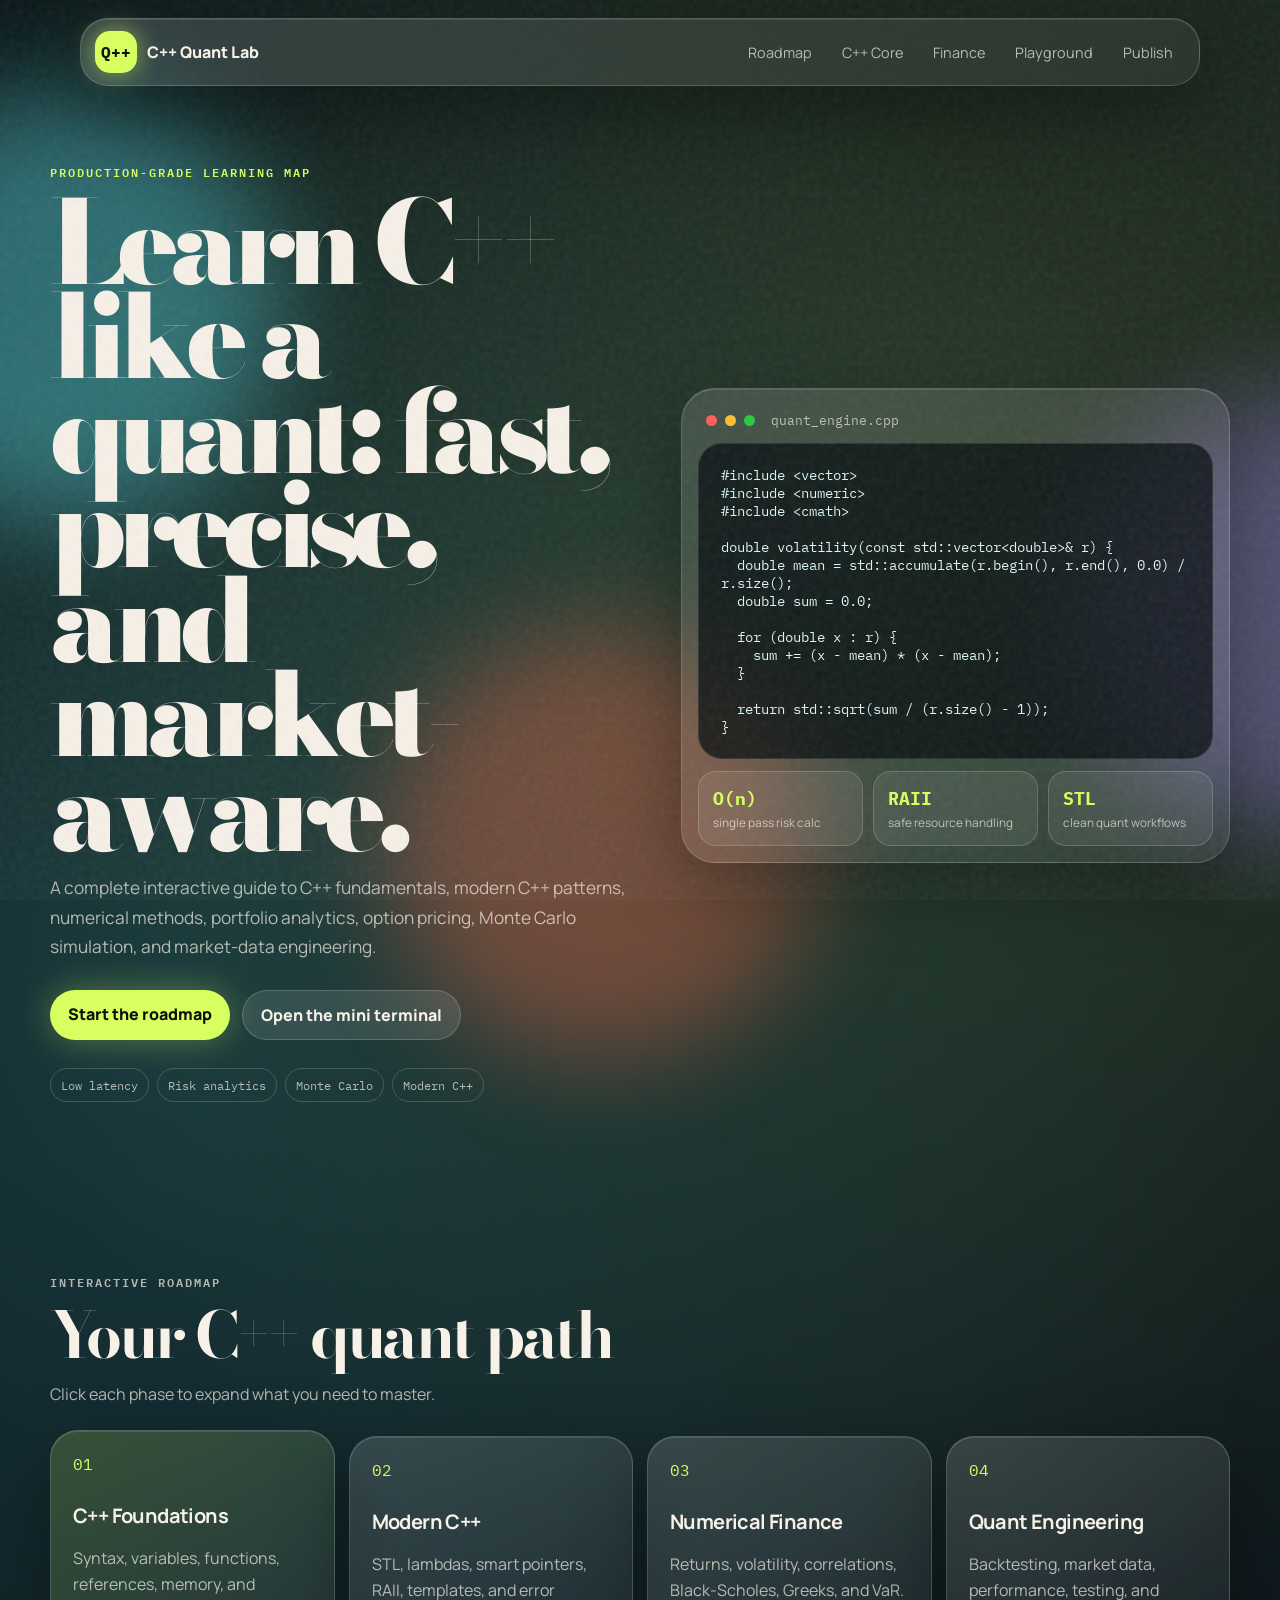
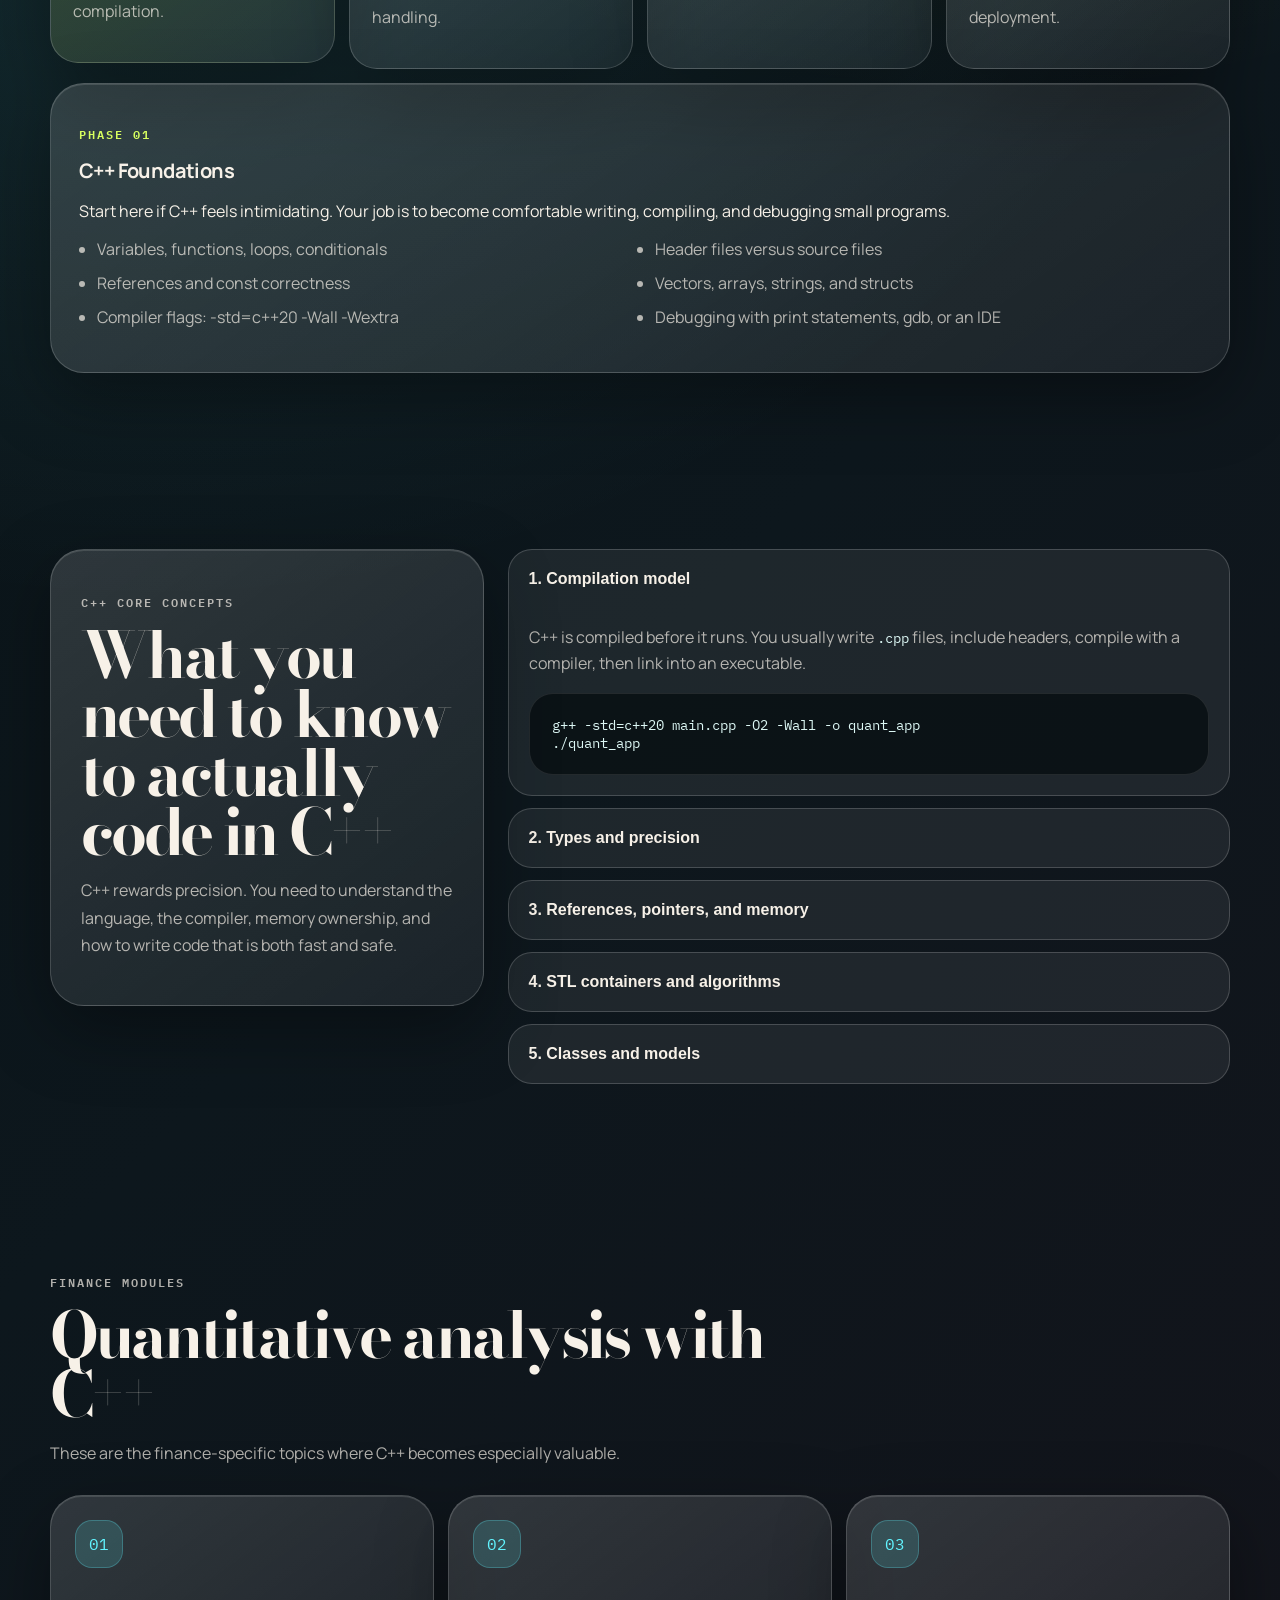
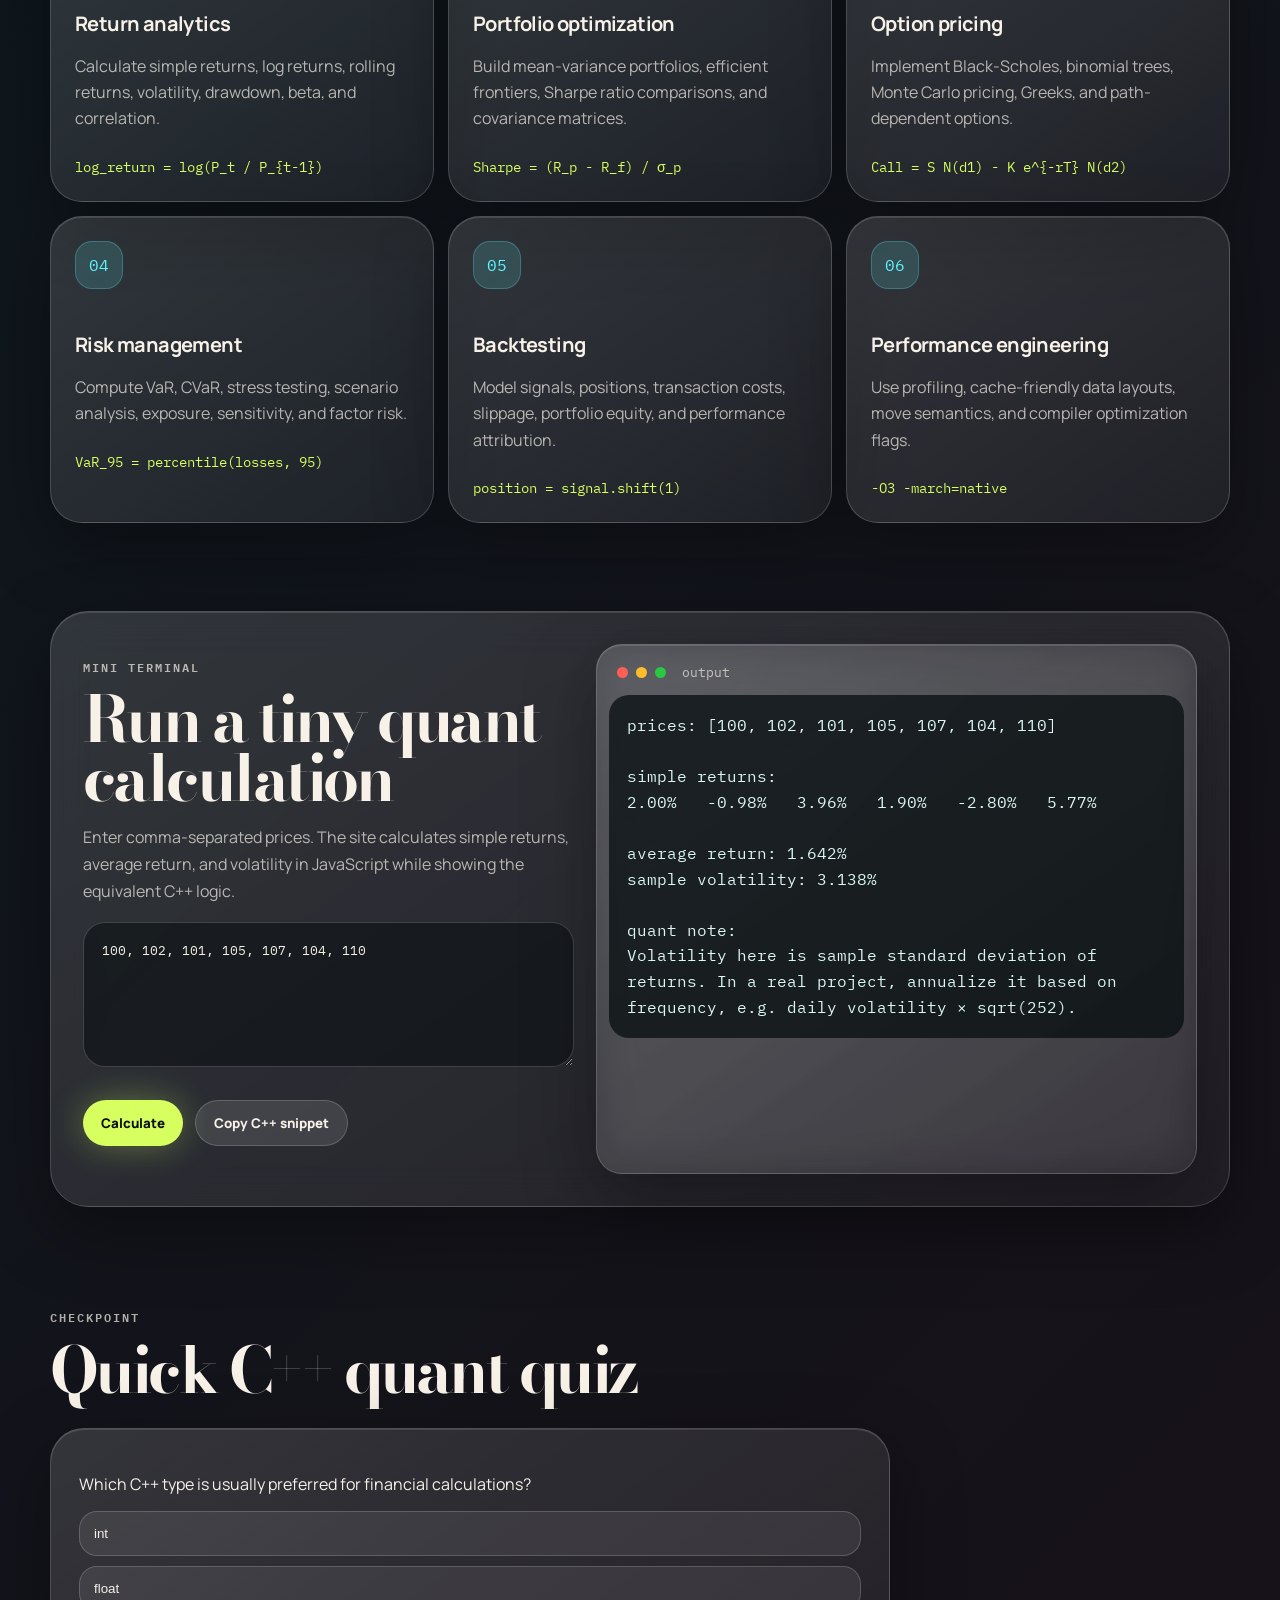
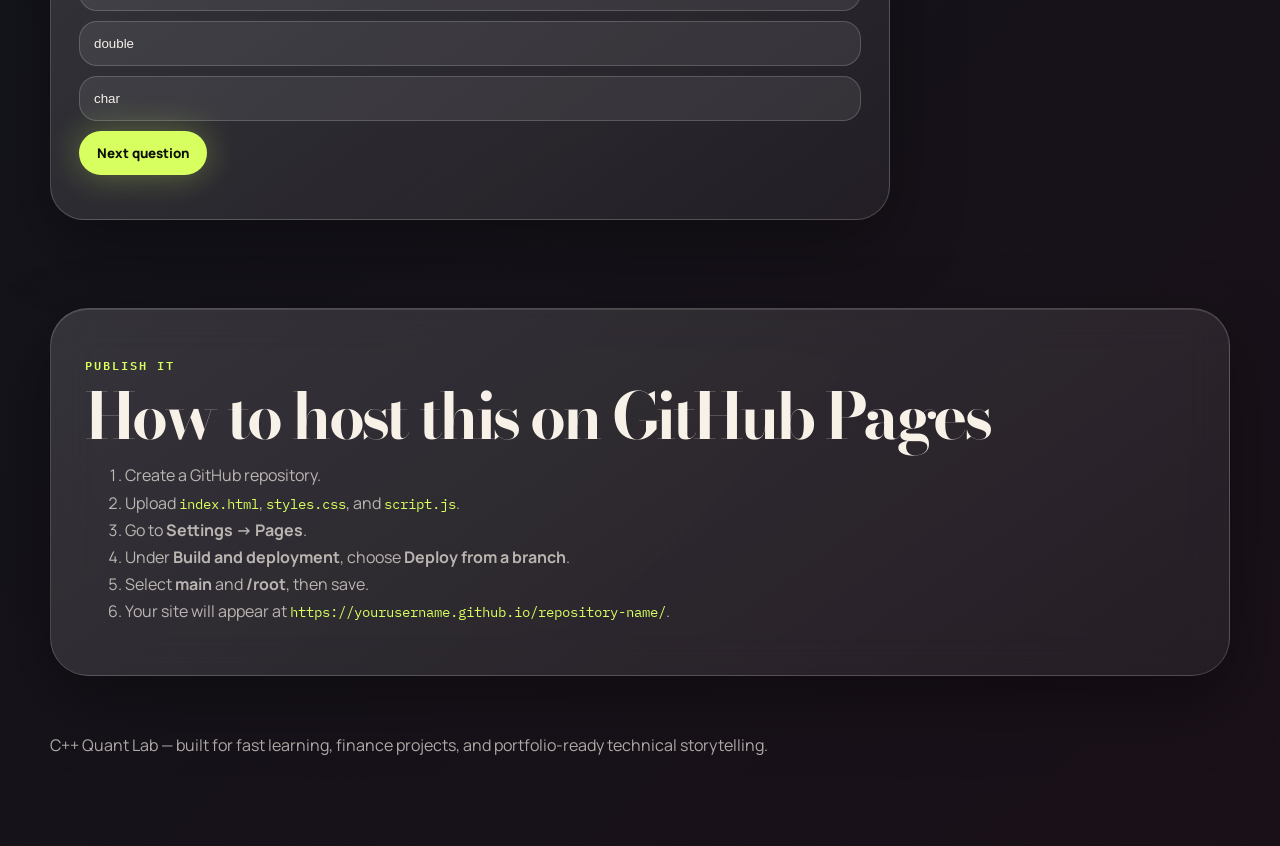
==== index.html @ e2f6fe82 "Add files via upload" ====
<!DOCTYPE html>
<html lang="en">
<head>
  <meta charset="UTF-8" />
  <meta name="viewport" content="width=device-width, initial-scale=1.0" />
  <title>C++ Quant Lab | Interactive Quantitative Finance Guide</title>
  <meta name="description" content="An interactive C++ for quantitative analysis learning site with finance-focused modules, quizzes, simulations, and code patterns." />
  <link rel="preconnect" href="https://fonts.googleapis.com">
  <link rel="preconnect" href="https://fonts.gstatic.com" crossorigin>
  <link href="https://fonts.googleapis.com/css2?family=Bodoni+Moda:wght@500;700;900&family=IBM+Plex+Mono:wght@400;500;600&family=Manrope:wght@400;500;700;800&display=swap" rel="stylesheet">
  <link rel="stylesheet" href="styles.css" />
</head>
<body>
  <div class="noise"></div>
  <div class="orb orb-one"></div>
  <div class="orb orb-two"></div>
  <div class="orb orb-three"></div>

  <nav class="nav glass">
    <a class="brand" href="#top">
      <span class="brand-mark">Q++</span>
      <span>C++ Quant Lab</span>
    </a>
    <div class="nav-links">
      <a href="#roadmap">Roadmap</a>
      <a href="#cpp-core">C++ Core</a>
      <a href="#finance">Finance</a>
      <a href="#playground">Playground</a>
      <a href="#publish">Publish</a>
    </div>
  </nav>

  <header id="top" class="hero">
    <section class="hero-copy">
      <p class="eyebrow">Production-grade learning map</p>
      <h1>Learn C++ like a quant: fast, precise, and market-aware.</h1>
      <p class="hero-text">
        A complete interactive guide to C++ fundamentals, modern C++ patterns, numerical methods,
        portfolio analytics, option pricing, Monte Carlo simulation, and market-data engineering.
      </p>
      <div class="hero-actions">
        <a class="btn primary" href="#roadmap">Start the roadmap</a>
        <a class="btn secondary" href="#playground">Open the mini terminal</a>
      </div>
      <div class="signal-row">
        <span>Low latency</span>
        <span>Risk analytics</span>
        <span>Monte Carlo</span>
        <span>Modern C++</span>
      </div>
    </section>

    <section class="hero-panel glass">
      <div class="panel-top">
        <span class="dot red"></span><span class="dot amber"></span><span class="dot green"></span>
        <span class="terminal-title">quant_engine.cpp</span>
      </div>
      <pre><code>#include &lt;vector&gt;
#include &lt;numeric&gt;
#include &lt;cmath&gt;

double volatility(const std::vector&lt;double&gt;& r) {
  double mean = std::accumulate(r.begin(), r.end(), 0.0) / r.size();
  double sum = 0.0;

  for (double x : r) {
    sum += (x - mean) * (x - mean);
  }

  return std::sqrt(sum / (r.size() - 1));
}</code></pre>
      <div class="metric-strip">
        <div><strong>O(n)</strong><span>single pass risk calc</span></div>
        <div><strong>RAII</strong><span>safe resource handling</span></div>
        <div><strong>STL</strong><span>clean quant workflows</span></div>
      </div>
    </section>
  </header>

  <main>
    <section id="roadmap" class="section">
      <div class="section-heading">
        <p class="eyebrow">Interactive roadmap</p>
        <h2>Your C++ quant path</h2>
        <p>Click each phase to expand what you need to master.</p>
      </div>

      <div class="timeline">
        <article class="phase glass active" data-phase="0">
          <span class="phase-num">01</span>
          <h3>C++ Foundations</h3>
          <p>Syntax, variables, functions, references, memory, and compilation.</p>
        </article>
        <article class="phase glass" data-phase="1">
          <span class="phase-num">02</span>
          <h3>Modern C++</h3>
          <p>STL, lambdas, smart pointers, RAII, templates, and error handling.</p>
        </article>
        <article class="phase glass" data-phase="2">
          <span class="phase-num">03</span>
          <h3>Numerical Finance</h3>
          <p>Returns, volatility, correlations, Black-Scholes, Greeks, and VaR.</p>
        </article>
        <article class="phase glass" data-phase="3">
          <span class="phase-num">04</span>
          <h3>Quant Engineering</h3>
          <p>Backtesting, market data, performance, testing, and deployment.</p>
        </article>
      </div>

      <div class="phase-detail glass" id="phase-detail"></div>
    </section>

    <section id="cpp-core" class="section split">
      <div class="sticky-card glass">
        <p class="eyebrow">C++ core concepts</p>
        <h2>What you need to know to actually code in C++</h2>
        <p>
          C++ rewards precision. You need to understand the language, the compiler,
          memory ownership, and how to write code that is both fast and safe.
        </p>
      </div>

      <div class="accordion" id="accordion">
        <div class="acc-item open">
          <button>1. Compilation model</button>
          <div class="acc-content">
            <p>C++ is compiled before it runs. You usually write <code>.cpp</code> files, include headers, compile with a compiler, then link into an executable.</p>
            <pre><code>g++ -std=c++20 main.cpp -O2 -Wall -o quant_app
./quant_app</code></pre>
          </div>
        </div>
        <div class="acc-item">
          <button>2. Types and precision</button>
          <div class="acc-content">
            <p>Finance calculations usually use <code>double</code>, not <code>float</code>. Avoid integer division mistakes.</p>
            <pre><code>double price = 101.25;
double return_ = (105.00 - price) / price;</code></pre>
          </div>
        </div>
        <div class="acc-item">
          <button>3. References, pointers, and memory</button>
          <div class="acc-content">
            <p>Use references for clean parameter passing, smart pointers for ownership, and avoid manual <code>new</code>/<code>delete</code> unless you truly need them.</p>
            <pre><code>double mean(const std::vector&lt;double&gt;& values);</code></pre>
          </div>
        </div>
        <div class="acc-item">
          <button>4. STL containers and algorithms</button>
          <div class="acc-content">
            <p>Use <code>std::vector</code>, <code>std::array</code>, <code>std::map</code>, <code>std::unordered_map</code>, and algorithms like <code>accumulate</code>, <code>sort</code>, and <code>transform</code>.</p>
            <pre><code>std::sort(returns.begin(), returns.end());</code></pre>
          </div>
        </div>
        <div class="acc-item">
          <button>5. Classes and models</button>
          <div class="acc-content">
            <p>Use classes to represent instruments, portfolios, pricing models, simulations, and data feeds.</p>
            <pre><code>class Option {
public:
  double spot, strike, rate, vol, maturity;
};</code></pre>
          </div>
        </div>
      </div>
    </section>

    <section id="finance" class="section">
      <div class="section-heading">
        <p class="eyebrow">Finance modules</p>
        <h2>Quantitative analysis with C++</h2>
        <p>These are the finance-specific topics where C++ becomes especially valuable.</p>
      </div>

      <div class="cards">
        <article class="module-card glass">
          <span>01</span>
          <h3>Return analytics</h3>
          <p>Calculate simple returns, log returns, rolling returns, volatility, drawdown, beta, and correlation.</p>
          <code>log_return = log(P_t / P_{t-1})</code>
        </article>
        <article class="module-card glass">
          <span>02</span>
          <h3>Portfolio optimization</h3>
          <p>Build mean-variance portfolios, efficient frontiers, Sharpe ratio comparisons, and covariance matrices.</p>
          <code>Sharpe = (R_p - R_f) / σ_p</code>
        </article>
        <article class="module-card glass">
          <span>03</span>
          <h3>Option pricing</h3>
          <p>Implement Black-Scholes, binomial trees, Monte Carlo pricing, Greeks, and path-dependent options.</p>
          <code>Call = S N(d1) - K e^{-rT} N(d2)</code>
        </article>
        <article class="module-card glass">
          <span>04</span>
          <h3>Risk management</h3>
          <p>Compute VaR, CVaR, stress testing, scenario analysis, exposure, sensitivity, and factor risk.</p>
          <code>VaR_95 = percentile(losses, 95)</code>
        </article>
        <article class="module-card glass">
          <span>05</span>
          <h3>Backtesting</h3>
          <p>Model signals, positions, transaction costs, slippage, portfolio equity, and performance attribution.</p>
          <code>position = signal.shift(1)</code>
        </article>
        <article class="module-card glass">
          <span>06</span>
          <h3>Performance engineering</h3>
          <p>Use profiling, cache-friendly data layouts, move semantics, and compiler optimization flags.</p>
          <code>-O3 -march=native</code>
        </article>
      </div>
    </section>

    <section id="playground" class="section playground glass">
      <div>
        <p class="eyebrow">Mini terminal</p>
        <h2>Run a tiny quant calculation</h2>
        <p>Enter comma-separated prices. The site calculates simple returns, average return, and volatility in JavaScript while showing the equivalent C++ logic.</p>
        <textarea id="prices">100, 102, 101, 105, 107, 104, 110</textarea>
        <div class="hero-actions">
          <button class="btn primary" id="runCalc">Calculate</button>
          <button class="btn secondary" id="copyCpp">Copy C++ snippet</button>
        </div>
      </div>
      <div class="terminal glass">
        <div class="panel-top">
          <span class="dot red"></span><span class="dot amber"></span><span class="dot green"></span>
          <span class="terminal-title">output</span>
        </div>
        <div id="calcOutput" class="output"></div>
      </div>
    </section>

    <section class="section quiz-section">
      <div class="section-heading">
        <p class="eyebrow">Checkpoint</p>
        <h2>Quick C++ quant quiz</h2>
      </div>
      <div class="quiz glass">
        <p id="question"></p>
        <div id="answers"></div>
        <button class="btn primary" id="nextQuestion">Next question</button>
        <p id="quizFeedback"></p>
      </div>
    </section>

    <section id="publish" class="section publish glass">
      <p class="eyebrow">Publish it</p>
      <h2>How to host this on GitHub Pages</h2>
      <ol>
        <li>Create a GitHub repository.</li>
        <li>Upload <code>index.html</code>, <code>styles.css</code>, and <code>script.js</code>.</li>
        <li>Go to <strong>Settings → Pages</strong>.</li>
        <li>Under <strong>Build and deployment</strong>, choose <strong>Deploy from a branch</strong>.</li>
        <li>Select <strong>main</strong> and <strong>/root</strong>, then save.</li>
        <li>Your site will appear at <code>https://yourusername.github.io/repository-name/</code>.</li>
      </ol>
    </section>
  </main>

  <footer>
    <p>C++ Quant Lab — built for fast learning, finance projects, and portfolio-ready technical storytelling.</p>
  </footer>

  <script src="script.js"></script>
</body>
</html>
---- styles.css ----
@keyframes float {
  0%, 100% { transform: translate3d(0, 0, 0) scale(1); }
  50% { transform: translate3d(18px, -24px, 0) scale(1.06); }
}

@keyframes reveal {
  from { opacity: 0; transform: translateY(18px); }
  to { opacity: 1; transform: translateY(0); }
}

:root {
  --ink: #f7f1e8;
  --muted: rgba(247, 241, 232, 0.7);
  --night: #071113;
  --panel: rgba(255, 255, 255, 0.095);
  --panel-strong: rgba(255, 255, 255, 0.16);
  --line: rgba(255, 255, 255, 0.18);
  --acid: #d7ff5f;
  --aqua: #62f4ff;
  --coral: #ff6b4a;
  --violet: #a98cff;
  --shadow: rgba(0, 0, 0, 0.34);
}

* { box-sizing: border-box; }

html {
  scroll-behavior: smooth;
}

body {
  margin: 0;
  background:
    radial-gradient(circle at 12% 18%, rgba(98, 244, 255, 0.16), transparent 25%),
    radial-gradient(circle at 78% 10%, rgba(215, 255, 95, 0.15), transparent 22%),
    linear-gradient(135deg, #071113 0%, #0d171d 42%, #1a1018 100%);
  color: var(--ink);
  font-family: "Manrope", sans-serif;
  overflow-x: hidden;
}

.noise {
  pointer-events: none;
  position: fixed;
  inset: 0;
  opacity: 0.08;
  z-index: 5;
  background-image: url("data:image/svg+xml,%3Csvg viewBox='0 0 160 160' xmlns='http://www.w3.org/2000/svg'%3E%3Cfilter id='n'%3E%3CfeTurbulence type='fractalNoise' baseFrequency='0.9' numOctaves='4' stitchTiles='stitch'/%3E%3C/filter%3E%3Crect width='100%25' height='100%25' filter='url(%23n)'/%3E%3C/svg%3E");
}

.orb {
  position: fixed;
  width: 34vw;
  height: 34vw;
  border-radius: 999px;
  filter: blur(52px);
  opacity: 0.35;
  animation: float 12s ease-in-out infinite;
  z-index: -1;
}

.orb-one { background: var(--aqua); top: 10%; left: -12%; }
.orb-two { background: var(--violet); top: 44%; right: -18%; animation-delay: -4s; }
.orb-three { background: var(--coral); bottom: -18%; left: 30%; animation-delay: -8s; }

.glass {
  background: linear-gradient(145deg, rgba(255,255,255,0.14), rgba(255,255,255,0.055));
  border: 1px solid var(--line);
  box-shadow: 0 24px 70px var(--shadow), inset 0 1px 0 rgba(255,255,255,0.12);
  backdrop-filter: blur(22px);
  -webkit-backdrop-filter: blur(22px);
}

.nav {
  position: fixed;
  z-index: 20;
  top: 18px;
  left: 50%;
  transform: translateX(-50%);
  width: min(1120px, calc(100% - 28px));
  display: flex;
  justify-content: space-between;
  align-items: center;
  padding: 12px 14px;
  border-radius: 28px;
}

.brand {
  display: inline-flex;
  align-items: center;
  gap: 10px;
  color: var(--ink);
  text-decoration: none;
  font-weight: 800;
}

.brand-mark {
  display: grid;
  place-items: center;
  width: 42px;
  height: 42px;
  border-radius: 15px;
  background: var(--acid);
  color: #10130b;
  font-family: "IBM Plex Mono", monospace;
  box-shadow: 0 0 24px rgba(215, 255, 95, 0.55);
}

.nav-links {
  display: flex;
  gap: 6px;
}

.nav-links a {
  color: var(--muted);
  text-decoration: none;
  padding: 10px 12px;
  border-radius: 999px;
  font-size: 0.9rem;
}

.nav-links a:hover {
  color: var(--ink);
  background: rgba(255,255,255,0.1);
}

.hero {
  min-height: 100vh;
  width: min(1180px, calc(100% - 32px));
  margin: 0 auto;
  padding: 150px 0 70px;
  display: grid;
  grid-template-columns: 1fr 0.92fr;
  gap: 34px;
  align-items: center;
}

.hero-copy, .hero-panel, .section {
  animation: reveal 0.8s ease both;
}

.eyebrow {
  color: var(--acid);
  font-family: "IBM Plex Mono", monospace;
  text-transform: uppercase;
  letter-spacing: 0.16em;
  font-size: 0.78rem;
  font-weight: 600;
}

h1, h2, h3 {
  margin: 0;
}

h1 {
  font-family: "Bodoni Moda", serif;
  font-weight: 900;
  font-size: clamp(3.8rem, 9vw, 8.6rem);
  line-height: 0.82;
  letter-spacing: -0.08em;
  max-width: 780px;
}

h2 {
  font-family: "Bodoni Moda", serif;
  font-size: clamp(2.3rem, 5vw, 5.2rem);
  line-height: 0.92;
  letter-spacing: -0.055em;
}

h3 {
  font-size: 1.25rem;
  letter-spacing: -0.03em;
}

.hero-text, .section-heading p, .sticky-card p, .playground p, .publish li, footer p {
  color: var(--muted);
  line-height: 1.7;
}

.hero-text {
  max-width: 660px;
  font-size: 1.08rem;
}

.hero-actions {
  display: flex;
  gap: 12px;
  flex-wrap: wrap;
  margin: 28px 0;
}

.btn {
  border: 0;
  text-decoration: none;
  cursor: pointer;
  font-weight: 800;
  border-radius: 999px;
  padding: 13px 18px;
  font-family: "Manrope", sans-serif;
}

.btn.primary {
  color: #0c1009;
  background: var(--acid);
  box-shadow: 0 0 34px rgba(215, 255, 95, 0.32);
}

.btn.secondary {
  color: var(--ink);
  background: rgba(255,255,255,0.11);
  border: 1px solid var(--line);
}

.signal-row {
  display: flex;
  gap: 8px;
  flex-wrap: wrap;
  margin-top: 28px;
}

.signal-row span {
  font-family: "IBM Plex Mono", monospace;
  font-size: 0.78rem;
  color: var(--muted);
  border: 1px solid var(--line);
  border-radius: 999px;
  padding: 8px 10px;
}

.hero-panel {
  border-radius: 34px;
  padding: 16px;
  transform: rotate(1deg);
}

.panel-top {
  display: flex;
  align-items: center;
  gap: 8px;
  padding: 7px 8px 14px;
}

.dot {
  width: 11px;
  height: 11px;
  border-radius: 999px;
}

.red { background: #ff5f57; }
.amber { background: #ffbd2e; }
.green { background: #28c840; }

.terminal-title {
  margin-left: 8px;
  color: var(--muted);
  font-family: "IBM Plex Mono", monospace;
  font-size: 0.8rem;
}

pre {
  margin: 0;
  white-space: pre-wrap;
  background: rgba(5, 12, 14, 0.72);
  border: 1px solid rgba(255,255,255,0.1);
  border-radius: 24px;
  padding: 22px;
  overflow: auto;
}

code {
  color: #dcf7f4;
  font-family: "IBM Plex Mono", monospace;
  font-size: 0.88rem;
}

.metric-strip {
  display: grid;
  grid-template-columns: repeat(3, 1fr);
  gap: 10px;
  margin-top: 12px;
}

.metric-strip div {
  padding: 14px;
  background: rgba(255,255,255,0.08);
  border: 1px solid var(--line);
  border-radius: 18px;
}

.metric-strip strong {
  display: block;
  color: var(--acid);
  font-family: "IBM Plex Mono", monospace;
  font-size: 1.15rem;
}

.metric-strip span {
  display: block;
  color: var(--muted);
  font-size: 0.74rem;
  margin-top: 4px;
}

.section {
  width: min(1180px, calc(100% - 32px));
  margin: 0 auto;
  padding: 88px 0;
}

.section-heading {
  max-width: 760px;
  margin-bottom: 28px;
}

.timeline {
  display: grid;
  grid-template-columns: repeat(4, 1fr);
  gap: 14px;
}

.phase {
  padding: 22px;
  border-radius: 28px;
  cursor: pointer;
  transition: transform 0.25s ease, background 0.25s ease;
}

.phase:hover, .phase.active {
  transform: translateY(-6px);
  background: linear-gradient(145deg, rgba(215,255,95,0.18), rgba(255,255,255,0.075));
}

.phase-num {
  display: inline-block;
  margin-bottom: 28px;
  font-family: "IBM Plex Mono", monospace;
  color: var(--acid);
}

.phase p, .module-card p, .acc-content p {
  color: var(--muted);
  line-height: 1.65;
}

.phase-detail {
  border-radius: 34px;
  padding: 28px;
  margin-top: 14px;
  min-height: 190px;
}

.phase-detail ul {
  display: grid;
  grid-template-columns: repeat(2, 1fr);
  gap: 12px;
  padding-left: 18px;
  color: var(--muted);
}

.split {
  display: grid;
  grid-template-columns: 0.75fr 1.25fr;
  gap: 24px;
  align-items: start;
}

.sticky-card {
  position: sticky;
  top: 110px;
  border-radius: 34px;
  padding: 30px;
}

.accordion {
  display: grid;
  gap: 12px;
}

.acc-item {
  border-radius: 24px;
  border: 1px solid var(--line);
  overflow: hidden;
  background: rgba(255,255,255,0.07);
}

.acc-item button {
  width: 100%;
  border: 0;
  padding: 20px;
  text-align: left;
  color: var(--ink);
  background: transparent;
  font-size: 1rem;
  font-weight: 800;
  cursor: pointer;
}

.acc-content {
  display: none;
  padding: 0 20px 20px;
}

.acc-item.open .acc-content {
  display: block;
}

.cards {
  display: grid;
  grid-template-columns: repeat(3, 1fr);
  gap: 14px;
}

.module-card {
  min-height: 265px;
  border-radius: 32px;
  padding: 24px;
  transition: transform 0.25s ease;
}

.module-card:hover {
  transform: translateY(-8px) rotate(-0.6deg);
}

.module-card span {
  display: inline-grid;
  place-items: center;
  width: 48px;
  height: 48px;
  border-radius: 17px;
  background: rgba(98,244,255,0.15);
  border: 1px solid rgba(98,244,255,0.25);
  color: var(--aqua);
  font-family: "IBM Plex Mono", monospace;
  margin-bottom: 42px;
}

.module-card code {
  display: inline-block;
  margin-top: 10px;
  color: var(--acid);
}

.playground {
  border-radius: 38px;
  padding: 32px;
  display: grid;
  grid-template-columns: 0.9fr 1.1fr;
  gap: 22px;
}

textarea {
  width: 100%;
  min-height: 145px;
  resize: vertical;
  border: 1px solid var(--line);
  border-radius: 22px;
  background: rgba(4, 10, 12, 0.5);
  color: var(--ink);
  padding: 18px;
  font-family: "IBM Plex Mono", monospace;
  outline: none;
}

.terminal {
  border-radius: 26px;
  padding: 12px;
  min-height: 280px;
}

.output {
  font-family: "IBM Plex Mono", monospace;
  color: #dcf7f4;
  background: rgba(5, 12, 14, 0.72);
  border-radius: 20px;
  min-height: 210px;
  padding: 18px;
  line-height: 1.6;
  white-space: pre-wrap;
}

.quiz {
  max-width: 840px;
  border-radius: 34px;
  padding: 28px;
}

.answer {
  display: block;
  width: 100%;
  margin: 10px 0;
  padding: 14px;
  border-radius: 18px;
  border: 1px solid var(--line);
  background: rgba(255,255,255,0.08);
  color: var(--ink);
  text-align: left;
  cursor: pointer;
}

.answer.correct { outline: 2px solid var(--acid); }
.answer.wrong { outline: 2px solid var(--coral); }

.publish {
  border-radius: 38px;
  padding: 34px;
}

.publish code {
  color: var(--acid);
}

footer {
  width: min(1180px, calc(100% - 32px));
  margin: 0 auto;
  padding: 40px 0 70px;
}

@media (max-width: 900px) {
  .nav {
    align-items: flex-start;
  }

  .nav-links {
    display: none;
  }

  .hero, .split, .playground {
    grid-template-columns: 1fr;
  }

  .timeline, .cards {
    grid-template-columns: 1fr;
  }

  .phase-detail ul, .metric-strip {
    grid-template-columns: 1fr;
  }

  h1 {
    font-size: clamp(3.5rem, 18vw, 6rem);
  }
}
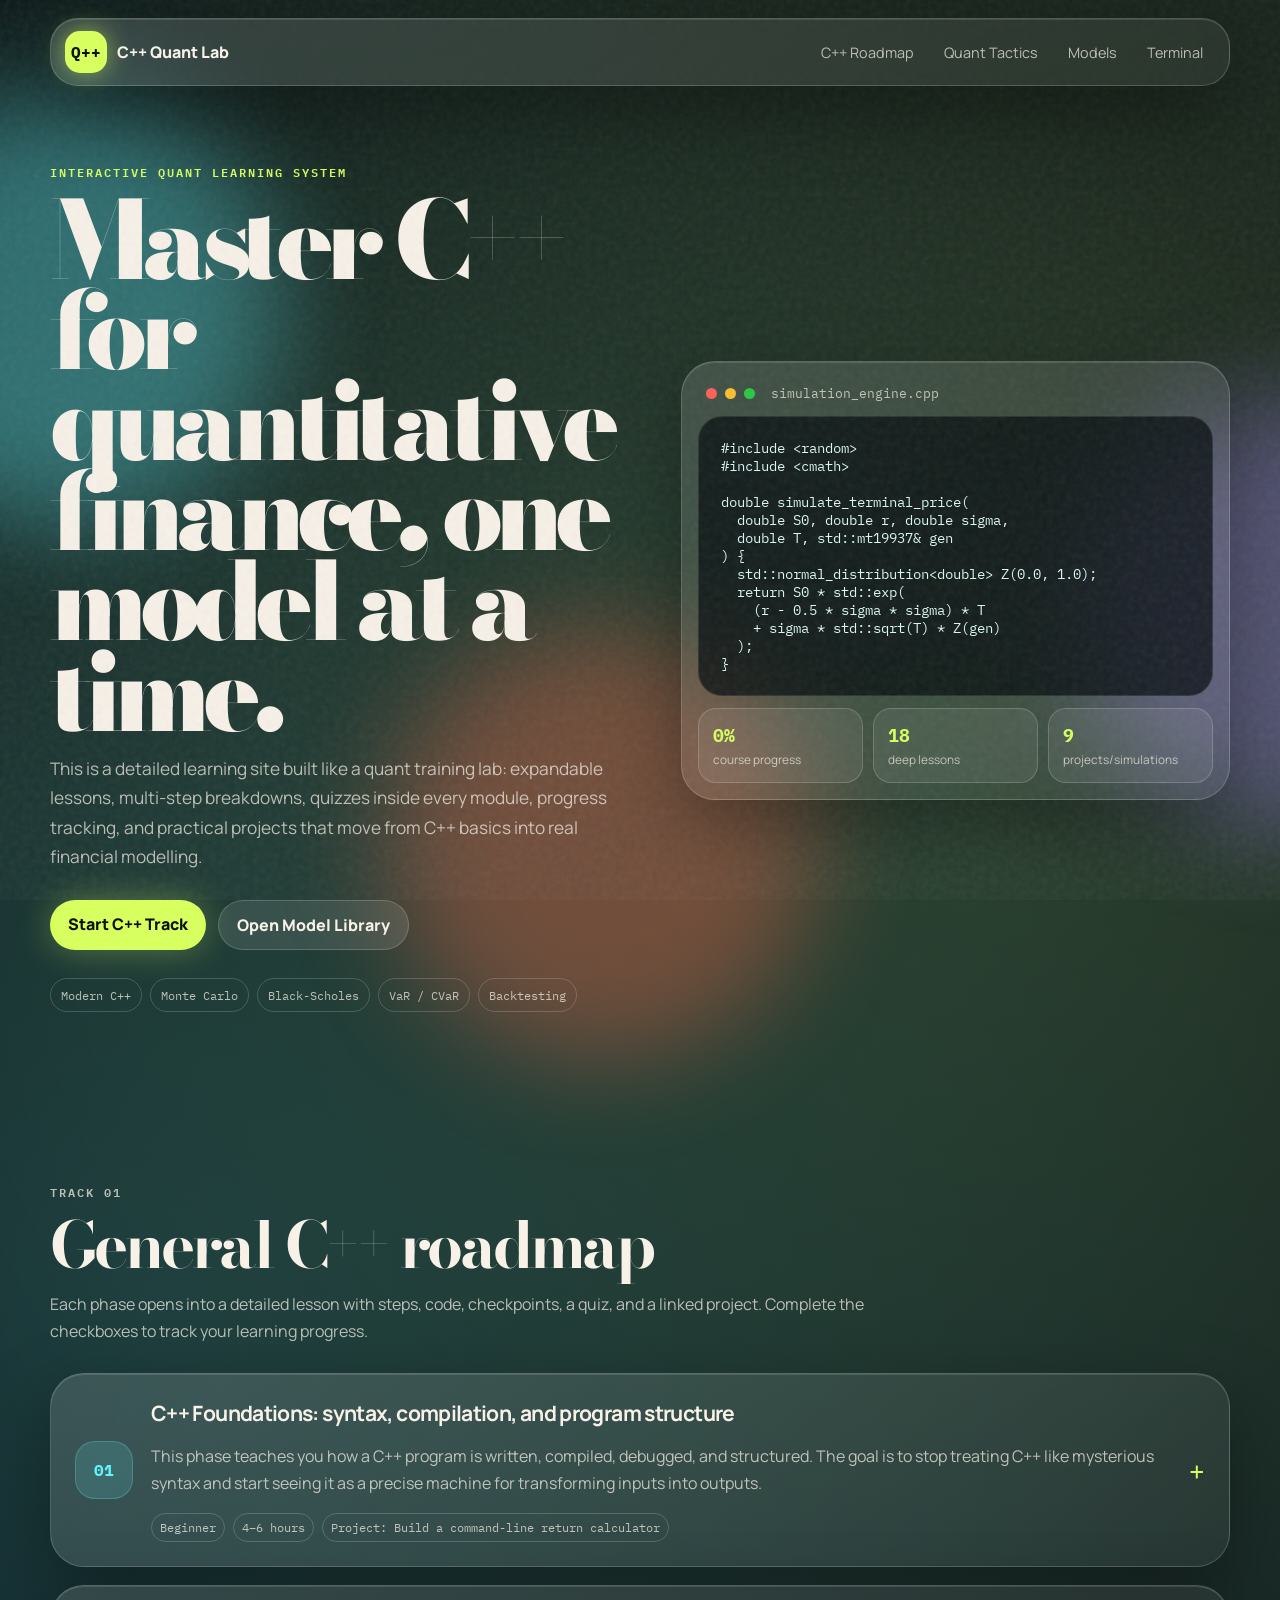
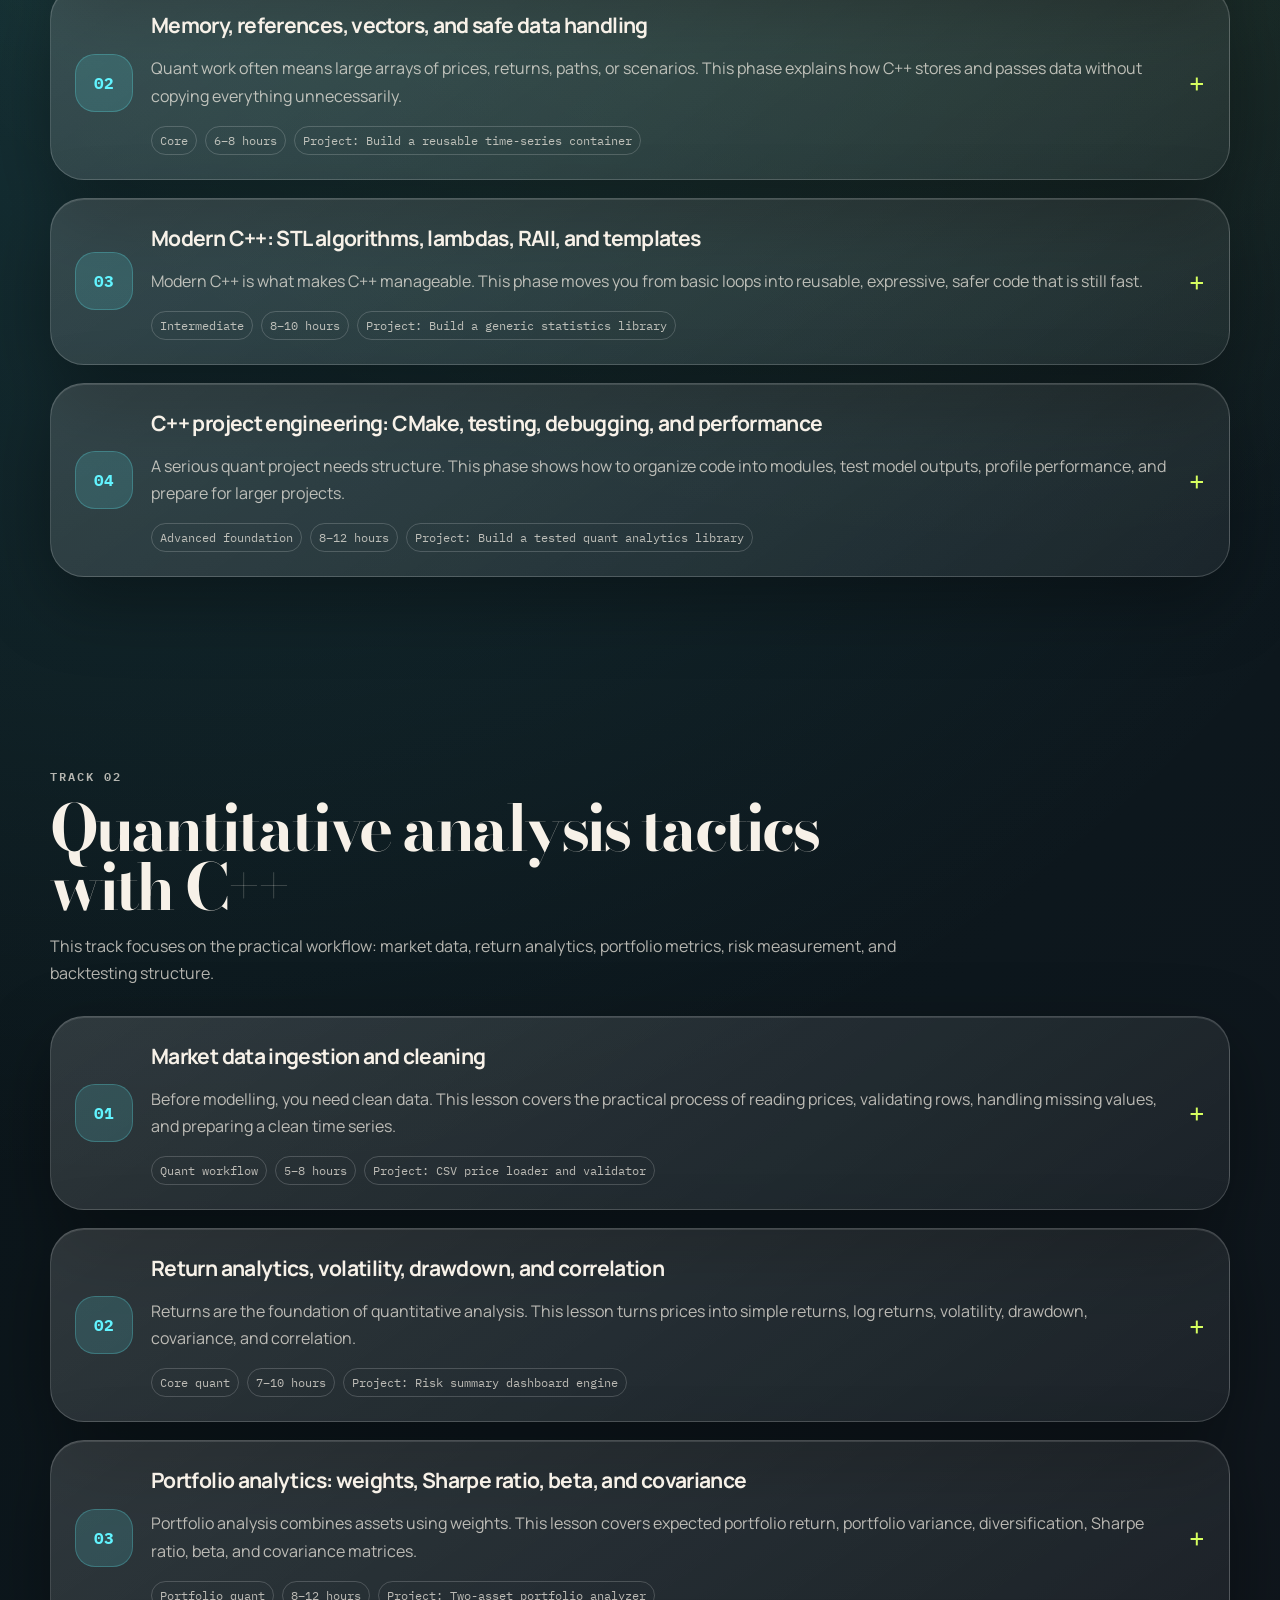
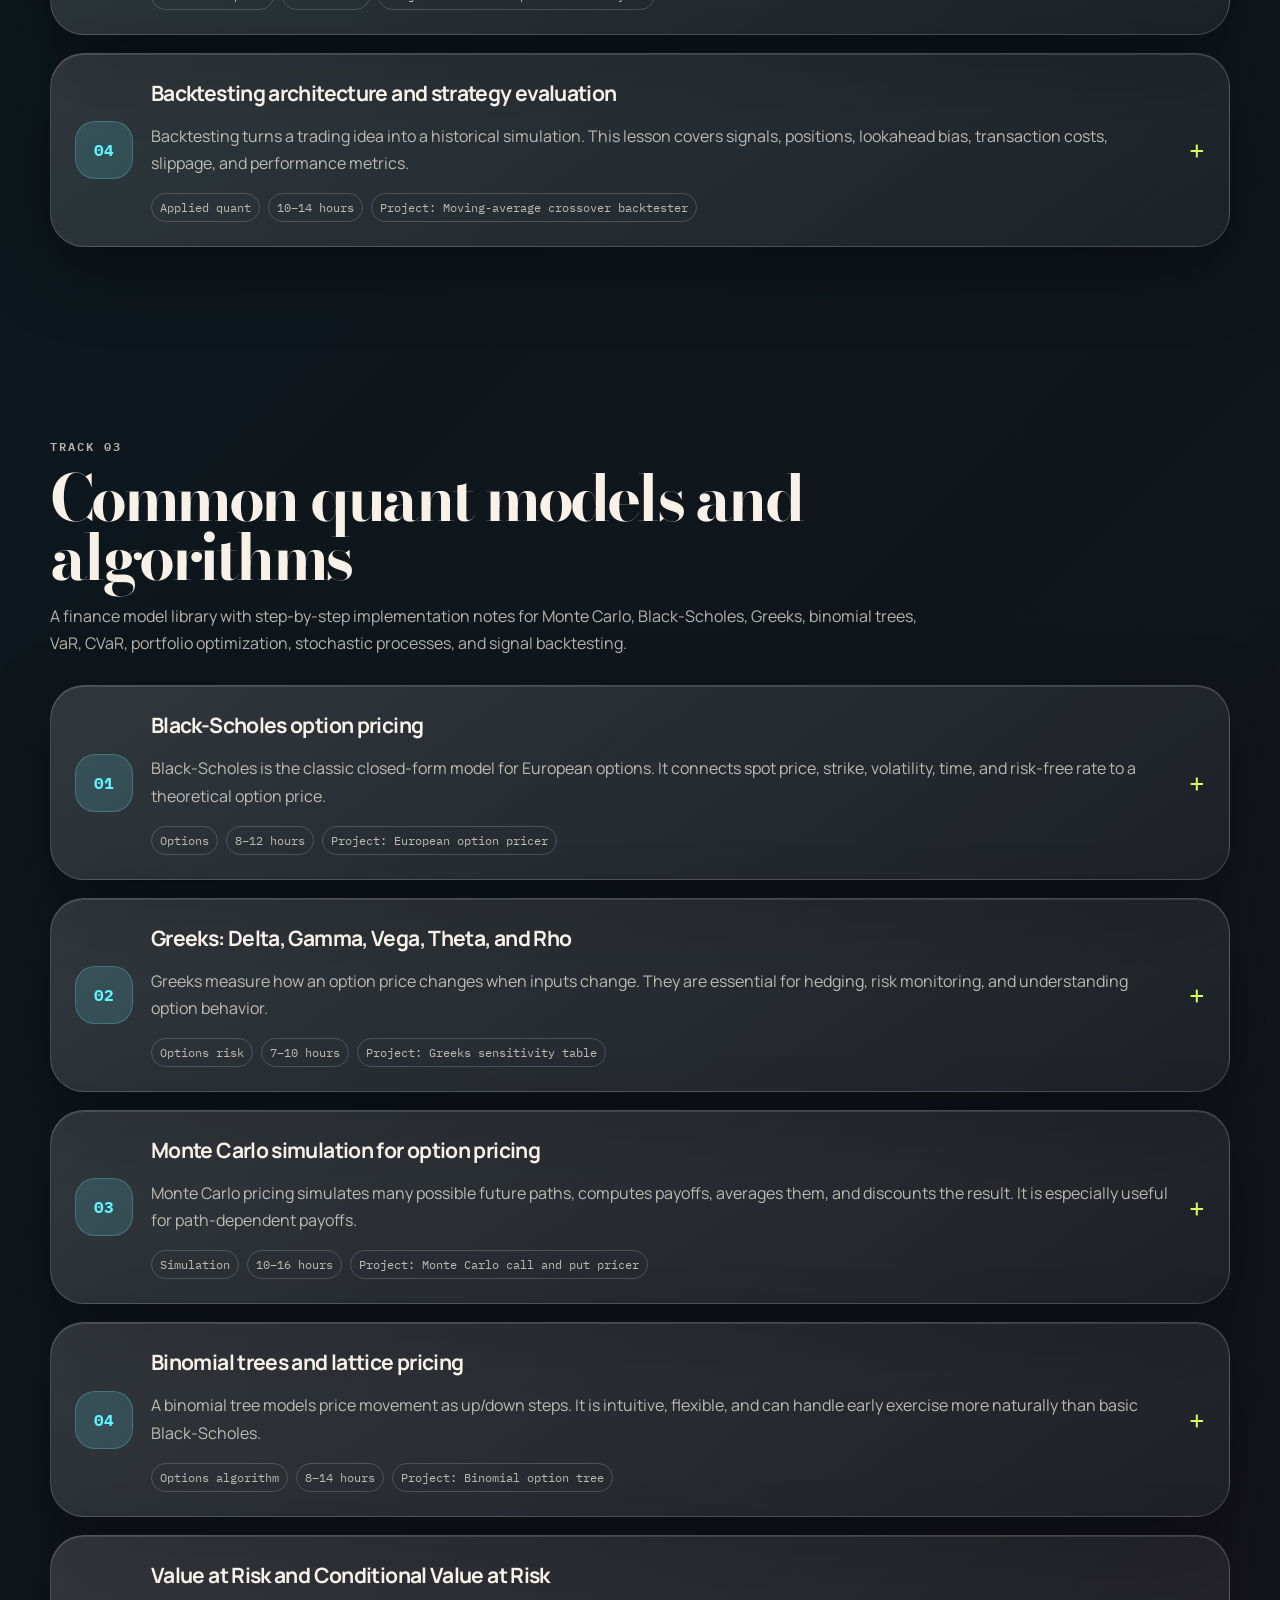
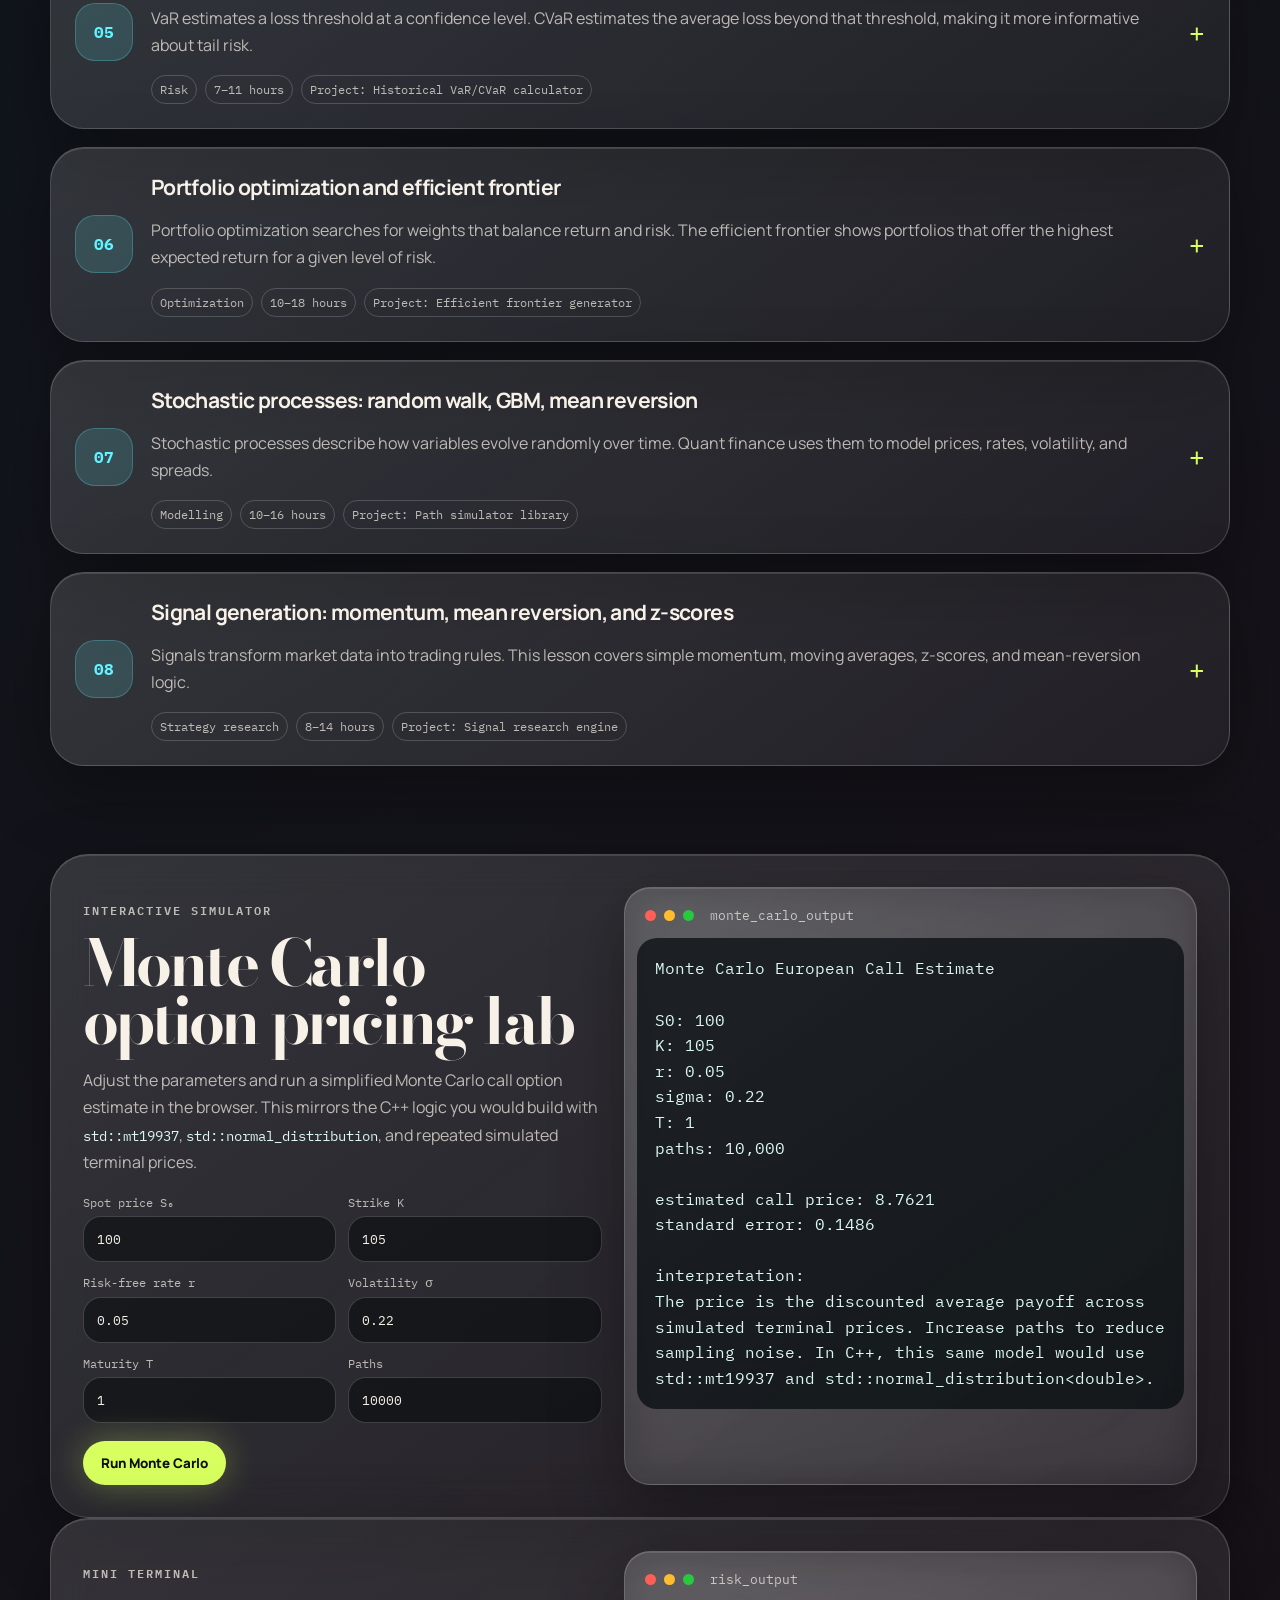
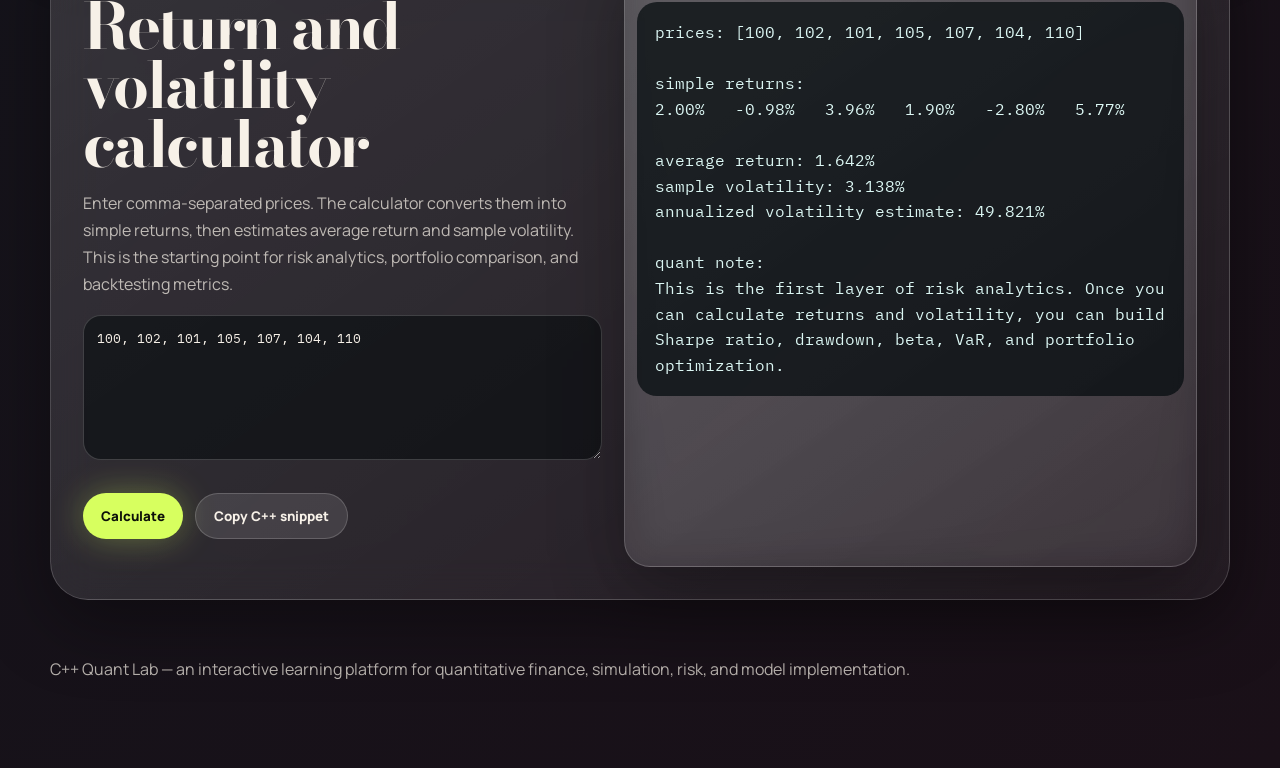
==== commit 41261b09: "Add files via upload" ====
--- a/index.html
+++ b/index.html
@@ -3,13 +3,14 @@
 <head>
   <meta charset="UTF-8" />
   <meta name="viewport" content="width=device-width, initial-scale=1.0" />
-  <title>C++ Quant Lab | Interactive Quantitative Finance Guide</title>
-  <meta name="description" content="An interactive C++ for quantitative analysis learning site with finance-focused modules, quizzes, simulations, and code patterns." />
+  <title>C++ Quant Lab | Interactive Learning Platform</title>
+  <meta name="description" content="A detailed interactive learning platform for C++ quantitative finance, with lessons, progress tracking, quizzes, and simulation projects." />
   <link rel="preconnect" href="https://fonts.googleapis.com">
   <link rel="preconnect" href="https://fonts.gstatic.com" crossorigin>
   <link href="https://fonts.googleapis.com/css2?family=Bodoni+Moda:wght@500;700;900&family=IBM+Plex+Mono:wght@400;500;600&family=Manrope:wght@400;500;700;800&display=swap" rel="stylesheet">
   <link rel="stylesheet" href="styles.css" />
 </head>
+
 <body>
   <div class="noise"></div>
   <div class="orb orb-one"></div>
@@ -22,57 +23,58 @@
       <span>C++ Quant Lab</span>
     </a>
     <div class="nav-links">
-      <a href="#roadmap">Roadmap</a>
-      <a href="#cpp-core">C++ Core</a>
-      <a href="#finance">Finance</a>
-      <a href="#playground">Playground</a>
-      <a href="#publish">Publish</a>
+      <a href="#roadmap">C++ Roadmap</a>
+      <a href="#tactics">Quant Tactics</a>
+      <a href="#algorithms">Models</a>
+      <a href="#terminal">Terminal</a>
     </div>
   </nav>
 
   <header id="top" class="hero">
     <section class="hero-copy">
-      <p class="eyebrow">Production-grade learning map</p>
-      <h1>Learn C++ like a quant: fast, precise, and market-aware.</h1>
+      <p class="eyebrow">Interactive quant learning system</p>
+      <h1>Master C++ for quantitative finance, one model at a time.</h1>
       <p class="hero-text">
-        A complete interactive guide to C++ fundamentals, modern C++ patterns, numerical methods,
-        portfolio analytics, option pricing, Monte Carlo simulation, and market-data engineering.
+        This is a detailed learning site built like a quant training lab: expandable lessons,
+        multi-step breakdowns, quizzes inside every module, progress tracking, and practical projects
+        that move from C++ basics into real financial modelling.
       </p>
       <div class="hero-actions">
-        <a class="btn primary" href="#roadmap">Start the roadmap</a>
-        <a class="btn secondary" href="#playground">Open the mini terminal</a>
+        <a class="btn primary" href="#roadmap">Start C++ Track</a>
+        <a class="btn secondary" href="#algorithms">Open Model Library</a>
       </div>
       <div class="signal-row">
-        <span>Low latency</span>
-        <span>Risk analytics</span>
+        <span>Modern C++</span>
         <span>Monte Carlo</span>
-        <span>Modern C++</span>
+        <span>Black-Scholes</span>
+        <span>VaR / CVaR</span>
+        <span>Backtesting</span>
       </div>
     </section>
 
     <section class="hero-panel glass">
       <div class="panel-top">
         <span class="dot red"></span><span class="dot amber"></span><span class="dot green"></span>
-        <span class="terminal-title">quant_engine.cpp</span>
+        <span class="terminal-title">simulation_engine.cpp</span>
       </div>
-      <pre><code>#include &lt;vector&gt;
-#include &lt;numeric&gt;
+      <pre><code>#include &lt;random&gt;
 #include &lt;cmath&gt;
 
-double volatility(const std::vector&lt;double&gt;& r) {
-  double mean = std::accumulate(r.begin(), r.end(), 0.0) / r.size();
-  double sum = 0.0;
+double simulate_terminal_price(
+  double S0, double r, double sigma,
+  double T, std::mt19937& gen
+) {
+  std::normal_distribution&lt;double&gt; Z(0.0, 1.0);
+  return S0 * std::exp(
+    (r - 0.5 * sigma * sigma) * T
+    + sigma * std::sqrt(T) * Z(gen)
+  );
+}</code></pre>
 
-  for (double x : r) {
-    sum += (x - mean) * (x - mean);
-  }
-
-  return std::sqrt(sum / (r.size() - 1));
-}</code></pre>
       <div class="metric-strip">
-        <div><strong>O(n)</strong><span>single pass risk calc</span></div>
-        <div><strong>RAII</strong><span>safe resource handling</span></div>
-        <div><strong>STL</strong><span>clean quant workflows</span></div>
+        <div><strong id="overallProgress">0%</strong><span>course progress</span></div>
+        <div><strong>18</strong><span>deep lessons</span></div>
+        <div><strong>9</strong><span>projects/simulations</span></div>
       </div>
     </section>
   </header>
@@ -80,187 +82,99 @@
   <main>
     <section id="roadmap" class="section">
       <div class="section-heading">
-        <p class="eyebrow">Interactive roadmap</p>
-        <h2>Your C++ quant path</h2>
-        <p>Click each phase to expand what you need to master.</p>
+        <p class="eyebrow">Track 01</p>
+        <h2>General C++ roadmap</h2>
+        <p>
+          Each phase opens into a detailed lesson with steps, code, checkpoints, a quiz, and a linked project.
+          Complete the checkboxes to track your learning progress.
+        </p>
+      </div>
+      <div class="track-grid" id="cppTrack"></div>
+    </section>
+
+    <section id="tactics" class="section">
+      <div class="section-heading">
+        <p class="eyebrow">Track 02</p>
+        <h2>Quantitative analysis tactics with C++</h2>
+        <p>
+          This track focuses on the practical workflow: market data, return analytics, portfolio metrics,
+          risk measurement, and backtesting structure.
+        </p>
+      </div>
+      <div class="track-grid" id="tacticsTrack"></div>
+    </section>
+
+    <section id="algorithms" class="section">
+      <div class="section-heading">
+        <p class="eyebrow">Track 03</p>
+        <h2>Common quant models and algorithms</h2>
+        <p>
+          A finance model library with step-by-step implementation notes for Monte Carlo, Black-Scholes,
+          Greeks, binomial trees, VaR, CVaR, portfolio optimization, stochastic processes, and signal backtesting.
+        </p>
+      </div>
+      <div class="track-grid" id="algorithmTrack"></div>
+    </section>
+
+    <section id="simulations" class="section lab-section glass">
+      <div class="lab-copy">
+        <p class="eyebrow">Interactive simulator</p>
+        <h2>Monte Carlo option pricing lab</h2>
+        <p>
+          Adjust the parameters and run a simplified Monte Carlo call option estimate in the browser.
+          This mirrors the C++ logic you would build with <code>std::mt19937</code>, <code>std::normal_distribution</code>,
+          and repeated simulated terminal prices.
+        </p>
+
+        <div class="controls">
+          <label>Spot price S₀ <input id="mcSpot" type="number" value="100"></label>
+          <label>Strike K <input id="mcStrike" type="number" value="105"></label>
+          <label>Risk-free rate r <input id="mcRate" type="number" value="0.05" step="0.01"></label>
+          <label>Volatility σ <input id="mcVol" type="number" value="0.22" step="0.01"></label>
+          <label>Maturity T <input id="mcTime" type="number" value="1" step="0.25"></label>
+          <label>Paths <input id="mcPaths" type="number" value="10000" step="1000"></label>
+        </div>
+
+        <button class="btn primary" id="runMonteCarlo">Run Monte Carlo</button>
       </div>
 
-      <div class="timeline">
-        <article class="phase glass active" data-phase="0">
-          <span class="phase-num">01</span>
-          <h3>C++ Foundations</h3>
-          <p>Syntax, variables, functions, references, memory, and compilation.</p>
-        </article>
-        <article class="phase glass" data-phase="1">
-          <span class="phase-num">02</span>
-          <h3>Modern C++</h3>
-          <p>STL, lambdas, smart pointers, RAII, templates, and error handling.</p>
-        </article>
-        <article class="phase glass" data-phase="2">
-          <span class="phase-num">03</span>
-          <h3>Numerical Finance</h3>
-          <p>Returns, volatility, correlations, Black-Scholes, Greeks, and VaR.</p>
-        </article>
-        <article class="phase glass" data-phase="3">
-          <span class="phase-num">04</span>
-          <h3>Quant Engineering</h3>
-          <p>Backtesting, market data, performance, testing, and deployment.</p>
-        </article>
-      </div>
-
-      <div class="phase-detail glass" id="phase-detail"></div>
-    </section>
-
-    <section id="cpp-core" class="section split">
-      <div class="sticky-card glass">
-        <p class="eyebrow">C++ core concepts</p>
-        <h2>What you need to know to actually code in C++</h2>
-        <p>
-          C++ rewards precision. You need to understand the language, the compiler,
-          memory ownership, and how to write code that is both fast and safe.
-        </p>
-      </div>
-
-      <div class="accordion" id="accordion">
-        <div class="acc-item open">
-          <button>1. Compilation model</button>
-          <div class="acc-content">
-            <p>C++ is compiled before it runs. You usually write <code>.cpp</code> files, include headers, compile with a compiler, then link into an executable.</p>
-            <pre><code>g++ -std=c++20 main.cpp -O2 -Wall -o quant_app
-./quant_app</code></pre>
-          </div>
+      <div class="terminal glass">
+        <div class="panel-top">
+          <span class="dot red"></span><span class="dot amber"></span><span class="dot green"></span>
+          <span class="terminal-title">monte_carlo_output</span>
         </div>
-        <div class="acc-item">
-          <button>2. Types and precision</button>
-          <div class="acc-content">
-            <p>Finance calculations usually use <code>double</code>, not <code>float</code>. Avoid integer division mistakes.</p>
-            <pre><code>double price = 101.25;
-double return_ = (105.00 - price) / price;</code></pre>
-          </div>
-        </div>
-        <div class="acc-item">
-          <button>3. References, pointers, and memory</button>
-          <div class="acc-content">
-            <p>Use references for clean parameter passing, smart pointers for ownership, and avoid manual <code>new</code>/<code>delete</code> unless you truly need them.</p>
-            <pre><code>double mean(const std::vector&lt;double&gt;& values);</code></pre>
-          </div>
-        </div>
-        <div class="acc-item">
-          <button>4. STL containers and algorithms</button>
-          <div class="acc-content">
-            <p>Use <code>std::vector</code>, <code>std::array</code>, <code>std::map</code>, <code>std::unordered_map</code>, and algorithms like <code>accumulate</code>, <code>sort</code>, and <code>transform</code>.</p>
-            <pre><code>std::sort(returns.begin(), returns.end());</code></pre>
-          </div>
-        </div>
-        <div class="acc-item">
-          <button>5. Classes and models</button>
-          <div class="acc-content">
-            <p>Use classes to represent instruments, portfolios, pricing models, simulations, and data feeds.</p>
-            <pre><code>class Option {
-public:
-  double spot, strike, rate, vol, maturity;
-};</code></pre>
-          </div>
-        </div>
+        <div id="mcOutput" class="output"></div>
       </div>
     </section>
 
-    <section id="finance" class="section">
-      <div class="section-heading">
-        <p class="eyebrow">Finance modules</p>
-        <h2>Quantitative analysis with C++</h2>
-        <p>These are the finance-specific topics where C++ becomes especially valuable.</p>
-      </div>
-
-      <div class="cards">
-        <article class="module-card glass">
-          <span>01</span>
-          <h3>Return analytics</h3>
-          <p>Calculate simple returns, log returns, rolling returns, volatility, drawdown, beta, and correlation.</p>
-          <code>log_return = log(P_t / P_{t-1})</code>
-        </article>
-        <article class="module-card glass">
-          <span>02</span>
-          <h3>Portfolio optimization</h3>
-          <p>Build mean-variance portfolios, efficient frontiers, Sharpe ratio comparisons, and covariance matrices.</p>
-          <code>Sharpe = (R_p - R_f) / σ_p</code>
-        </article>
-        <article class="module-card glass">
-          <span>03</span>
-          <h3>Option pricing</h3>
-          <p>Implement Black-Scholes, binomial trees, Monte Carlo pricing, Greeks, and path-dependent options.</p>
-          <code>Call = S N(d1) - K e^{-rT} N(d2)</code>
-        </article>
-        <article class="module-card glass">
-          <span>04</span>
-          <h3>Risk management</h3>
-          <p>Compute VaR, CVaR, stress testing, scenario analysis, exposure, sensitivity, and factor risk.</p>
-          <code>VaR_95 = percentile(losses, 95)</code>
-        </article>
-        <article class="module-card glass">
-          <span>05</span>
-          <h3>Backtesting</h3>
-          <p>Model signals, positions, transaction costs, slippage, portfolio equity, and performance attribution.</p>
-          <code>position = signal.shift(1)</code>
-        </article>
-        <article class="module-card glass">
-          <span>06</span>
-          <h3>Performance engineering</h3>
-          <p>Use profiling, cache-friendly data layouts, move semantics, and compiler optimization flags.</p>
-          <code>-O3 -march=native</code>
-        </article>
-      </div>
-    </section>
-
-    <section id="playground" class="section playground glass">
-      <div>
+    <section id="terminal" class="section lab-section glass">
+      <div class="lab-copy">
         <p class="eyebrow">Mini terminal</p>
-        <h2>Run a tiny quant calculation</h2>
-        <p>Enter comma-separated prices. The site calculates simple returns, average return, and volatility in JavaScript while showing the equivalent C++ logic.</p>
+        <h2>Return and volatility calculator</h2>
+        <p>
+          Enter comma-separated prices. The calculator converts them into simple returns,
+          then estimates average return and sample volatility. This is the starting point for
+          risk analytics, portfolio comparison, and backtesting metrics.
+        </p>
         <textarea id="prices">100, 102, 101, 105, 107, 104, 110</textarea>
         <div class="hero-actions">
           <button class="btn primary" id="runCalc">Calculate</button>
           <button class="btn secondary" id="copyCpp">Copy C++ snippet</button>
         </div>
       </div>
+
       <div class="terminal glass">
         <div class="panel-top">
           <span class="dot red"></span><span class="dot amber"></span><span class="dot green"></span>
-          <span class="terminal-title">output</span>
+          <span class="terminal-title">risk_output</span>
         </div>
         <div id="calcOutput" class="output"></div>
       </div>
     </section>
-
-    <section class="section quiz-section">
-      <div class="section-heading">
-        <p class="eyebrow">Checkpoint</p>
-        <h2>Quick C++ quant quiz</h2>
-      </div>
-      <div class="quiz glass">
-        <p id="question"></p>
-        <div id="answers"></div>
-        <button class="btn primary" id="nextQuestion">Next question</button>
-        <p id="quizFeedback"></p>
-      </div>
-    </section>
-
-    <section id="publish" class="section publish glass">
-      <p class="eyebrow">Publish it</p>
-      <h2>How to host this on GitHub Pages</h2>
-      <ol>
-        <li>Create a GitHub repository.</li>
-        <li>Upload <code>index.html</code>, <code>styles.css</code>, and <code>script.js</code>.</li>
-        <li>Go to <strong>Settings → Pages</strong>.</li>
-        <li>Under <strong>Build and deployment</strong>, choose <strong>Deploy from a branch</strong>.</li>
-        <li>Select <strong>main</strong> and <strong>/root</strong>, then save.</li>
-        <li>Your site will appear at <code>https://yourusername.github.io/repository-name/</code>.</li>
-      </ol>
-    </section>
   </main>
 
   <footer>
-    <p>C++ Quant Lab — built for fast learning, finance projects, and portfolio-ready technical storytelling.</p>
+    <p>C++ Quant Lab — an interactive learning platform for quantitative finance, simulation, risk, and model implementation.</p>
   </footer>
 
   <script src="script.js"></script>
--- a/styles.css
+++ b/styles.css
@@ -10,7 +10,7 @@
 
 :root {
   --ink: #f7f1e8;
-  --muted: rgba(247, 241, 232, 0.7);
+  --muted: rgba(247, 241, 232, 0.72);
   --night: #071113;
   --panel: rgba(255, 255, 255, 0.095);
   --panel-strong: rgba(255, 255, 255, 0.16);
@@ -19,14 +19,13 @@
   --aqua: #62f4ff;
   --coral: #ff6b4a;
   --violet: #a98cff;
+  --gold: #ffd166;
   --shadow: rgba(0, 0, 0, 0.34);
 }
 
 * { box-sizing: border-box; }
 
-html {
-  scroll-behavior: smooth;
-}
+html { scroll-behavior: smooth; }
 
 body {
   margin: 0;
@@ -77,7 +76,7 @@
   top: 18px;
   left: 50%;
   transform: translateX(-50%);
-  width: min(1120px, calc(100% - 28px));
+  width: min(1180px, calc(100% - 28px));
   display: flex;
   justify-content: space-between;
   align-items: center;
@@ -148,17 +147,15 @@
   font-weight: 600;
 }
 
-h1, h2, h3 {
-  margin: 0;
-}
+h1, h2, h3, h4 { margin: 0; }
 
 h1 {
   font-family: "Bodoni Moda", serif;
   font-weight: 900;
-  font-size: clamp(3.8rem, 9vw, 8.6rem);
-  line-height: 0.82;
+  font-size: clamp(3.8rem, 8.4vw, 8.2rem);
+  line-height: 0.84;
   letter-spacing: -0.08em;
-  max-width: 780px;
+  max-width: 820px;
 }
 
 h2 {
@@ -169,17 +166,24 @@
 }
 
 h3 {
-  font-size: 1.25rem;
+  font-size: 1.32rem;
   letter-spacing: -0.03em;
 }
 
-.hero-text, .section-heading p, .sticky-card p, .playground p, .publish li, footer p {
+h4 {
+  font-size: 1rem;
+  color: var(--acid);
+  margin-top: 18px;
+  margin-bottom: 8px;
+}
+
+.hero-text, .section-heading p, .lab-copy p, .lesson-card p, .lesson-detail p, footer p, li {
   color: var(--muted);
   line-height: 1.7;
 }
 
 .hero-text {
-  max-width: 660px;
+  max-width: 680px;
   font-size: 1.08rem;
 }
 
@@ -309,157 +313,211 @@
 }
 
 .section-heading {
-  max-width: 760px;
+  max-width: 880px;
   margin-bottom: 28px;
 }
 
-.timeline {
-  display: grid;
-  grid-template-columns: repeat(4, 1fr);
-  gap: 14px;
-}
-
-.phase {
-  padding: 22px;
-  border-radius: 28px;
+.track-grid {
+  display: grid;
+  gap: 18px;
+}
+
+.lesson-card {
+  border-radius: 34px;
+  padding: 24px;
+  overflow: hidden;
+}
+
+.lesson-top {
+  display: grid;
+  grid-template-columns: auto 1fr auto;
+  gap: 18px;
+  align-items: center;
   cursor: pointer;
-  transition: transform 0.25s ease, background 0.25s ease;
-}
-
-.phase:hover, .phase.active {
-  transform: translateY(-6px);
-  background: linear-gradient(145deg, rgba(215,255,95,0.18), rgba(255,255,255,0.075));
-}
-
-.phase-num {
-  display: inline-block;
-  margin-bottom: 28px;
-  font-family: "IBM Plex Mono", monospace;
+}
+
+.lesson-num {
+  display: grid;
+  place-items: center;
+  width: 58px;
+  height: 58px;
+  border-radius: 20px;
+  background: rgba(98,244,255,0.14);
+  border: 1px solid rgba(98,244,255,0.24);
+  color: var(--aqua);
+  font-family: "IBM Plex Mono", monospace;
+  font-weight: 700;
+}
+
+.lesson-meta {
+  display: flex;
+  gap: 8px;
+  flex-wrap: wrap;
+  margin-top: 10px;
+}
+
+.pill {
+  font-family: "IBM Plex Mono", monospace;
+  font-size: 0.72rem;
+  color: var(--muted);
+  border: 1px solid var(--line);
+  border-radius: 999px;
+  padding: 6px 8px;
+}
+
+.expand-icon {
   color: var(--acid);
-}
-
-.phase p, .module-card p, .acc-content p {
-  color: var(--muted);
-  line-height: 1.65;
-}
-
-.phase-detail {
-  border-radius: 34px;
-  padding: 28px;
-  margin-top: 14px;
-  min-height: 190px;
-}
-
-.phase-detail ul {
+  font-family: "IBM Plex Mono", monospace;
+  font-size: 1.6rem;
+}
+
+.lesson-detail {
+  display: none;
+  border-top: 1px solid var(--line);
+  margin-top: 22px;
+  padding-top: 22px;
+}
+
+.lesson-card.open .lesson-detail {
+  display: block;
+}
+
+.detail-grid {
+  display: grid;
+  grid-template-columns: 1.05fr 0.95fr;
+  gap: 18px;
+}
+
+.step-list {
+  counter-reset: step;
+  display: grid;
+  gap: 12px;
+  padding: 0;
+  margin: 14px 0;
+  list-style: none;
+}
+
+.step-list li {
+  counter-increment: step;
+  position: relative;
+  padding: 16px 16px 16px 58px;
+  background: rgba(255,255,255,0.07);
+  border: 1px solid var(--line);
+  border-radius: 20px;
+}
+
+.step-list li::before {
+  content: counter(step);
+  position: absolute;
+  left: 14px;
+  top: 14px;
+  display: grid;
+  place-items: center;
+  width: 30px;
+  height: 30px;
+  border-radius: 11px;
+  background: var(--acid);
+  color: #111407;
+  font-family: "IBM Plex Mono", monospace;
+  font-weight: 700;
+}
+
+.checklist {
+  display: grid;
+  gap: 8px;
+  margin: 12px 0 20px;
+}
+
+.checklist label {
+  display: flex;
+  gap: 10px;
+  align-items: flex-start;
+  color: var(--muted);
+  background: rgba(255,255,255,0.06);
+  border: 1px solid var(--line);
+  border-radius: 16px;
+  padding: 11px;
+}
+
+.checklist input {
+  accent-color: var(--acid);
+  margin-top: 4px;
+}
+
+.project-box, .quiz-box {
+  border-radius: 26px;
+  padding: 18px;
+  background: rgba(4, 10, 12, 0.42);
+  border: 1px solid var(--line);
+}
+
+.project-box strong {
+  color: var(--acid);
+}
+
+.quiz-options {
+  display: grid;
+  gap: 8px;
+  margin-top: 12px;
+}
+
+.quiz-option {
+  width: 100%;
+  border: 1px solid var(--line);
+  border-radius: 16px;
+  background: rgba(255,255,255,0.07);
+  color: var(--ink);
+  text-align: left;
+  padding: 12px;
+  cursor: pointer;
+}
+
+.quiz-option.correct { outline: 2px solid var(--acid); }
+.quiz-option.wrong { outline: 2px solid var(--coral); }
+
+.quiz-feedback {
+  color: var(--muted);
+  margin-top: 10px;
+  min-height: 24px;
+}
+
+.lab-section {
+  border-radius: 38px;
+  padding: 32px;
+  display: grid;
+  grid-template-columns: 0.95fr 1.05fr;
+  gap: 22px;
+}
+
+.controls {
   display: grid;
   grid-template-columns: repeat(2, 1fr);
   gap: 12px;
-  padding-left: 18px;
-  color: var(--muted);
-}
-
-.split {
-  display: grid;
-  grid-template-columns: 0.75fr 1.25fr;
-  gap: 24px;
-  align-items: start;
-}
-
-.sticky-card {
-  position: sticky;
-  top: 110px;
-  border-radius: 34px;
-  padding: 30px;
-}
-
-.accordion {
-  display: grid;
-  gap: 12px;
-}
-
-.acc-item {
-  border-radius: 24px;
-  border: 1px solid var(--line);
-  overflow: hidden;
-  background: rgba(255,255,255,0.07);
-}
-
-.acc-item button {
+  margin: 18px 0;
+}
+
+.controls label {
+  display: grid;
+  gap: 6px;
+  color: var(--muted);
+  font-family: "IBM Plex Mono", monospace;
+  font-size: 0.78rem;
+}
+
+input, textarea {
   width: 100%;
-  border: 0;
-  padding: 20px;
-  text-align: left;
+  border: 1px solid var(--line);
+  border-radius: 18px;
+  background: rgba(4, 10, 12, 0.55);
   color: var(--ink);
-  background: transparent;
-  font-size: 1rem;
-  font-weight: 800;
-  cursor: pointer;
-}
-
-.acc-content {
-  display: none;
-  padding: 0 20px 20px;
-}
-
-.acc-item.open .acc-content {
-  display: block;
-}
-
-.cards {
-  display: grid;
-  grid-template-columns: repeat(3, 1fr);
-  gap: 14px;
-}
-
-.module-card {
-  min-height: 265px;
-  border-radius: 32px;
-  padding: 24px;
-  transition: transform 0.25s ease;
-}
-
-.module-card:hover {
-  transform: translateY(-8px) rotate(-0.6deg);
-}
-
-.module-card span {
-  display: inline-grid;
-  place-items: center;
-  width: 48px;
-  height: 48px;
-  border-radius: 17px;
-  background: rgba(98,244,255,0.15);
-  border: 1px solid rgba(98,244,255,0.25);
-  color: var(--aqua);
-  font-family: "IBM Plex Mono", monospace;
-  margin-bottom: 42px;
-}
-
-.module-card code {
-  display: inline-block;
-  margin-top: 10px;
-  color: var(--acid);
-}
-
-.playground {
-  border-radius: 38px;
-  padding: 32px;
-  display: grid;
-  grid-template-columns: 0.9fr 1.1fr;
-  gap: 22px;
+  padding: 13px;
+  font-family: "IBM Plex Mono", monospace;
+  outline: none;
 }
 
 textarea {
-  width: 100%;
   min-height: 145px;
   resize: vertical;
-  border: 1px solid var(--line);
-  border-radius: 22px;
-  background: rgba(4, 10, 12, 0.5);
-  color: var(--ink);
-  padding: 18px;
-  font-family: "IBM Plex Mono", monospace;
-  outline: none;
 }
 
 .terminal {
@@ -473,41 +531,10 @@
   color: #dcf7f4;
   background: rgba(5, 12, 14, 0.72);
   border-radius: 20px;
-  min-height: 210px;
+  min-height: 230px;
   padding: 18px;
   line-height: 1.6;
   white-space: pre-wrap;
-}
-
-.quiz {
-  max-width: 840px;
-  border-radius: 34px;
-  padding: 28px;
-}
-
-.answer {
-  display: block;
-  width: 100%;
-  margin: 10px 0;
-  padding: 14px;
-  border-radius: 18px;
-  border: 1px solid var(--line);
-  background: rgba(255,255,255,0.08);
-  color: var(--ink);
-  text-align: left;
-  cursor: pointer;
-}
-
-.answer.correct { outline: 2px solid var(--acid); }
-.answer.wrong { outline: 2px solid var(--coral); }
-
-.publish {
-  border-radius: 38px;
-  padding: 34px;
-}
-
-.publish code {
-  color: var(--acid);
 }
 
 footer {
@@ -516,28 +543,11 @@
   padding: 40px 0 70px;
 }
 
-@media (max-width: 900px) {
-  .nav {
-    align-items: flex-start;
-  }
-
-  .nav-links {
-    display: none;
-  }
-
-  .hero, .split, .playground {
-    grid-template-columns: 1fr;
-  }
-
-  .timeline, .cards {
-    grid-template-columns: 1fr;
-  }
-
-  .phase-detail ul, .metric-strip {
-    grid-template-columns: 1fr;
-  }
-
-  h1 {
-    font-size: clamp(3.5rem, 18vw, 6rem);
-  }
-}
+@media (max-width: 940px) {
+  .nav-links { display: none; }
+  .hero, .detail-grid, .lab-section { grid-template-columns: 1fr; }
+  .controls, .metric-strip { grid-template-columns: 1fr; }
+  .lesson-top { grid-template-columns: auto 1fr; }
+  .expand-icon { display: none; }
+  h1 { font-size: clamp(3.4rem, 17vw, 6rem); }
+}
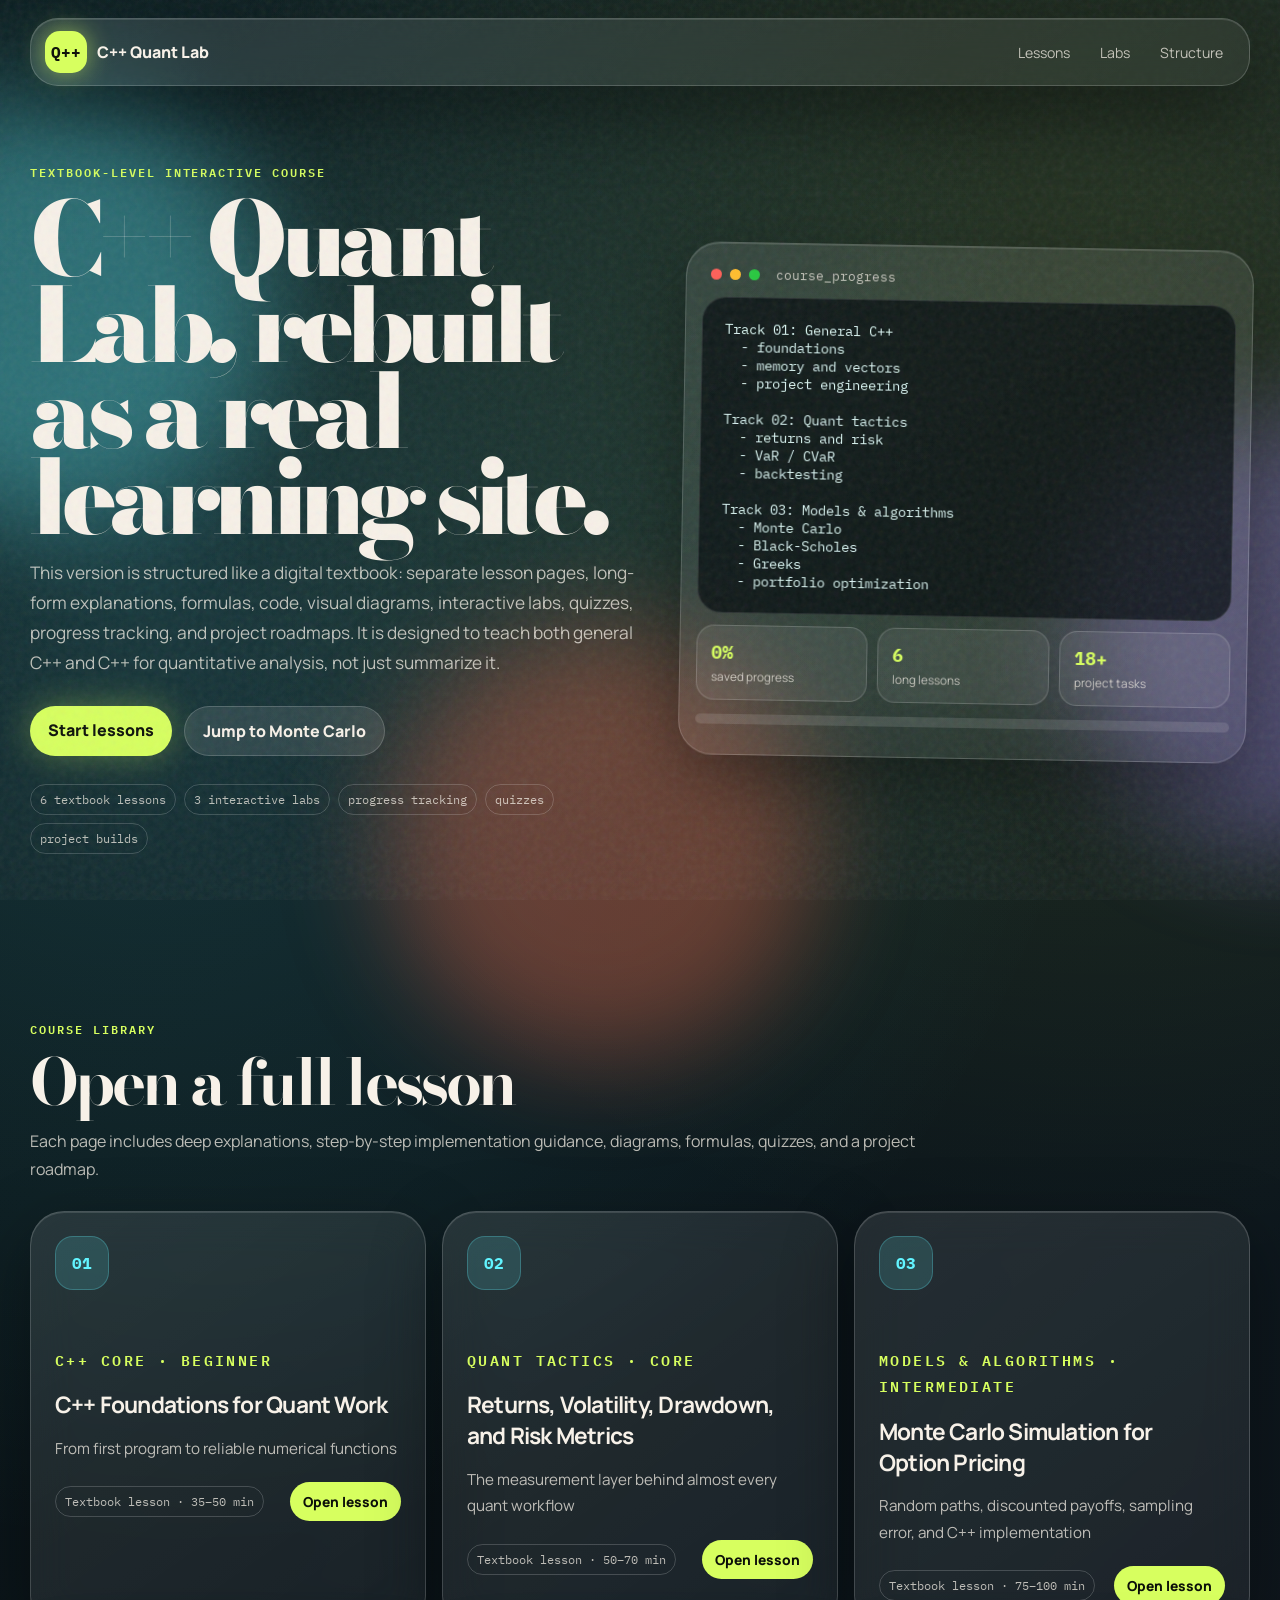
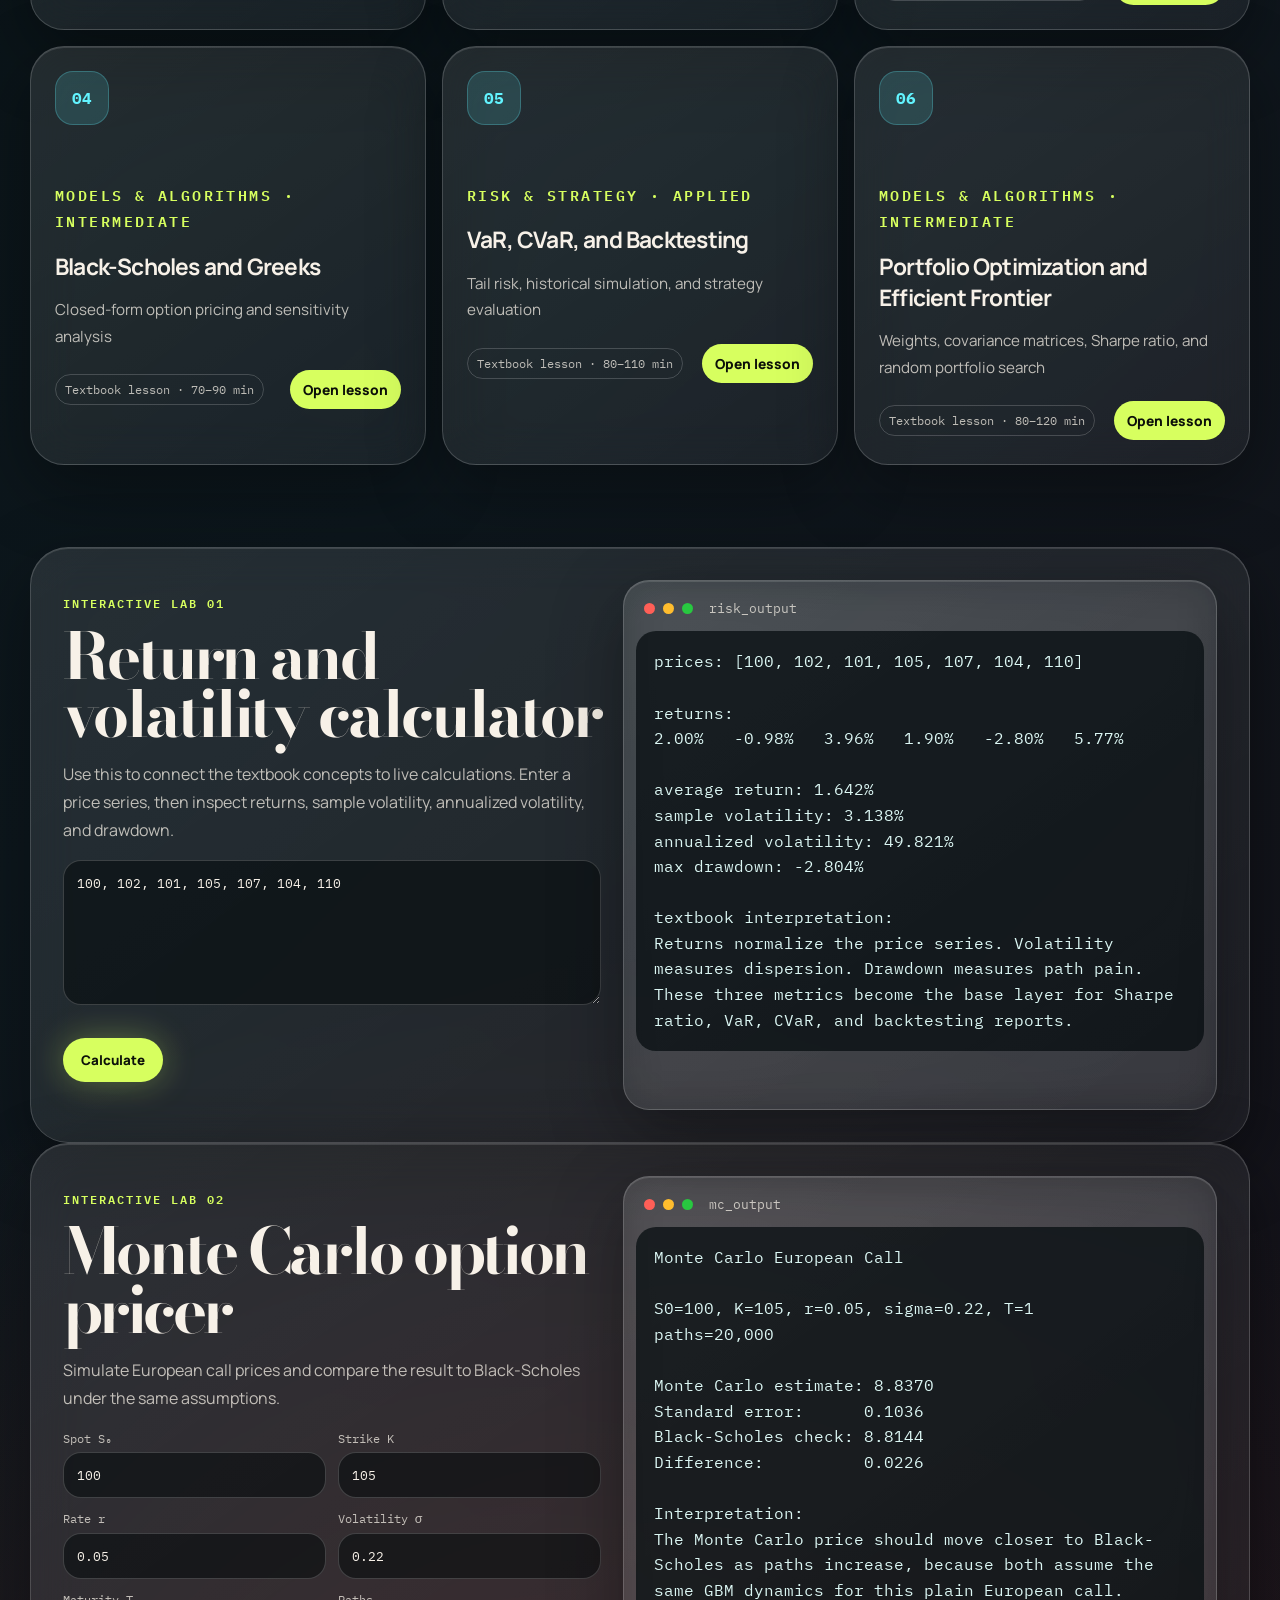
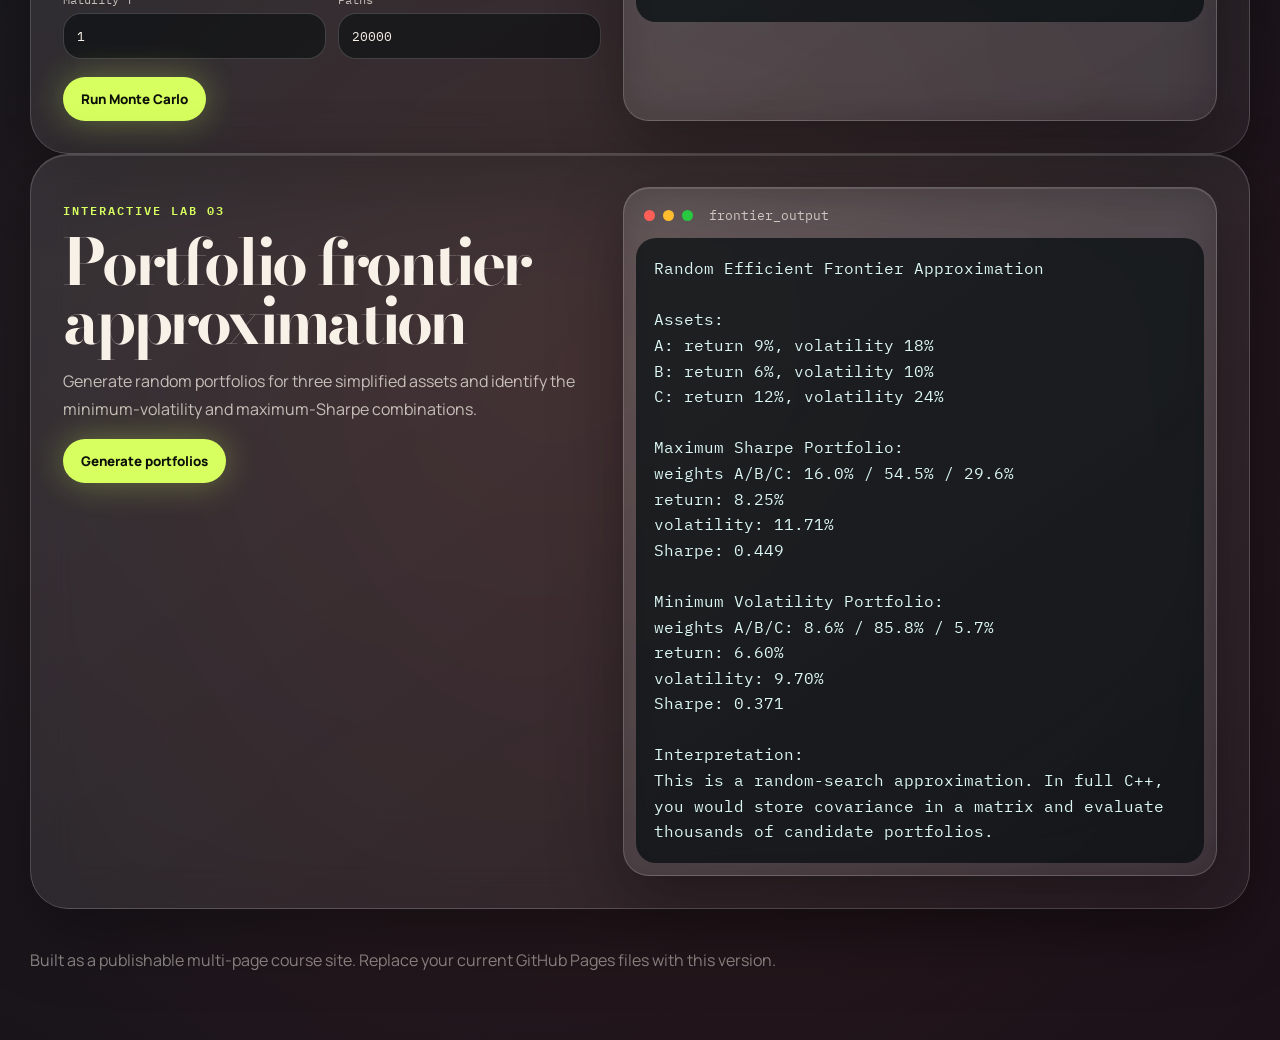
==== commit d468e60e: "Add files via upload" ====
--- a/index.html
+++ b/index.html
@@ -1,182 +1,161 @@
 <!DOCTYPE html>
 <html lang="en">
 <head>
-  <meta charset="UTF-8" />
-  <meta name="viewport" content="width=device-width, initial-scale=1.0" />
-  <title>C++ Quant Lab | Interactive Learning Platform</title>
-  <meta name="description" content="A detailed interactive learning platform for C++ quantitative finance, with lessons, progress tracking, quizzes, and simulation projects." />
-  <link rel="preconnect" href="https://fonts.googleapis.com">
-  <link rel="preconnect" href="https://fonts.gstatic.com" crossorigin>
+  <meta charset="UTF-8"><meta name="viewport" content="width=device-width, initial-scale=1.0">
+  <title>C++ Quant Lab | Textbook Learning Site</title>
+  <meta name="description" content="A textbook-level interactive C++ quantitative finance learning site with lessons, visualizations, quizzes, projects, and simulations.">
+  <link rel="preconnect" href="https://fonts.googleapis.com"><link rel="preconnect" href="https://fonts.gstatic.com" crossorigin>
   <link href="https://fonts.googleapis.com/css2?family=Bodoni+Moda:wght@500;700;900&family=IBM+Plex+Mono:wght@400;500;600&family=Manrope:wght@400;500;700;800&display=swap" rel="stylesheet">
-  <link rel="stylesheet" href="styles.css" />
+  <link rel="stylesheet" href="styles.css">
 </head>
+<body>
+<div class="noise"></div><div class="orb orb-one"></div><div class="orb orb-two"></div><div class="orb orb-three"></div>
+<nav class="nav glass"><a class="brand" href="index.html"><span class="brand-mark">Q++</span><span>C++ Quant Lab</span></a><div class="nav-links"><a href="#lessons">Lessons</a><a href="#labs">Labs</a><a href="#structure">Structure</a></div></nav>
 
-<body>
-  <div class="noise"></div>
-  <div class="orb orb-one"></div>
-  <div class="orb orb-two"></div>
-  <div class="orb orb-three"></div>
+<header class="hero">
+  <section>
+    <p class="eyebrow">Textbook-level interactive course</p>
+    <h1>C++ Quant Lab, rebuilt as a real learning site.</h1>
+    <p class="hero-text">This version is structured like a digital textbook: separate lesson pages, long-form explanations, formulas, code, visual diagrams, interactive labs, quizzes, progress tracking, and project roadmaps. It is designed to teach both general C++ and C++ for quantitative analysis, not just summarize it.</p>
+    <div class="hero-actions"><a class="btn primary" href="#lessons">Start lessons</a><a class="btn secondary" href="monte-carlo.html">Jump to Monte Carlo</a></div>
+    <div class="signal-row"><span>6 textbook lessons</span><span>3 interactive labs</span><span>progress tracking</span><span>quizzes</span><span>project builds</span></div>
+  </section>
+  <section class="hero-panel glass">
+    <div class="panel-top"><span class="dot red"></span><span class="dot amber"></span><span class="dot green"></span><span class="terminal-title">course_progress</span></div>
+    <pre><code>Track 01: General C++
+  - foundations
+  - memory and vectors
+  - project engineering
 
-  <nav class="nav glass">
-    <a class="brand" href="#top">
-      <span class="brand-mark">Q++</span>
-      <span>C++ Quant Lab</span>
-    </a>
-    <div class="nav-links">
-      <a href="#roadmap">C++ Roadmap</a>
-      <a href="#tactics">Quant Tactics</a>
-      <a href="#algorithms">Models</a>
-      <a href="#terminal">Terminal</a>
+Track 02: Quant tactics
+  - returns and risk
+  - VaR / CVaR
+  - backtesting
+
+Track 03: Models & algorithms
+  - Monte Carlo
+  - Black-Scholes
+  - Greeks
+  - portfolio optimization</code></pre>
+    <div class="metric-strip"><div><strong class="progress-number">0%</strong><span>saved progress</span></div><div><strong>6</strong><span>long lessons</span></div><div><strong>18+</strong><span>project tasks</span></div></div>
+    <div class="progress"><div class="progress-fill"></div></div>
+  </section>
+</header>
+
+<main>
+<section id="lessons" class="section">
+  <div class="section-heading"><p class="eyebrow">Course library</p><h2>Open a full lesson</h2><p>Each page includes deep explanations, step-by-step implementation guidance, diagrams, formulas, quizzes, and a project roadmap.</p></div>
+  <div class="grid">
+<article class="card glass">
+  <span class="card-num">01</span>
+  <p class="eyebrow">C++ Core · Beginner</p>
+  <h3>C++ Foundations for Quant Work</h3>
+  <p>From first program to reliable numerical functions</p>
+  <div class="card-footer">
+    <span class="pill">Textbook lesson · 35–50 min</span>
+    <a class="link-btn" href="cpp-foundations.html">Open lesson</a>
+  </div>
+</article>
+
+
+<article class="card glass">
+  <span class="card-num">02</span>
+  <p class="eyebrow">Quant Tactics · Core</p>
+  <h3>Returns, Volatility, Drawdown, and Risk Metrics</h3>
+  <p>The measurement layer behind almost every quant workflow</p>
+  <div class="card-footer">
+    <span class="pill">Textbook lesson · 50–70 min</span>
+    <a class="link-btn" href="returns-risk.html">Open lesson</a>
+  </div>
+</article>
+
+
+<article class="card glass">
+  <span class="card-num">03</span>
+  <p class="eyebrow">Models & Algorithms · Intermediate</p>
+  <h3>Monte Carlo Simulation for Option Pricing</h3>
+  <p>Random paths, discounted payoffs, sampling error, and C++ implementation</p>
+  <div class="card-footer">
+    <span class="pill">Textbook lesson · 75–100 min</span>
+    <a class="link-btn" href="monte-carlo.html">Open lesson</a>
+  </div>
+</article>
+
+
+<article class="card glass">
+  <span class="card-num">04</span>
+  <p class="eyebrow">Models & Algorithms · Intermediate</p>
+  <h3>Black-Scholes and Greeks</h3>
+  <p>Closed-form option pricing and sensitivity analysis</p>
+  <div class="card-footer">
+    <span class="pill">Textbook lesson · 70–90 min</span>
+    <a class="link-btn" href="black-scholes-greeks.html">Open lesson</a>
+  </div>
+</article>
+
+
+<article class="card glass">
+  <span class="card-num">05</span>
+  <p class="eyebrow">Risk & Strategy · Applied</p>
+  <h3>VaR, CVaR, and Backtesting</h3>
+  <p>Tail risk, historical simulation, and strategy evaluation</p>
+  <div class="card-footer">
+    <span class="pill">Textbook lesson · 80–110 min</span>
+    <a class="link-btn" href="var-cvar-backtesting.html">Open lesson</a>
+  </div>
+</article>
+
+
+<article class="card glass">
+  <span class="card-num">06</span>
+  <p class="eyebrow">Models & Algorithms · Intermediate</p>
+  <h3>Portfolio Optimization and Efficient Frontier</h3>
+  <p>Weights, covariance matrices, Sharpe ratio, and random portfolio search</p>
+  <div class="card-footer">
+    <span class="pill">Textbook lesson · 80–120 min</span>
+    <a class="link-btn" href="portfolio-optimization.html">Open lesson</a>
+  </div>
+</article>
+</div>
+</section>
+
+<section id="labs" class="section lab-section glass">
+  <div>
+    <p class="eyebrow">Interactive lab 01</p><h2>Return and volatility calculator</h2>
+    <p>Use this to connect the textbook concepts to live calculations. Enter a price series, then inspect returns, sample volatility, annualized volatility, and drawdown.</p>
+    <textarea id="prices">100, 102, 101, 105, 107, 104, 110</textarea>
+    <div class="hero-actions"><button class="btn primary" id="runCalc">Calculate</button></div>
+  </div>
+  <div class="terminal glass"><div class="panel-top"><span class="dot red"></span><span class="dot amber"></span><span class="dot green"></span><span class="terminal-title">risk_output</span></div><div id="calcOutput" class="output"></div></div>
+</section>
+
+<section class="section lab-section glass">
+  <div>
+    <p class="eyebrow">Interactive lab 02</p><h2>Monte Carlo option pricer</h2>
+    <p>Simulate European call prices and compare the result to Black-Scholes under the same assumptions.</p>
+    <div class="controls">
+      <label>Spot S₀ <input id="mcSpot" type="number" value="100"></label>
+      <label>Strike K <input id="mcStrike" type="number" value="105"></label>
+      <label>Rate r <input id="mcRate" type="number" value="0.05" step="0.01"></label>
+      <label>Volatility σ <input id="mcVol" type="number" value="0.22" step="0.01"></label>
+      <label>Maturity T <input id="mcTime" type="number" value="1" step="0.25"></label>
+      <label>Paths <input id="mcPaths" type="number" value="20000" step="1000"></label>
     </div>
-  </nav>
+    <button class="btn primary" id="runMonteCarlo">Run Monte Carlo</button>
+  </div>
+  <div class="terminal glass"><div class="panel-top"><span class="dot red"></span><span class="dot amber"></span><span class="dot green"></span><span class="terminal-title">mc_output</span></div><div id="mcOutput" class="output"></div></div>
+</section>
 
-  <header id="top" class="hero">
-    <section class="hero-copy">
-      <p class="eyebrow">Interactive quant learning system</p>
-      <h1>Master C++ for quantitative finance, one model at a time.</h1>
-      <p class="hero-text">
-        This is a detailed learning site built like a quant training lab: expandable lessons,
-        multi-step breakdowns, quizzes inside every module, progress tracking, and practical projects
-        that move from C++ basics into real financial modelling.
-      </p>
-      <div class="hero-actions">
-        <a class="btn primary" href="#roadmap">Start C++ Track</a>
-        <a class="btn secondary" href="#algorithms">Open Model Library</a>
-      </div>
-      <div class="signal-row">
-        <span>Modern C++</span>
-        <span>Monte Carlo</span>
-        <span>Black-Scholes</span>
-        <span>VaR / CVaR</span>
-        <span>Backtesting</span>
-      </div>
-    </section>
-
-    <section class="hero-panel glass">
-      <div class="panel-top">
-        <span class="dot red"></span><span class="dot amber"></span><span class="dot green"></span>
-        <span class="terminal-title">simulation_engine.cpp</span>
-      </div>
-      <pre><code>#include &lt;random&gt;
-#include &lt;cmath&gt;
-
-double simulate_terminal_price(
-  double S0, double r, double sigma,
-  double T, std::mt19937& gen
-) {
-  std::normal_distribution&lt;double&gt; Z(0.0, 1.0);
-  return S0 * std::exp(
-    (r - 0.5 * sigma * sigma) * T
-    + sigma * std::sqrt(T) * Z(gen)
-  );
-}</code></pre>
-
-      <div class="metric-strip">
-        <div><strong id="overallProgress">0%</strong><span>course progress</span></div>
-        <div><strong>18</strong><span>deep lessons</span></div>
-        <div><strong>9</strong><span>projects/simulations</span></div>
-      </div>
-    </section>
-  </header>
-
-  <main>
-    <section id="roadmap" class="section">
-      <div class="section-heading">
-        <p class="eyebrow">Track 01</p>
-        <h2>General C++ roadmap</h2>
-        <p>
-          Each phase opens into a detailed lesson with steps, code, checkpoints, a quiz, and a linked project.
-          Complete the checkboxes to track your learning progress.
-        </p>
-      </div>
-      <div class="track-grid" id="cppTrack"></div>
-    </section>
-
-    <section id="tactics" class="section">
-      <div class="section-heading">
-        <p class="eyebrow">Track 02</p>
-        <h2>Quantitative analysis tactics with C++</h2>
-        <p>
-          This track focuses on the practical workflow: market data, return analytics, portfolio metrics,
-          risk measurement, and backtesting structure.
-        </p>
-      </div>
-      <div class="track-grid" id="tacticsTrack"></div>
-    </section>
-
-    <section id="algorithms" class="section">
-      <div class="section-heading">
-        <p class="eyebrow">Track 03</p>
-        <h2>Common quant models and algorithms</h2>
-        <p>
-          A finance model library with step-by-step implementation notes for Monte Carlo, Black-Scholes,
-          Greeks, binomial trees, VaR, CVaR, portfolio optimization, stochastic processes, and signal backtesting.
-        </p>
-      </div>
-      <div class="track-grid" id="algorithmTrack"></div>
-    </section>
-
-    <section id="simulations" class="section lab-section glass">
-      <div class="lab-copy">
-        <p class="eyebrow">Interactive simulator</p>
-        <h2>Monte Carlo option pricing lab</h2>
-        <p>
-          Adjust the parameters and run a simplified Monte Carlo call option estimate in the browser.
-          This mirrors the C++ logic you would build with <code>std::mt19937</code>, <code>std::normal_distribution</code>,
-          and repeated simulated terminal prices.
-        </p>
-
-        <div class="controls">
-          <label>Spot price S₀ <input id="mcSpot" type="number" value="100"></label>
-          <label>Strike K <input id="mcStrike" type="number" value="105"></label>
-          <label>Risk-free rate r <input id="mcRate" type="number" value="0.05" step="0.01"></label>
-          <label>Volatility σ <input id="mcVol" type="number" value="0.22" step="0.01"></label>
-          <label>Maturity T <input id="mcTime" type="number" value="1" step="0.25"></label>
-          <label>Paths <input id="mcPaths" type="number" value="10000" step="1000"></label>
-        </div>
-
-        <button class="btn primary" id="runMonteCarlo">Run Monte Carlo</button>
-      </div>
-
-      <div class="terminal glass">
-        <div class="panel-top">
-          <span class="dot red"></span><span class="dot amber"></span><span class="dot green"></span>
-          <span class="terminal-title">monte_carlo_output</span>
-        </div>
-        <div id="mcOutput" class="output"></div>
-      </div>
-    </section>
-
-    <section id="terminal" class="section lab-section glass">
-      <div class="lab-copy">
-        <p class="eyebrow">Mini terminal</p>
-        <h2>Return and volatility calculator</h2>
-        <p>
-          Enter comma-separated prices. The calculator converts them into simple returns,
-          then estimates average return and sample volatility. This is the starting point for
-          risk analytics, portfolio comparison, and backtesting metrics.
-        </p>
-        <textarea id="prices">100, 102, 101, 105, 107, 104, 110</textarea>
-        <div class="hero-actions">
-          <button class="btn primary" id="runCalc">Calculate</button>
-          <button class="btn secondary" id="copyCpp">Copy C++ snippet</button>
-        </div>
-      </div>
-
-      <div class="terminal glass">
-        <div class="panel-top">
-          <span class="dot red"></span><span class="dot amber"></span><span class="dot green"></span>
-          <span class="terminal-title">risk_output</span>
-        </div>
-        <div id="calcOutput" class="output"></div>
-      </div>
-    </section>
-  </main>
-
-  <footer>
-    <p>C++ Quant Lab — an interactive learning platform for quantitative finance, simulation, risk, and model implementation.</p>
-  </footer>
-
-  <script src="script.js"></script>
+<section id="structure" class="section lab-section glass">
+  <div>
+    <p class="eyebrow">Interactive lab 03</p><h2>Portfolio frontier approximation</h2>
+    <p>Generate random portfolios for three simplified assets and identify the minimum-volatility and maximum-Sharpe combinations.</p>
+    <button class="btn primary" id="runFrontier">Generate portfolios</button>
+  </div>
+  <div class="terminal glass"><div class="panel-top"><span class="dot red"></span><span class="dot amber"></span><span class="dot green"></span><span class="terminal-title">frontier_output</span></div><div id="frontierOutput" class="output"></div></div>
+</section>
+</main>
+<footer>Built as a publishable multi-page course site. Replace your current GitHub Pages files with this version.</footer>
+<script src="script.js"></script>
 </body>
-</html>
+</html>
--- a/styles.css
+++ b/styles.css
@@ -1,553 +1,68 @@
-@keyframes float {
-  0%, 100% { transform: translate3d(0, 0, 0) scale(1); }
-  50% { transform: translate3d(18px, -24px, 0) scale(1.06); }
+@keyframes float { 0%,100%{transform:translate3d(0,0,0) scale(1)} 50%{transform:translate3d(20px,-26px,0) scale(1.06)} }
+@keyframes reveal { from{opacity:0; transform:translateY(18px)} to{opacity:1; transform:translateY(0)} }
+
+:root{
+  --ink:#f7f1e8;
+  --muted:rgba(247,241,232,.74);
+  --dim:rgba(247,241,232,.52);
+  --night:#071113;
+  --panel:rgba(255,255,255,.105);
+  --panel2:rgba(255,255,255,.055);
+  --line:rgba(255,255,255,.18);
+  --acid:#d7ff5f;
+  --aqua:#62f4ff;
+  --coral:#ff6b4a;
+  --violet:#a98cff;
+  --gold:#ffd166;
+  --shadow:rgba(0,0,0,.36);
 }
 
-@keyframes reveal {
-  from { opacity: 0; transform: translateY(18px); }
-  to { opacity: 1; transform: translateY(0); }
+*{box-sizing:border-box}
+html{scroll-behavior:smooth}
+body{
+  margin:0;
+  background:
+    radial-gradient(circle at 12% 14%, rgba(98,244,255,.16), transparent 25%),
+    radial-gradient(circle at 86% 8%, rgba(215,255,95,.14), transparent 23%),
+    radial-gradient(circle at 45% 84%, rgba(255,107,74,.13), transparent 28%),
+    linear-gradient(135deg,#071113 0%,#0d171d 45%,#1a1018 100%);
+  color:var(--ink);
+  font-family:"Manrope",sans-serif;
+  overflow-x:hidden;
 }
-
-:root {
-  --ink: #f7f1e8;
-  --muted: rgba(247, 241, 232, 0.72);
-  --night: #071113;
-  --panel: rgba(255, 255, 255, 0.095);
-  --panel-strong: rgba(255, 255, 255, 0.16);
-  --line: rgba(255, 255, 255, 0.18);
-  --acid: #d7ff5f;
-  --aqua: #62f4ff;
-  --coral: #ff6b4a;
-  --violet: #a98cff;
-  --gold: #ffd166;
-  --shadow: rgba(0, 0, 0, 0.34);
-}
-
-* { box-sizing: border-box; }
-
-html { scroll-behavior: smooth; }
-
-body {
-  margin: 0;
-  background:
-    radial-gradient(circle at 12% 18%, rgba(98, 244, 255, 0.16), transparent 25%),
-    radial-gradient(circle at 78% 10%, rgba(215, 255, 95, 0.15), transparent 22%),
-    linear-gradient(135deg, #071113 0%, #0d171d 42%, #1a1018 100%);
-  color: var(--ink);
-  font-family: "Manrope", sans-serif;
-  overflow-x: hidden;
-}
-
-.noise {
-  pointer-events: none;
-  position: fixed;
-  inset: 0;
-  opacity: 0.08;
-  z-index: 5;
-  background-image: url("data:image/svg+xml,%3Csvg viewBox='0 0 160 160' xmlns='http://www.w3.org/2000/svg'%3E%3Cfilter id='n'%3E%3CfeTurbulence type='fractalNoise' baseFrequency='0.9' numOctaves='4' stitchTiles='stitch'/%3E%3C/filter%3E%3Crect width='100%25' height='100%25' filter='url(%23n)'/%3E%3C/svg%3E");
-}
-
-.orb {
-  position: fixed;
-  width: 34vw;
-  height: 34vw;
-  border-radius: 999px;
-  filter: blur(52px);
-  opacity: 0.35;
-  animation: float 12s ease-in-out infinite;
-  z-index: -1;
-}
-
-.orb-one { background: var(--aqua); top: 10%; left: -12%; }
-.orb-two { background: var(--violet); top: 44%; right: -18%; animation-delay: -4s; }
-.orb-three { background: var(--coral); bottom: -18%; left: 30%; animation-delay: -8s; }
-
-.glass {
-  background: linear-gradient(145deg, rgba(255,255,255,0.14), rgba(255,255,255,0.055));
-  border: 1px solid var(--line);
-  box-shadow: 0 24px 70px var(--shadow), inset 0 1px 0 rgba(255,255,255,0.12);
-  backdrop-filter: blur(22px);
-  -webkit-backdrop-filter: blur(22px);
-}
-
-.nav {
-  position: fixed;
-  z-index: 20;
-  top: 18px;
-  left: 50%;
-  transform: translateX(-50%);
-  width: min(1180px, calc(100% - 28px));
-  display: flex;
-  justify-content: space-between;
-  align-items: center;
-  padding: 12px 14px;
-  border-radius: 28px;
-}
-
-.brand {
-  display: inline-flex;
-  align-items: center;
-  gap: 10px;
-  color: var(--ink);
-  text-decoration: none;
-  font-weight: 800;
-}
-
-.brand-mark {
-  display: grid;
-  place-items: center;
-  width: 42px;
-  height: 42px;
-  border-radius: 15px;
-  background: var(--acid);
-  color: #10130b;
-  font-family: "IBM Plex Mono", monospace;
-  box-shadow: 0 0 24px rgba(215, 255, 95, 0.55);
-}
-
-.nav-links {
-  display: flex;
-  gap: 6px;
-}
-
-.nav-links a {
-  color: var(--muted);
-  text-decoration: none;
-  padding: 10px 12px;
-  border-radius: 999px;
-  font-size: 0.9rem;
-}
-
-.nav-links a:hover {
-  color: var(--ink);
-  background: rgba(255,255,255,0.1);
-}
-
-.hero {
-  min-height: 100vh;
-  width: min(1180px, calc(100% - 32px));
-  margin: 0 auto;
-  padding: 150px 0 70px;
-  display: grid;
-  grid-template-columns: 1fr 0.92fr;
-  gap: 34px;
-  align-items: center;
-}
-
-.hero-copy, .hero-panel, .section {
-  animation: reveal 0.8s ease both;
-}
-
-.eyebrow {
-  color: var(--acid);
-  font-family: "IBM Plex Mono", monospace;
-  text-transform: uppercase;
-  letter-spacing: 0.16em;
-  font-size: 0.78rem;
-  font-weight: 600;
-}
-
-h1, h2, h3, h4 { margin: 0; }
-
-h1 {
-  font-family: "Bodoni Moda", serif;
-  font-weight: 900;
-  font-size: clamp(3.8rem, 8.4vw, 8.2rem);
-  line-height: 0.84;
-  letter-spacing: -0.08em;
-  max-width: 820px;
-}
-
-h2 {
-  font-family: "Bodoni Moda", serif;
-  font-size: clamp(2.3rem, 5vw, 5.2rem);
-  line-height: 0.92;
-  letter-spacing: -0.055em;
-}
-
-h3 {
-  font-size: 1.32rem;
-  letter-spacing: -0.03em;
-}
-
-h4 {
-  font-size: 1rem;
-  color: var(--acid);
-  margin-top: 18px;
-  margin-bottom: 8px;
-}
-
-.hero-text, .section-heading p, .lab-copy p, .lesson-card p, .lesson-detail p, footer p, li {
-  color: var(--muted);
-  line-height: 1.7;
-}
-
-.hero-text {
-  max-width: 680px;
-  font-size: 1.08rem;
-}
-
-.hero-actions {
-  display: flex;
-  gap: 12px;
-  flex-wrap: wrap;
-  margin: 28px 0;
-}
-
-.btn {
-  border: 0;
-  text-decoration: none;
-  cursor: pointer;
-  font-weight: 800;
-  border-radius: 999px;
-  padding: 13px 18px;
-  font-family: "Manrope", sans-serif;
-}
-
-.btn.primary {
-  color: #0c1009;
-  background: var(--acid);
-  box-shadow: 0 0 34px rgba(215, 255, 95, 0.32);
-}
-
-.btn.secondary {
-  color: var(--ink);
-  background: rgba(255,255,255,0.11);
-  border: 1px solid var(--line);
-}
-
-.signal-row {
-  display: flex;
-  gap: 8px;
-  flex-wrap: wrap;
-  margin-top: 28px;
-}
-
-.signal-row span {
-  font-family: "IBM Plex Mono", monospace;
-  font-size: 0.78rem;
-  color: var(--muted);
-  border: 1px solid var(--line);
-  border-radius: 999px;
-  padding: 8px 10px;
-}
-
-.hero-panel {
-  border-radius: 34px;
-  padding: 16px;
-  transform: rotate(1deg);
-}
-
-.panel-top {
-  display: flex;
-  align-items: center;
-  gap: 8px;
-  padding: 7px 8px 14px;
-}
-
-.dot {
-  width: 11px;
-  height: 11px;
-  border-radius: 999px;
-}
-
-.red { background: #ff5f57; }
-.amber { background: #ffbd2e; }
-.green { background: #28c840; }
-
-.terminal-title {
-  margin-left: 8px;
-  color: var(--muted);
-  font-family: "IBM Plex Mono", monospace;
-  font-size: 0.8rem;
-}
-
-pre {
-  margin: 0;
-  white-space: pre-wrap;
-  background: rgba(5, 12, 14, 0.72);
-  border: 1px solid rgba(255,255,255,0.1);
-  border-radius: 24px;
-  padding: 22px;
-  overflow: auto;
-}
-
-code {
-  color: #dcf7f4;
-  font-family: "IBM Plex Mono", monospace;
-  font-size: 0.88rem;
-}
-
-.metric-strip {
-  display: grid;
-  grid-template-columns: repeat(3, 1fr);
-  gap: 10px;
-  margin-top: 12px;
-}
-
-.metric-strip div {
-  padding: 14px;
-  background: rgba(255,255,255,0.08);
-  border: 1px solid var(--line);
-  border-radius: 18px;
-}
-
-.metric-strip strong {
-  display: block;
-  color: var(--acid);
-  font-family: "IBM Plex Mono", monospace;
-  font-size: 1.15rem;
-}
-
-.metric-strip span {
-  display: block;
-  color: var(--muted);
-  font-size: 0.74rem;
-  margin-top: 4px;
-}
-
-.section {
-  width: min(1180px, calc(100% - 32px));
-  margin: 0 auto;
-  padding: 88px 0;
-}
-
-.section-heading {
-  max-width: 880px;
-  margin-bottom: 28px;
-}
-
-.track-grid {
-  display: grid;
-  gap: 18px;
-}
-
-.lesson-card {
-  border-radius: 34px;
-  padding: 24px;
-  overflow: hidden;
-}
-
-.lesson-top {
-  display: grid;
-  grid-template-columns: auto 1fr auto;
-  gap: 18px;
-  align-items: center;
-  cursor: pointer;
-}
-
-.lesson-num {
-  display: grid;
-  place-items: center;
-  width: 58px;
-  height: 58px;
-  border-radius: 20px;
-  background: rgba(98,244,255,0.14);
-  border: 1px solid rgba(98,244,255,0.24);
-  color: var(--aqua);
-  font-family: "IBM Plex Mono", monospace;
-  font-weight: 700;
-}
-
-.lesson-meta {
-  display: flex;
-  gap: 8px;
-  flex-wrap: wrap;
-  margin-top: 10px;
-}
-
-.pill {
-  font-family: "IBM Plex Mono", monospace;
-  font-size: 0.72rem;
-  color: var(--muted);
-  border: 1px solid var(--line);
-  border-radius: 999px;
-  padding: 6px 8px;
-}
-
-.expand-icon {
-  color: var(--acid);
-  font-family: "IBM Plex Mono", monospace;
-  font-size: 1.6rem;
-}
-
-.lesson-detail {
-  display: none;
-  border-top: 1px solid var(--line);
-  margin-top: 22px;
-  padding-top: 22px;
-}
-
-.lesson-card.open .lesson-detail {
-  display: block;
-}
-
-.detail-grid {
-  display: grid;
-  grid-template-columns: 1.05fr 0.95fr;
-  gap: 18px;
-}
-
-.step-list {
-  counter-reset: step;
-  display: grid;
-  gap: 12px;
-  padding: 0;
-  margin: 14px 0;
-  list-style: none;
-}
-
-.step-list li {
-  counter-increment: step;
-  position: relative;
-  padding: 16px 16px 16px 58px;
-  background: rgba(255,255,255,0.07);
-  border: 1px solid var(--line);
-  border-radius: 20px;
-}
-
-.step-list li::before {
-  content: counter(step);
-  position: absolute;
-  left: 14px;
-  top: 14px;
-  display: grid;
-  place-items: center;
-  width: 30px;
-  height: 30px;
-  border-radius: 11px;
-  background: var(--acid);
-  color: #111407;
-  font-family: "IBM Plex Mono", monospace;
-  font-weight: 700;
-}
-
-.checklist {
-  display: grid;
-  gap: 8px;
-  margin: 12px 0 20px;
-}
-
-.checklist label {
-  display: flex;
-  gap: 10px;
-  align-items: flex-start;
-  color: var(--muted);
-  background: rgba(255,255,255,0.06);
-  border: 1px solid var(--line);
-  border-radius: 16px;
-  padding: 11px;
-}
-
-.checklist input {
-  accent-color: var(--acid);
-  margin-top: 4px;
-}
-
-.project-box, .quiz-box {
-  border-radius: 26px;
-  padding: 18px;
-  background: rgba(4, 10, 12, 0.42);
-  border: 1px solid var(--line);
-}
-
-.project-box strong {
-  color: var(--acid);
-}
-
-.quiz-options {
-  display: grid;
-  gap: 8px;
-  margin-top: 12px;
-}
-
-.quiz-option {
-  width: 100%;
-  border: 1px solid var(--line);
-  border-radius: 16px;
-  background: rgba(255,255,255,0.07);
-  color: var(--ink);
-  text-align: left;
-  padding: 12px;
-  cursor: pointer;
-}
-
-.quiz-option.correct { outline: 2px solid var(--acid); }
-.quiz-option.wrong { outline: 2px solid var(--coral); }
-
-.quiz-feedback {
-  color: var(--muted);
-  margin-top: 10px;
-  min-height: 24px;
-}
-
-.lab-section {
-  border-radius: 38px;
-  padding: 32px;
-  display: grid;
-  grid-template-columns: 0.95fr 1.05fr;
-  gap: 22px;
-}
-
-.controls {
-  display: grid;
-  grid-template-columns: repeat(2, 1fr);
-  gap: 12px;
-  margin: 18px 0;
-}
-
-.controls label {
-  display: grid;
-  gap: 6px;
-  color: var(--muted);
-  font-family: "IBM Plex Mono", monospace;
-  font-size: 0.78rem;
-}
-
-input, textarea {
-  width: 100%;
-  border: 1px solid var(--line);
-  border-radius: 18px;
-  background: rgba(4, 10, 12, 0.55);
-  color: var(--ink);
-  padding: 13px;
-  font-family: "IBM Plex Mono", monospace;
-  outline: none;
-}
-
-textarea {
-  min-height: 145px;
-  resize: vertical;
-}
-
-.terminal {
-  border-radius: 26px;
-  padding: 12px;
-  min-height: 280px;
-}
-
-.output {
-  font-family: "IBM Plex Mono", monospace;
-  color: #dcf7f4;
-  background: rgba(5, 12, 14, 0.72);
-  border-radius: 20px;
-  min-height: 230px;
-  padding: 18px;
-  line-height: 1.6;
-  white-space: pre-wrap;
-}
-
-footer {
-  width: min(1180px, calc(100% - 32px));
-  margin: 0 auto;
-  padding: 40px 0 70px;
-}
-
-@media (max-width: 940px) {
-  .nav-links { display: none; }
-  .hero, .detail-grid, .lab-section { grid-template-columns: 1fr; }
-  .controls, .metric-strip { grid-template-columns: 1fr; }
-  .lesson-top { grid-template-columns: auto 1fr; }
-  .expand-icon { display: none; }
-  h1 { font-size: clamp(3.4rem, 17vw, 6rem); }
-}
+.noise{pointer-events:none;position:fixed;inset:0;opacity:.075;z-index:4;background-image:url("data:image/svg+xml,%3Csvg viewBox='0 0 160 160' xmlns='http://www.w3.org/2000/svg'%3E%3Cfilter id='n'%3E%3CfeTurbulence type='fractalNoise' baseFrequency='.9' numOctaves='4' stitchTiles='stitch'/%3E%3C/filter%3E%3Crect width='100%25' height='100%25' filter='url(%23n)'/%3E%3C/svg%3E")}
+.orb{position:fixed;width:34vw;height:34vw;border-radius:999px;filter:blur(54px);opacity:.34;animation:float 13s ease-in-out infinite;z-index:-1}
+.orb-one{background:var(--aqua);top:10%;left:-13%}.orb-two{background:var(--violet);top:46%;right:-18%;animation-delay:-4s}.orb-three{background:var(--coral);bottom:-18%;left:30%;animation-delay:-8s}
+.glass{background:linear-gradient(145deg,var(--panel),var(--panel2));border:1px solid var(--line);box-shadow:0 24px 70px var(--shadow),inset 0 1px 0 rgba(255,255,255,.12);backdrop-filter:blur(22px);-webkit-backdrop-filter:blur(22px)}
+.nav{position:fixed;z-index:20;top:18px;left:50%;transform:translateX(-50%);width:min(1220px,calc(100% - 28px));display:flex;justify-content:space-between;align-items:center;padding:12px 14px;border-radius:28px}
+.brand{display:inline-flex;align-items:center;gap:10px;color:var(--ink);text-decoration:none;font-weight:800}
+.brand-mark{display:grid;place-items:center;width:42px;height:42px;border-radius:15px;background:var(--acid);color:#10130b;font-family:"IBM Plex Mono",monospace;box-shadow:0 0 24px rgba(215,255,95,.55)}
+.nav-links{display:flex;gap:6px}.nav-links a{color:var(--muted);text-decoration:none;padding:10px 12px;border-radius:999px;font-size:.88rem}.nav-links a:hover{color:var(--ink);background:rgba(255,255,255,.1)}
+h1,h2,h3,h4{margin:0}
+h1{font-family:"Bodoni Moda",serif;font-weight:900;font-size:clamp(3.7rem,8vw,8.4rem);line-height:.84;letter-spacing:-.08em}
+h2{font-family:"Bodoni Moda",serif;font-size:clamp(2.4rem,5vw,5.4rem);line-height:.92;letter-spacing:-.058em}
+h3{font-size:1.42rem;letter-spacing:-.035em}
+h4{font-size:1.02rem;color:var(--acid);margin:26px 0 10px}
+p,li{color:var(--muted);line-height:1.75}.eyebrow{color:var(--acid);font-family:"IBM Plex Mono",monospace;text-transform:uppercase;letter-spacing:.16em;font-size:.77rem;font-weight:600}
+.hero{min-height:100vh;width:min(1220px,calc(100% - 32px));margin:0 auto;padding:150px 0 70px;display:grid;grid-template-columns:1fr .92fr;gap:34px;align-items:center;animation:reveal .8s ease both}
+.hero-text{max-width:720px;font-size:1.08rem}.hero-actions{display:flex;gap:12px;flex-wrap:wrap;margin:28px 0}.btn{border:0;text-decoration:none;cursor:pointer;font-weight:800;border-radius:999px;padding:13px 18px;font-family:"Manrope",sans-serif}.btn.primary{color:#0c1009;background:var(--acid);box-shadow:0 0 34px rgba(215,255,95,.32)}.btn.secondary{color:var(--ink);background:rgba(255,255,255,.11);border:1px solid var(--line)}
+.signal-row{display:flex;gap:8px;flex-wrap:wrap;margin-top:28px}.signal-row span,.pill{font-family:"IBM Plex Mono",monospace;font-size:.74rem;color:var(--muted);border:1px solid var(--line);border-radius:999px;padding:7px 9px}
+.hero-panel{border-radius:34px;padding:16px;transform:rotate(1deg)}.panel-top{display:flex;align-items:center;gap:8px;padding:7px 8px 14px}.dot{width:11px;height:11px;border-radius:999px}.red{background:#ff5f57}.amber{background:#ffbd2e}.green{background:#28c840}.terminal-title{margin-left:8px;color:var(--muted);font-family:"IBM Plex Mono",monospace;font-size:.8rem}
+pre{margin:0;white-space:pre-wrap;background:rgba(5,12,14,.72);border:1px solid rgba(255,255,255,.1);border-radius:24px;padding:22px;overflow:auto}code{color:#dcf7f4;font-family:"IBM Plex Mono",monospace;font-size:.88rem}
+.metric-strip{display:grid;grid-template-columns:repeat(3,1fr);gap:10px;margin-top:12px}.metric-strip div{padding:14px;background:rgba(255,255,255,.08);border:1px solid var(--line);border-radius:18px}.metric-strip strong{display:block;color:var(--acid);font-family:"IBM Plex Mono",monospace;font-size:1.15rem}.metric-strip span{display:block;color:var(--muted);font-size:.74rem;margin-top:4px}
+.section{width:min(1220px,calc(100% - 32px));margin:0 auto;padding:82px 0}.section-heading{max-width:900px;margin-bottom:28px}.grid{display:grid;grid-template-columns:repeat(3,1fr);gap:16px}.card{border-radius:34px;padding:24px;transition:.25s transform}.card:hover{transform:translateY(-6px)}.card-num{display:inline-grid;place-items:center;width:54px;height:54px;border-radius:18px;background:rgba(98,244,255,.14);border:1px solid rgba(98,244,255,.25);color:var(--aqua);font-family:"IBM Plex Mono",monospace;font-weight:700;margin-bottom:42px}
+.card p{font-size:.95rem}.card-footer{display:flex;justify-content:space-between;gap:10px;align-items:center;margin-top:20px}.link-btn{color:#0c1009;background:var(--acid);text-decoration:none;border-radius:999px;padding:10px 13px;font-weight:800;font-size:.86rem}
+.textbook-layout{width:min(1260px,calc(100% - 32px));margin:0 auto;padding:130px 0 70px;display:grid;grid-template-columns:270px minmax(0,1fr);gap:28px}
+.sidebar{position:sticky;top:95px;align-self:start;border-radius:30px;padding:18px;max-height:calc(100vh - 115px);overflow:auto}.sidebar a{display:block;color:var(--muted);text-decoration:none;border-radius:16px;padding:10px 12px;font-size:.9rem}.sidebar a:hover{background:rgba(255,255,255,.08);color:var(--ink)}.sidebar .back{color:var(--acid);font-weight:800}
+.lesson-hero{border-radius:38px;padding:34px;margin-bottom:20px}.lesson-kicker{display:flex;gap:8px;flex-wrap:wrap;margin:12px 0 24px}
+.lesson-grid{display:grid;grid-template-columns:1fr .9fr;gap:18px;margin-top:22px}.formula-card,.viz-card,.project-card,.quiz-card,.exercise-card{border-radius:30px;padding:22px;background:rgba(255,255,255,.07);border:1px solid var(--line)}.formula{font-family:"IBM Plex Mono",monospace;font-size:1.3rem;color:var(--acid);line-height:1.5}
+.chapter{border-radius:34px;padding:30px;margin:18px 0}.chapter ul{padding-left:21px}.chapter p{font-size:1.02rem}.callout{border-left:4px solid var(--acid);padding:14px 16px;background:rgba(215,255,95,.08);border-radius:0 20px 20px 0;margin:18px 0}.danger{border-left-color:var(--coral);background:rgba(255,107,74,.08)}
+.diagram{display:grid;gap:10px;margin-top:12px}.flow{display:grid;grid-template-columns:repeat(5,1fr);gap:8px}.flow span{display:grid;place-items:center;text-align:center;min-height:70px;border-radius:18px;background:rgba(98,244,255,.1);border:1px solid rgba(98,244,255,.24);font-family:"IBM Plex Mono",monospace;font-size:.76rem;color:var(--muted);padding:8px}
+.bars{display:grid;gap:10px}.bar{display:grid;grid-template-columns:120px 1fr 70px;gap:10px;align-items:center;font-family:"IBM Plex Mono",monospace;font-size:.8rem}.bar-fill{height:13px;border-radius:99px;background:linear-gradient(90deg,var(--acid),var(--aqua));box-shadow:0 0 18px rgba(215,255,95,.22)}
+.project-steps{counter-reset:step;display:grid;gap:12px;padding:0;list-style:none}.project-steps li{counter-increment:step;position:relative;padding:14px 14px 14px 54px;background:rgba(255,255,255,.065);border:1px solid var(--line);border-radius:18px}.project-steps li:before{content:counter(step);position:absolute;left:13px;top:13px;width:28px;height:28px;display:grid;place-items:center;background:var(--acid);color:#10130b;border-radius:10px;font-family:"IBM Plex Mono",monospace;font-weight:800}
+.checklist{display:grid;gap:8px}.checklist label{display:flex;gap:10px;align-items:flex-start;background:rgba(255,255,255,.06);border:1px solid var(--line);border-radius:16px;padding:11px}.checklist input{accent-color:var(--acid);margin-top:5px}
+.quiz-options{display:grid;gap:8px;margin-top:12px}.quiz-option{width:100%;border:1px solid var(--line);border-radius:16px;background:rgba(255,255,255,.07);color:var(--ink);text-align:left;padding:12px;cursor:pointer}.quiz-option.correct{outline:2px solid var(--acid)}.quiz-option.wrong{outline:2px solid var(--coral)}.quiz-feedback{min-height:24px;color:var(--muted)}
+.lab-section{border-radius:38px;padding:32px;display:grid;grid-template-columns:.95fr 1.05fr;gap:22px}.controls{display:grid;grid-template-columns:repeat(2,1fr);gap:12px;margin:18px 0}.controls label{display:grid;gap:6px;color:var(--muted);font-family:"IBM Plex Mono",monospace;font-size:.78rem}input,textarea{width:100%;border:1px solid var(--line);border-radius:18px;background:rgba(4,10,12,.55);color:var(--ink);padding:13px;font-family:"IBM Plex Mono",monospace;outline:none}textarea{min-height:145px;resize:vertical}.terminal{border-radius:26px;padding:12px;min-height:280px}.output{font-family:"IBM Plex Mono",monospace;color:#dcf7f4;background:rgba(5,12,14,.72);border-radius:20px;min-height:230px;padding:18px;line-height:1.6;white-space:pre-wrap}
+.progress{height:10px;border-radius:999px;background:rgba(255,255,255,.12);overflow:hidden;margin:14px 0}.progress-fill{height:100%;width:0;background:linear-gradient(90deg,var(--acid),var(--aqua))}
+footer{width:min(1220px,calc(100% - 32px));margin:0 auto;padding:40px 0 70px;color:var(--dim)}
+@media(max-width:980px){.nav-links{display:none}.hero,.lesson-grid,.lab-section,.textbook-layout{grid-template-columns:1fr}.sidebar{position:relative;top:auto;max-height:none}.grid{grid-template-columns:1fr}.flow{grid-template-columns:1fr}.controls,.metric-strip{grid-template-columns:1fr}h1{font-size:clamp(3.3rem,16vw,6rem)}}
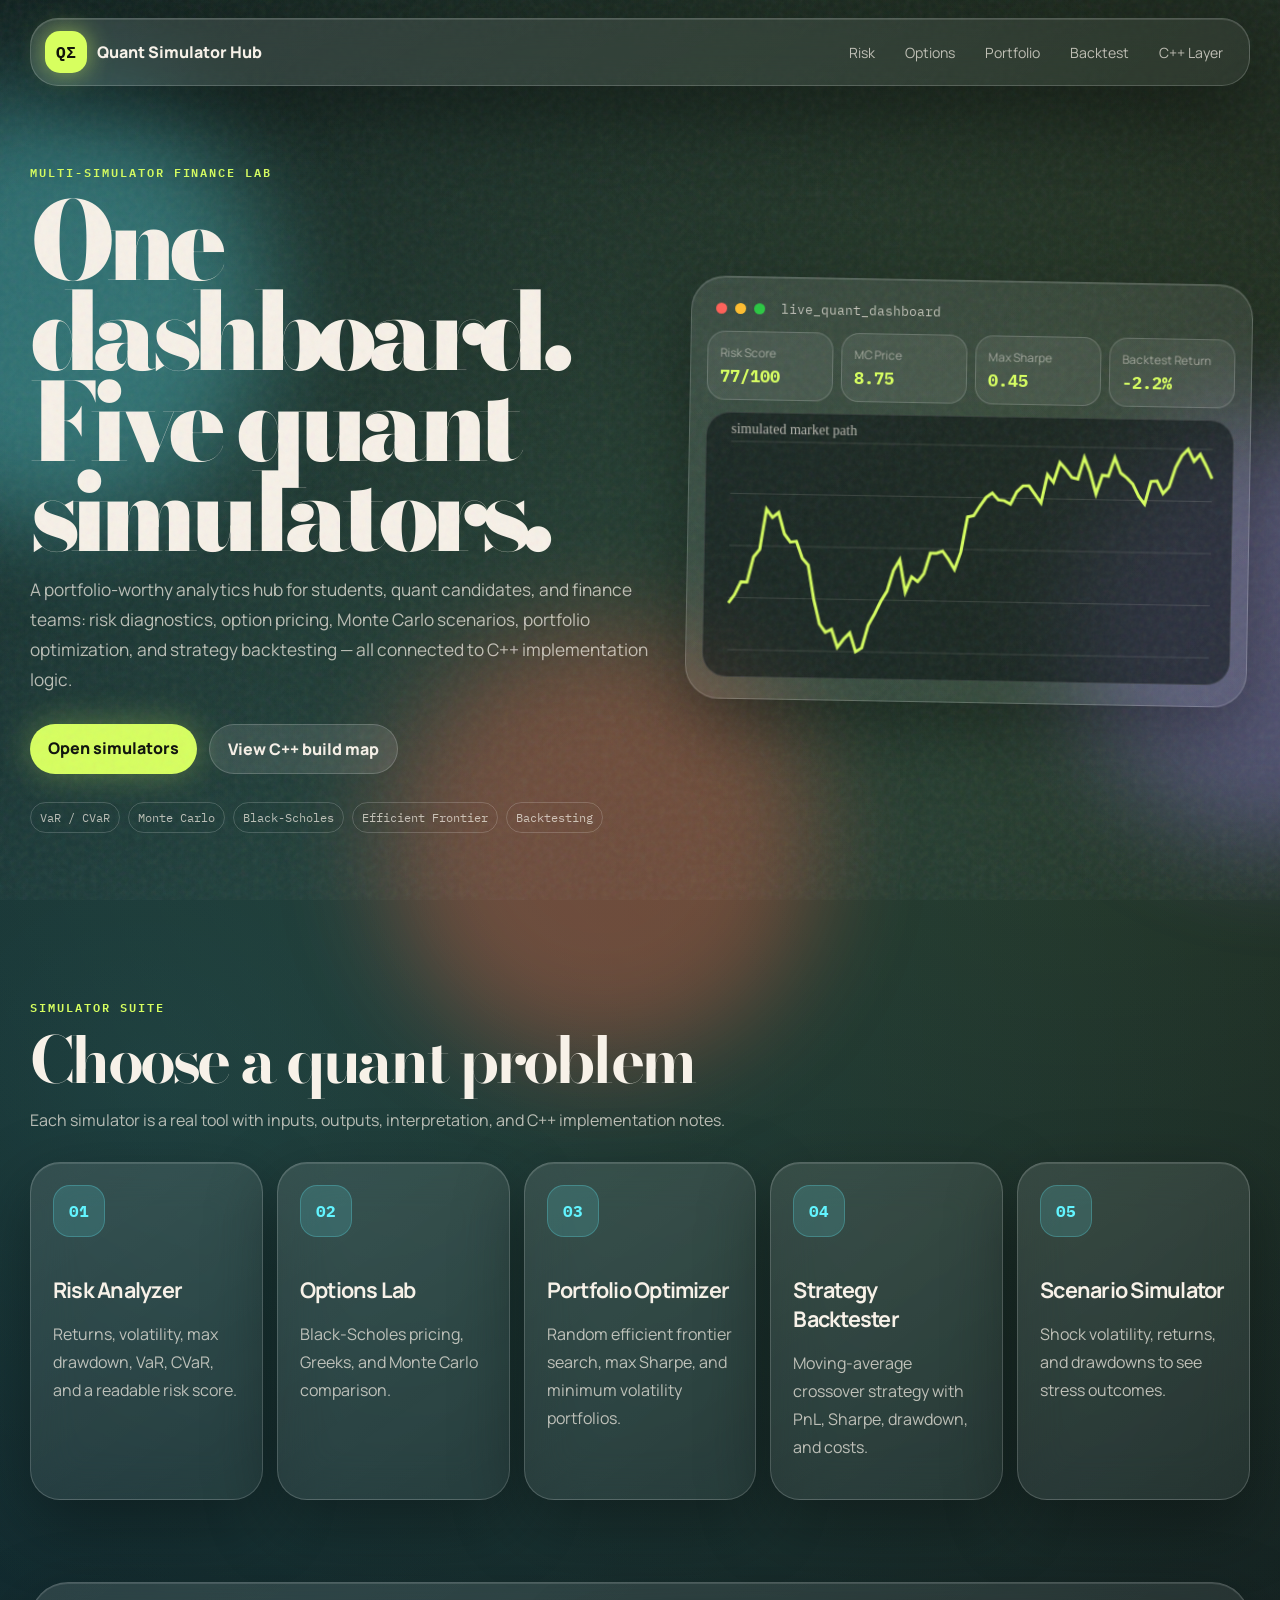
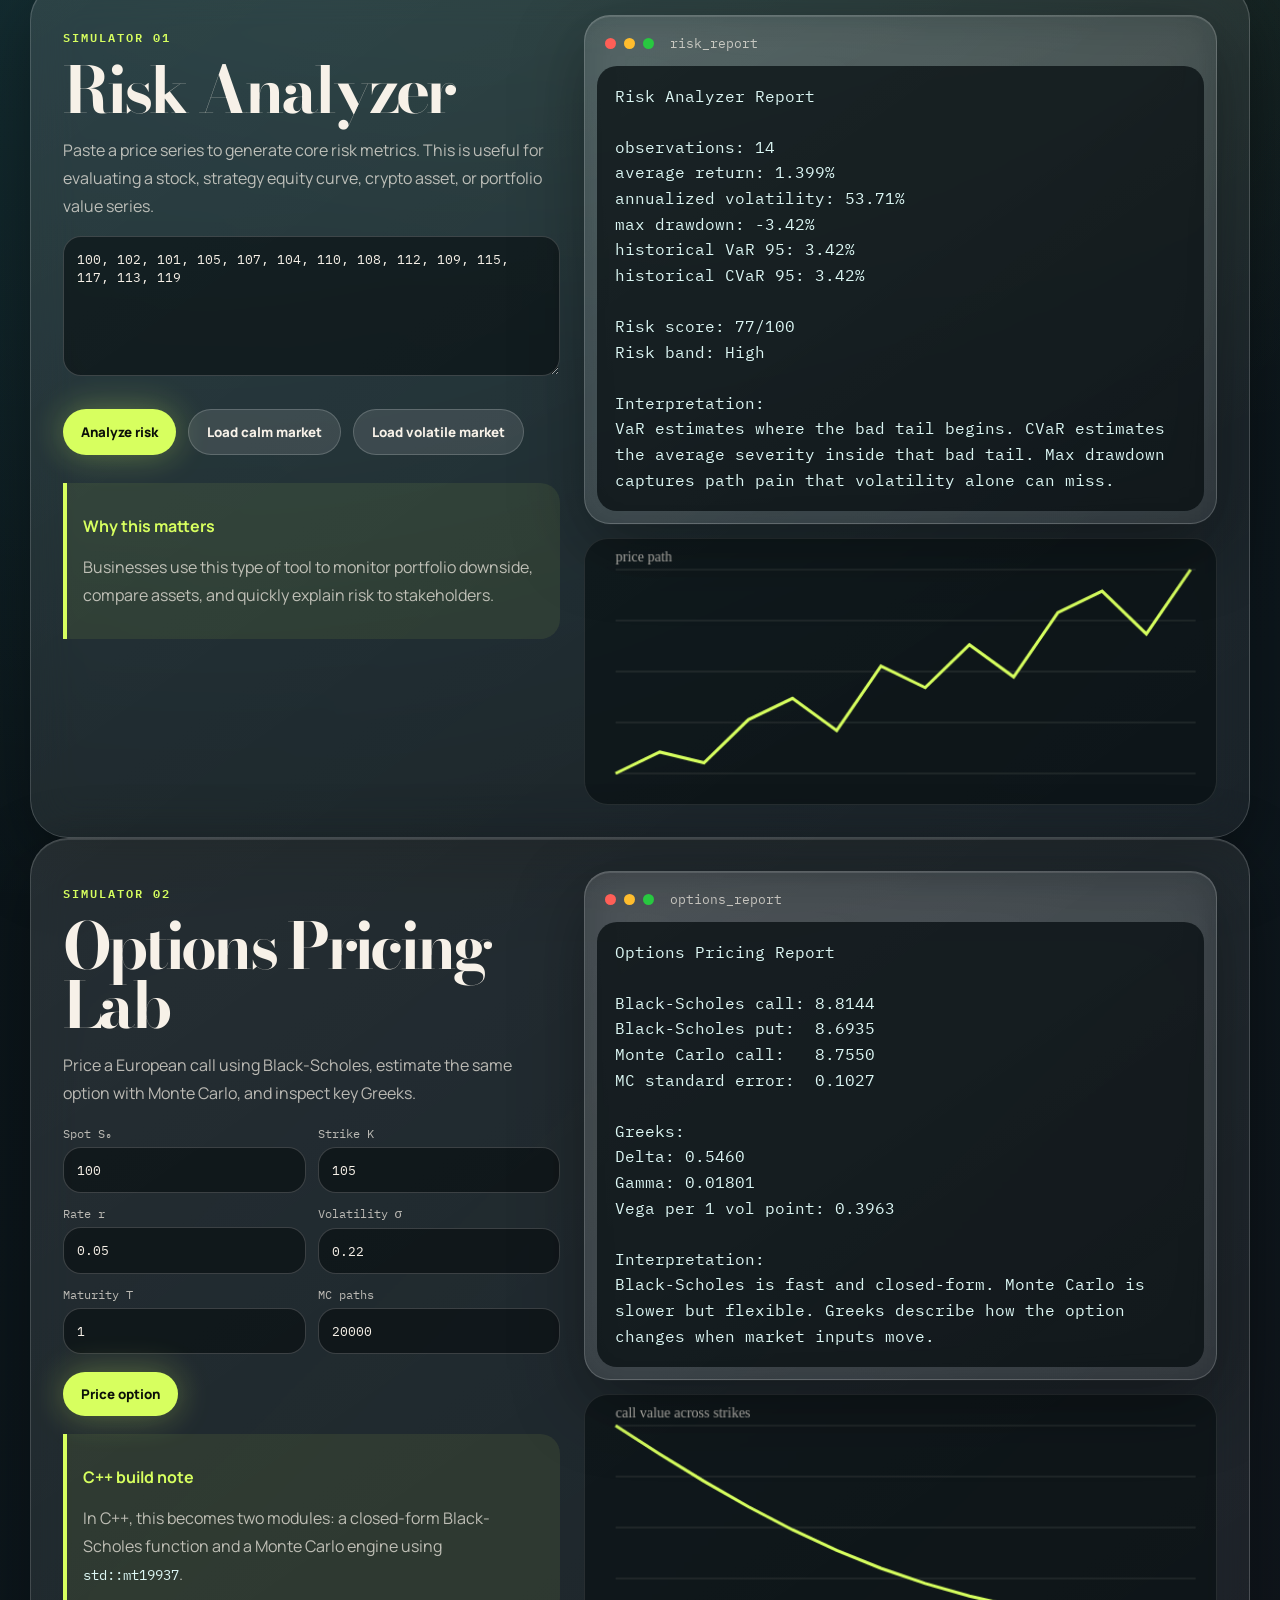
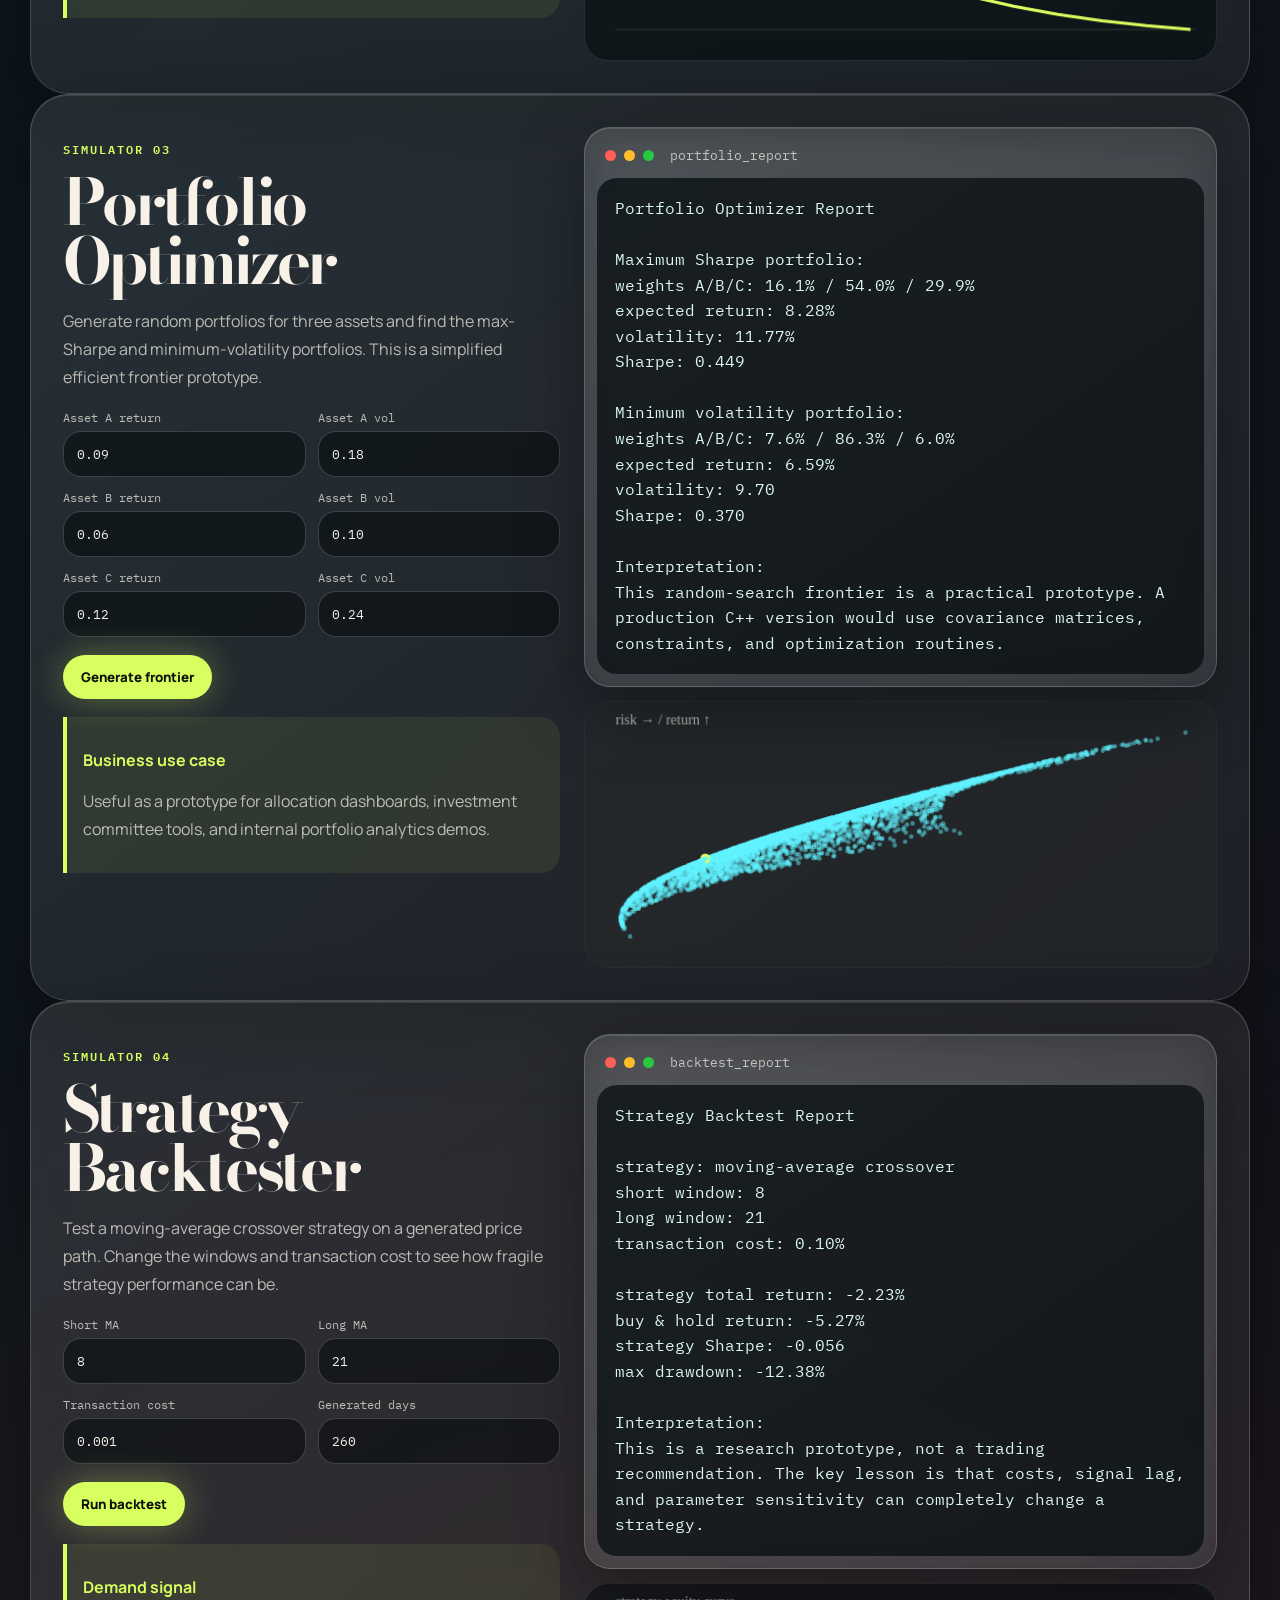
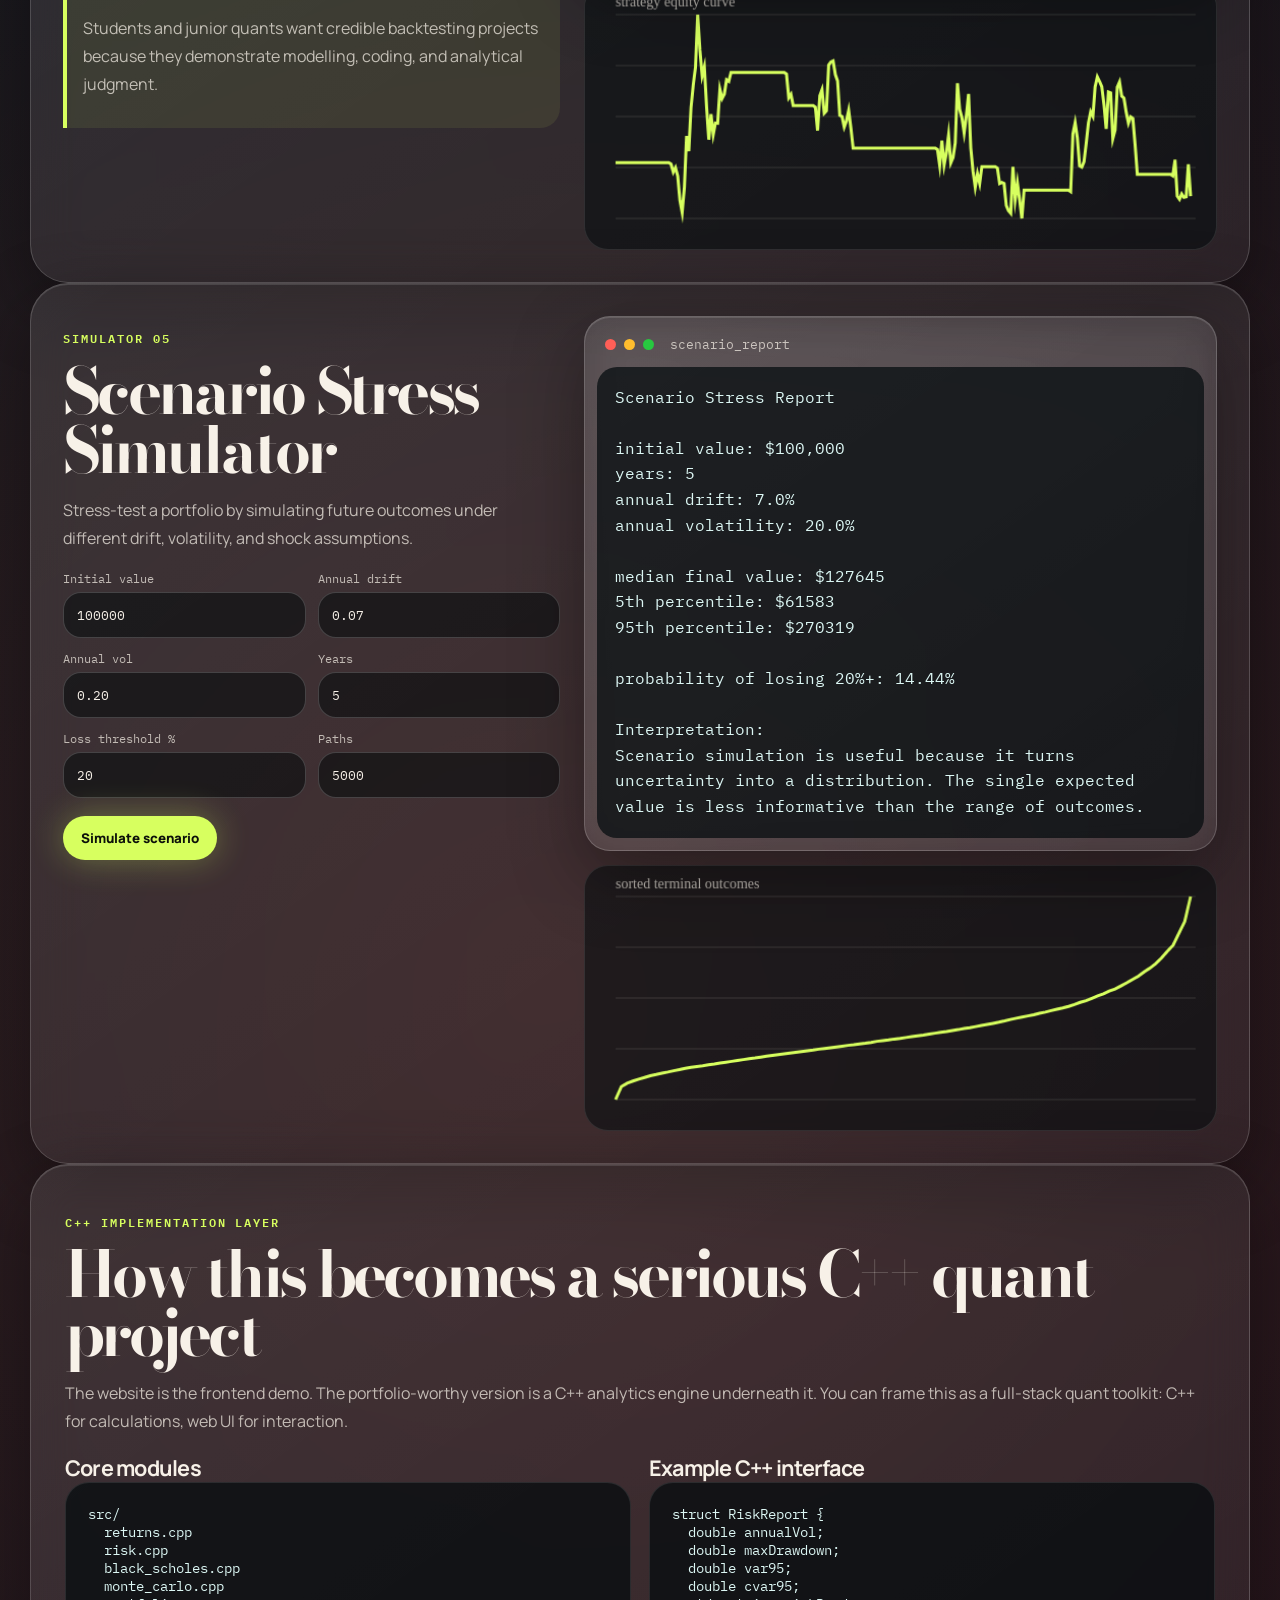
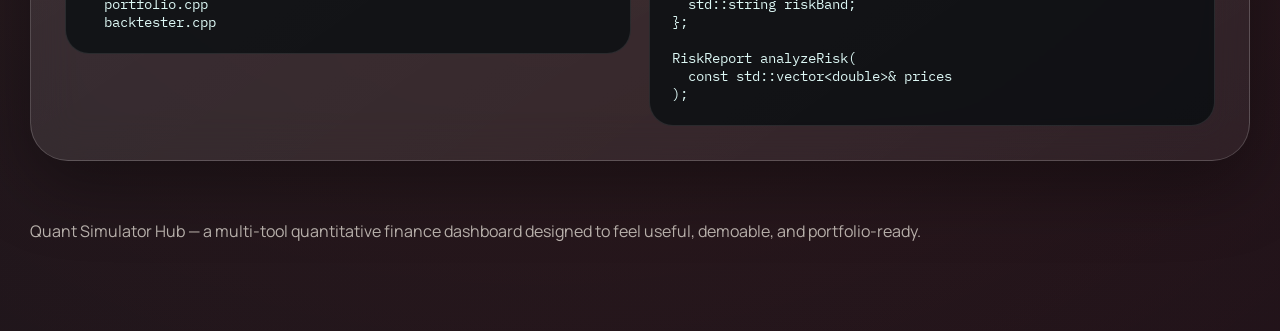
==== commit 33d73c04: "Add files via upload" ====
--- a/index.html
+++ b/index.html
@@ -1,161 +1,280 @@
 <!DOCTYPE html>
 <html lang="en">
 <head>
-  <meta charset="UTF-8"><meta name="viewport" content="width=device-width, initial-scale=1.0">
-  <title>C++ Quant Lab | Textbook Learning Site</title>
-  <meta name="description" content="A textbook-level interactive C++ quantitative finance learning site with lessons, visualizations, quizzes, projects, and simulations.">
-  <link rel="preconnect" href="https://fonts.googleapis.com"><link rel="preconnect" href="https://fonts.gstatic.com" crossorigin>
-  <link href="https://fonts.googleapis.com/css2?family=Bodoni+Moda:wght@500;700;900&family=IBM+Plex+Mono:wght@400;500;600&family=Manrope:wght@400;500;700;800&display=swap" rel="stylesheet">
-  <link rel="stylesheet" href="styles.css">
+  <meta charset="UTF-8" />
+  <meta name="viewport" content="width=device-width, initial-scale=1.0" />
+  <title>Quant Simulator Hub | C++ Inspired Finance Lab</title>
+  <meta name="description" content="A multi-simulator quantitative finance dashboard with risk analytics, Monte Carlo pricing, portfolio optimization, backtesting, and C++ implementation notes." />
+  <link rel="preconnect" href="https://fonts.googleapis.com">
+  <link rel="preconnect" href="https://fonts.gstatic.com" crossorigin>
+  <link href="https://fonts.googleapis.com/css2?family=Bodoni+Moda:wght@600;800;900&family=IBM+Plex+Mono:wght@400;500;600&family=Manrope:wght@400;500;700;800&display=swap" rel="stylesheet">
+  <link rel="stylesheet" href="styles.css" />
 </head>
+
 <body>
-<div class="noise"></div><div class="orb orb-one"></div><div class="orb orb-two"></div><div class="orb orb-three"></div>
-<nav class="nav glass"><a class="brand" href="index.html"><span class="brand-mark">Q++</span><span>C++ Quant Lab</span></a><div class="nav-links"><a href="#lessons">Lessons</a><a href="#labs">Labs</a><a href="#structure">Structure</a></div></nav>
-
-<header class="hero">
-  <section>
-    <p class="eyebrow">Textbook-level interactive course</p>
-    <h1>C++ Quant Lab, rebuilt as a real learning site.</h1>
-    <p class="hero-text">This version is structured like a digital textbook: separate lesson pages, long-form explanations, formulas, code, visual diagrams, interactive labs, quizzes, progress tracking, and project roadmaps. It is designed to teach both general C++ and C++ for quantitative analysis, not just summarize it.</p>
-    <div class="hero-actions"><a class="btn primary" href="#lessons">Start lessons</a><a class="btn secondary" href="monte-carlo.html">Jump to Monte Carlo</a></div>
-    <div class="signal-row"><span>6 textbook lessons</span><span>3 interactive labs</span><span>progress tracking</span><span>quizzes</span><span>project builds</span></div>
-  </section>
-  <section class="hero-panel glass">
-    <div class="panel-top"><span class="dot red"></span><span class="dot amber"></span><span class="dot green"></span><span class="terminal-title">course_progress</span></div>
-    <pre><code>Track 01: General C++
-  - foundations
-  - memory and vectors
-  - project engineering
-
-Track 02: Quant tactics
-  - returns and risk
-  - VaR / CVaR
-  - backtesting
-
-Track 03: Models & algorithms
-  - Monte Carlo
-  - Black-Scholes
-  - Greeks
-  - portfolio optimization</code></pre>
-    <div class="metric-strip"><div><strong class="progress-number">0%</strong><span>saved progress</span></div><div><strong>6</strong><span>long lessons</span></div><div><strong>18+</strong><span>project tasks</span></div></div>
-    <div class="progress"><div class="progress-fill"></div></div>
-  </section>
-</header>
-
-<main>
-<section id="lessons" class="section">
-  <div class="section-heading"><p class="eyebrow">Course library</p><h2>Open a full lesson</h2><p>Each page includes deep explanations, step-by-step implementation guidance, diagrams, formulas, quizzes, and a project roadmap.</p></div>
-  <div class="grid">
-<article class="card glass">
-  <span class="card-num">01</span>
-  <p class="eyebrow">C++ Core · Beginner</p>
-  <h3>C++ Foundations for Quant Work</h3>
-  <p>From first program to reliable numerical functions</p>
-  <div class="card-footer">
-    <span class="pill">Textbook lesson · 35–50 min</span>
-    <a class="link-btn" href="cpp-foundations.html">Open lesson</a>
-  </div>
-</article>
-
-
-<article class="card glass">
-  <span class="card-num">02</span>
-  <p class="eyebrow">Quant Tactics · Core</p>
-  <h3>Returns, Volatility, Drawdown, and Risk Metrics</h3>
-  <p>The measurement layer behind almost every quant workflow</p>
-  <div class="card-footer">
-    <span class="pill">Textbook lesson · 50–70 min</span>
-    <a class="link-btn" href="returns-risk.html">Open lesson</a>
-  </div>
-</article>
-
-
-<article class="card glass">
-  <span class="card-num">03</span>
-  <p class="eyebrow">Models & Algorithms · Intermediate</p>
-  <h3>Monte Carlo Simulation for Option Pricing</h3>
-  <p>Random paths, discounted payoffs, sampling error, and C++ implementation</p>
-  <div class="card-footer">
-    <span class="pill">Textbook lesson · 75–100 min</span>
-    <a class="link-btn" href="monte-carlo.html">Open lesson</a>
-  </div>
-</article>
-
-
-<article class="card glass">
-  <span class="card-num">04</span>
-  <p class="eyebrow">Models & Algorithms · Intermediate</p>
-  <h3>Black-Scholes and Greeks</h3>
-  <p>Closed-form option pricing and sensitivity analysis</p>
-  <div class="card-footer">
-    <span class="pill">Textbook lesson · 70–90 min</span>
-    <a class="link-btn" href="black-scholes-greeks.html">Open lesson</a>
-  </div>
-</article>
-
-
-<article class="card glass">
-  <span class="card-num">05</span>
-  <p class="eyebrow">Risk & Strategy · Applied</p>
-  <h3>VaR, CVaR, and Backtesting</h3>
-  <p>Tail risk, historical simulation, and strategy evaluation</p>
-  <div class="card-footer">
-    <span class="pill">Textbook lesson · 80–110 min</span>
-    <a class="link-btn" href="var-cvar-backtesting.html">Open lesson</a>
-  </div>
-</article>
-
-
-<article class="card glass">
-  <span class="card-num">06</span>
-  <p class="eyebrow">Models & Algorithms · Intermediate</p>
-  <h3>Portfolio Optimization and Efficient Frontier</h3>
-  <p>Weights, covariance matrices, Sharpe ratio, and random portfolio search</p>
-  <div class="card-footer">
-    <span class="pill">Textbook lesson · 80–120 min</span>
-    <a class="link-btn" href="portfolio-optimization.html">Open lesson</a>
-  </div>
-</article>
-</div>
-</section>
-
-<section id="labs" class="section lab-section glass">
-  <div>
-    <p class="eyebrow">Interactive lab 01</p><h2>Return and volatility calculator</h2>
-    <p>Use this to connect the textbook concepts to live calculations. Enter a price series, then inspect returns, sample volatility, annualized volatility, and drawdown.</p>
-    <textarea id="prices">100, 102, 101, 105, 107, 104, 110</textarea>
-    <div class="hero-actions"><button class="btn primary" id="runCalc">Calculate</button></div>
-  </div>
-  <div class="terminal glass"><div class="panel-top"><span class="dot red"></span><span class="dot amber"></span><span class="dot green"></span><span class="terminal-title">risk_output</span></div><div id="calcOutput" class="output"></div></div>
-</section>
-
-<section class="section lab-section glass">
-  <div>
-    <p class="eyebrow">Interactive lab 02</p><h2>Monte Carlo option pricer</h2>
-    <p>Simulate European call prices and compare the result to Black-Scholes under the same assumptions.</p>
-    <div class="controls">
-      <label>Spot S₀ <input id="mcSpot" type="number" value="100"></label>
-      <label>Strike K <input id="mcStrike" type="number" value="105"></label>
-      <label>Rate r <input id="mcRate" type="number" value="0.05" step="0.01"></label>
-      <label>Volatility σ <input id="mcVol" type="number" value="0.22" step="0.01"></label>
-      <label>Maturity T <input id="mcTime" type="number" value="1" step="0.25"></label>
-      <label>Paths <input id="mcPaths" type="number" value="20000" step="1000"></label>
+  <div class="noise"></div>
+  <div class="orb orb-a"></div>
+  <div class="orb orb-b"></div>
+  <div class="orb orb-c"></div>
+
+  <nav class="nav glass">
+    <a class="brand" href="#top"><span class="brand-mark">QΣ</span><span>Quant Simulator Hub</span></a>
+    <div class="nav-links">
+      <a href="#risk">Risk</a>
+      <a href="#options">Options</a>
+      <a href="#portfolio">Portfolio</a>
+      <a href="#backtest">Backtest</a>
+      <a href="#learn">C++ Layer</a>
     </div>
-    <button class="btn primary" id="runMonteCarlo">Run Monte Carlo</button>
-  </div>
-  <div class="terminal glass"><div class="panel-top"><span class="dot red"></span><span class="dot amber"></span><span class="dot green"></span><span class="terminal-title">mc_output</span></div><div id="mcOutput" class="output"></div></div>
-</section>
-
-<section id="structure" class="section lab-section glass">
-  <div>
-    <p class="eyebrow">Interactive lab 03</p><h2>Portfolio frontier approximation</h2>
-    <p>Generate random portfolios for three simplified assets and identify the minimum-volatility and maximum-Sharpe combinations.</p>
-    <button class="btn primary" id="runFrontier">Generate portfolios</button>
-  </div>
-  <div class="terminal glass"><div class="panel-top"><span class="dot red"></span><span class="dot amber"></span><span class="dot green"></span><span class="terminal-title">frontier_output</span></div><div id="frontierOutput" class="output"></div></div>
-</section>
-</main>
-<footer>Built as a publishable multi-page course site. Replace your current GitHub Pages files with this version.</footer>
-<script src="script.js"></script>
+  </nav>
+
+  <header id="top" class="hero">
+    <section>
+      <p class="eyebrow">Multi-simulator finance lab</p>
+      <h1>One dashboard. Five quant simulators.</h1>
+      <p class="hero-text">
+        A portfolio-worthy analytics hub for students, quant candidates, and finance teams:
+        risk diagnostics, option pricing, Monte Carlo scenarios, portfolio optimization, and strategy backtesting —
+        all connected to C++ implementation logic.
+      </p>
+      <div class="hero-actions">
+        <a class="btn primary" href="#simulators">Open simulators</a>
+        <a class="btn secondary" href="#learn">View C++ build map</a>
+      </div>
+      <div class="signal-row">
+        <span>VaR / CVaR</span>
+        <span>Monte Carlo</span>
+        <span>Black-Scholes</span>
+        <span>Efficient Frontier</span>
+        <span>Backtesting</span>
+      </div>
+    </section>
+
+    <section class="hero-panel glass">
+      <div class="panel-top">
+        <span class="dot red"></span><span class="dot amber"></span><span class="dot green"></span>
+        <span class="terminal-title">live_quant_dashboard</span>
+      </div>
+      <div class="hero-metrics">
+        <div><span>Risk Score</span><strong id="heroRisk">—</strong></div>
+        <div><span>MC Price</span><strong id="heroMc">—</strong></div>
+        <div><span>Max Sharpe</span><strong id="heroSharpe">—</strong></div>
+        <div><span>Backtest Return</span><strong id="heroReturn">—</strong></div>
+      </div>
+      <canvas id="heroCanvas" width="520" height="260"></canvas>
+    </section>
+  </header>
+
+  <main id="simulators">
+    <section class="section">
+      <div class="section-heading">
+        <p class="eyebrow">Simulator suite</p>
+        <h2>Choose a quant problem</h2>
+        <p>Each simulator is a real tool with inputs, outputs, interpretation, and C++ implementation notes.</p>
+      </div>
+
+      <div class="tool-grid">
+        <a class="tool-card glass" href="#risk">
+          <span class="card-num">01</span>
+          <h3>Risk Analyzer</h3>
+          <p>Returns, volatility, max drawdown, VaR, CVaR, and a readable risk score.</p>
+        </a>
+        <a class="tool-card glass" href="#options">
+          <span class="card-num">02</span>
+          <h3>Options Lab</h3>
+          <p>Black-Scholes pricing, Greeks, and Monte Carlo comparison.</p>
+        </a>
+        <a class="tool-card glass" href="#portfolio">
+          <span class="card-num">03</span>
+          <h3>Portfolio Optimizer</h3>
+          <p>Random efficient frontier search, max Sharpe, and minimum volatility portfolios.</p>
+        </a>
+        <a class="tool-card glass" href="#backtest">
+          <span class="card-num">04</span>
+          <h3>Strategy Backtester</h3>
+          <p>Moving-average crossover strategy with PnL, Sharpe, drawdown, and costs.</p>
+        </a>
+        <a class="tool-card glass" href="#scenario">
+          <span class="card-num">05</span>
+          <h3>Scenario Simulator</h3>
+          <p>Shock volatility, returns, and drawdowns to see stress outcomes.</p>
+        </a>
+      </div>
+    </section>
+
+    <section id="risk" class="section simulator glass">
+      <div class="sim-copy">
+        <p class="eyebrow">Simulator 01</p>
+        <h2>Risk Analyzer</h2>
+        <p>
+          Paste a price series to generate core risk metrics. This is useful for evaluating a stock,
+          strategy equity curve, crypto asset, or portfolio value series.
+        </p>
+        <textarea id="riskPrices">100, 102, 101, 105, 107, 104, 110, 108, 112, 109, 115, 117, 113, 119</textarea>
+        <div class="hero-actions">
+          <button class="btn primary" id="runRisk">Analyze risk</button>
+          <button class="btn secondary" data-load="calm">Load calm market</button>
+          <button class="btn secondary" data-load="volatile">Load volatile market</button>
+        </div>
+        <div class="learn-box">
+          <h4>Why this matters</h4>
+          <p>Businesses use this type of tool to monitor portfolio downside, compare assets, and quickly explain risk to stakeholders.</p>
+        </div>
+      </div>
+      <div class="sim-output">
+        <div class="terminal glass"><div class="panel-top"><span class="dot red"></span><span class="dot amber"></span><span class="dot green"></span><span class="terminal-title">risk_report</span></div><div id="riskOutput" class="output"></div></div>
+        <canvas id="riskChart" width="620" height="260"></canvas>
+      </div>
+    </section>
+
+    <section id="options" class="section simulator glass">
+      <div class="sim-copy">
+        <p class="eyebrow">Simulator 02</p>
+        <h2>Options Pricing Lab</h2>
+        <p>
+          Price a European call using Black-Scholes, estimate the same option with Monte Carlo,
+          and inspect key Greeks.
+        </p>
+        <div class="controls">
+          <label>Spot S₀ <input id="optSpot" type="number" value="100"></label>
+          <label>Strike K <input id="optStrike" type="number" value="105"></label>
+          <label>Rate r <input id="optRate" type="number" value="0.05" step="0.01"></label>
+          <label>Volatility σ <input id="optVol" type="number" value="0.22" step="0.01"></label>
+          <label>Maturity T <input id="optTime" type="number" value="1" step="0.25"></label>
+          <label>MC paths <input id="optPaths" type="number" value="20000" step="1000"></label>
+        </div>
+        <button class="btn primary" id="runOptions">Price option</button>
+        <div class="learn-box">
+          <h4>C++ build note</h4>
+          <p>In C++, this becomes two modules: a closed-form Black-Scholes function and a Monte Carlo engine using <code>std::mt19937</code>.</p>
+        </div>
+      </div>
+      <div class="sim-output">
+        <div class="terminal glass"><div class="panel-top"><span class="dot red"></span><span class="dot amber"></span><span class="dot green"></span><span class="terminal-title">options_report</span></div><div id="optionsOutput" class="output"></div></div>
+        <canvas id="optionsChart" width="620" height="260"></canvas>
+      </div>
+    </section>
+
+    <section id="portfolio" class="section simulator glass">
+      <div class="sim-copy">
+        <p class="eyebrow">Simulator 03</p>
+        <h2>Portfolio Optimizer</h2>
+        <p>
+          Generate random portfolios for three assets and find the max-Sharpe and minimum-volatility portfolios.
+          This is a simplified efficient frontier prototype.
+        </p>
+        <div class="controls">
+          <label>Asset A return <input id="retA" type="number" value="0.09" step="0.01"></label>
+          <label>Asset A vol <input id="volA" type="number" value="0.18" step="0.01"></label>
+          <label>Asset B return <input id="retB" type="number" value="0.06" step="0.01"></label>
+          <label>Asset B vol <input id="volB" type="number" value="0.10" step="0.01"></label>
+          <label>Asset C return <input id="retC" type="number" value="0.12" step="0.01"></label>
+          <label>Asset C vol <input id="volC" type="number" value="0.24" step="0.01"></label>
+        </div>
+        <button class="btn primary" id="runPortfolio">Generate frontier</button>
+        <div class="learn-box">
+          <h4>Business use case</h4>
+          <p>Useful as a prototype for allocation dashboards, investment committee tools, and internal portfolio analytics demos.</p>
+        </div>
+      </div>
+      <div class="sim-output">
+        <div class="terminal glass"><div class="panel-top"><span class="dot red"></span><span class="dot amber"></span><span class="dot green"></span><span class="terminal-title">portfolio_report</span></div><div id="portfolioOutput" class="output"></div></div>
+        <canvas id="frontierChart" width="620" height="260"></canvas>
+      </div>
+    </section>
+
+    <section id="backtest" class="section simulator glass">
+      <div class="sim-copy">
+        <p class="eyebrow">Simulator 04</p>
+        <h2>Strategy Backtester</h2>
+        <p>
+          Test a moving-average crossover strategy on a generated price path.
+          Change the windows and transaction cost to see how fragile strategy performance can be.
+        </p>
+        <div class="controls">
+          <label>Short MA <input id="shortMa" type="number" value="8"></label>
+          <label>Long MA <input id="longMa" type="number" value="21"></label>
+          <label>Transaction cost <input id="cost" type="number" value="0.001" step="0.0005"></label>
+          <label>Generated days <input id="days" type="number" value="260" step="20"></label>
+        </div>
+        <button class="btn primary" id="runBacktest">Run backtest</button>
+        <div class="learn-box">
+          <h4>Demand signal</h4>
+          <p>Students and junior quants want credible backtesting projects because they demonstrate modelling, coding, and analytical judgment.</p>
+        </div>
+      </div>
+      <div class="sim-output">
+        <div class="terminal glass"><div class="panel-top"><span class="dot red"></span><span class="dot amber"></span><span class="dot green"></span><span class="terminal-title">backtest_report</span></div><div id="backtestOutput" class="output"></div></div>
+        <canvas id="backtestChart" width="620" height="260"></canvas>
+      </div>
+    </section>
+
+    <section id="scenario" class="section simulator glass">
+      <div class="sim-copy">
+        <p class="eyebrow">Simulator 05</p>
+        <h2>Scenario Stress Simulator</h2>
+        <p>
+          Stress-test a portfolio by simulating future outcomes under different drift, volatility,
+          and shock assumptions.
+        </p>
+        <div class="controls">
+          <label>Initial value <input id="scInitial" type="number" value="100000"></label>
+          <label>Annual drift <input id="scDrift" type="number" value="0.07" step="0.01"></label>
+          <label>Annual vol <input id="scVol" type="number" value="0.20" step="0.01"></label>
+          <label>Years <input id="scYears" type="number" value="5" step="1"></label>
+          <label>Loss threshold % <input id="scLoss" type="number" value="20"></label>
+          <label>Paths <input id="scPaths" type="number" value="5000" step="1000"></label>
+        </div>
+        <button class="btn primary" id="runScenario">Simulate scenario</button>
+      </div>
+      <div class="sim-output">
+        <div class="terminal glass"><div class="panel-top"><span class="dot red"></span><span class="dot amber"></span><span class="dot green"></span><span class="terminal-title">scenario_report</span></div><div id="scenarioOutput" class="output"></div></div>
+        <canvas id="scenarioChart" width="620" height="260"></canvas>
+      </div>
+    </section>
+
+    <section id="learn" class="section learning glass">
+      <div>
+        <p class="eyebrow">C++ implementation layer</p>
+        <h2>How this becomes a serious C++ quant project</h2>
+        <p>
+          The website is the frontend demo. The portfolio-worthy version is a C++ analytics engine underneath it.
+          You can frame this as a full-stack quant toolkit: C++ for calculations, web UI for interaction.
+        </p>
+      </div>
+      <div class="code-grid">
+        <article>
+          <h3>Core modules</h3>
+          <pre><code>src/
+  returns.cpp
+  risk.cpp
+  black_scholes.cpp
+  monte_carlo.cpp
+  portfolio.cpp
+  backtester.cpp</code></pre>
+        </article>
+        <article>
+          <h3>Example C++ interface</h3>
+          <pre><code>struct RiskReport {
+  double annualVol;
+  double maxDrawdown;
+  double var95;
+  double cvar95;
+  std::string riskBand;
+};
+
+RiskReport analyzeRisk(
+  const std::vector&lt;double&gt;& prices
+);</code></pre>
+        </article>
+      </div>
+    </section>
+  </main>
+
+  <footer>
+    <p>Quant Simulator Hub — a multi-tool quantitative finance dashboard designed to feel useful, demoable, and portfolio-ready.</p>
+  </footer>
+
+  <script src="script.js"></script>
 </body>
-</html>+</html>
--- a/styles.css
+++ b/styles.css
@@ -1,68 +1,48 @@
-@keyframes float { 0%,100%{transform:translate3d(0,0,0) scale(1)} 50%{transform:translate3d(20px,-26px,0) scale(1.06)} }
-@keyframes reveal { from{opacity:0; transform:translateY(18px)} to{opacity:1; transform:translateY(0)} }
+@keyframes float { 0%,100%{transform:translate3d(0,0,0) scale(1)} 50%{transform:translate3d(22px,-26px,0) scale(1.05)} }
+@keyframes reveal { from{opacity:0;transform:translateY(18px)} to{opacity:1;transform:translateY(0)} }
 
 :root{
-  --ink:#f7f1e8;
-  --muted:rgba(247,241,232,.74);
-  --dim:rgba(247,241,232,.52);
-  --night:#071113;
-  --panel:rgba(255,255,255,.105);
-  --panel2:rgba(255,255,255,.055);
-  --line:rgba(255,255,255,.18);
-  --acid:#d7ff5f;
-  --aqua:#62f4ff;
-  --coral:#ff6b4a;
-  --violet:#a98cff;
-  --gold:#ffd166;
-  --shadow:rgba(0,0,0,.36);
+  --ink:#f7f1e8; --muted:rgba(247,241,232,.72); --dim:rgba(247,241,232,.52);
+  --night:#071113; --panel:rgba(255,255,255,.11); --panel2:rgba(255,255,255,.055);
+  --line:rgba(255,255,255,.18); --acid:#d7ff5f; --aqua:#62f4ff; --coral:#ff6b4a;
+  --violet:#a98cff; --gold:#ffd166; --shadow:rgba(0,0,0,.36);
 }
 
 *{box-sizing:border-box}
 html{scroll-behavior:smooth}
 body{
-  margin:0;
+  margin:0;color:var(--ink);font-family:"Manrope",sans-serif;overflow-x:hidden;
   background:
-    radial-gradient(circle at 12% 14%, rgba(98,244,255,.16), transparent 25%),
-    radial-gradient(circle at 86% 8%, rgba(215,255,95,.14), transparent 23%),
-    radial-gradient(circle at 45% 84%, rgba(255,107,74,.13), transparent 28%),
-    linear-gradient(135deg,#071113 0%,#0d171d 45%,#1a1018 100%);
-  color:var(--ink);
-  font-family:"Manrope",sans-serif;
-  overflow-x:hidden;
+    radial-gradient(circle at 12% 16%, rgba(98,244,255,.17), transparent 25%),
+    radial-gradient(circle at 84% 8%, rgba(215,255,95,.14), transparent 24%),
+    radial-gradient(circle at 42% 86%, rgba(255,107,74,.13), transparent 28%),
+    linear-gradient(135deg,#071113 0%,#0d171d 44%,#1a1018 100%);
 }
 .noise{pointer-events:none;position:fixed;inset:0;opacity:.075;z-index:4;background-image:url("data:image/svg+xml,%3Csvg viewBox='0 0 160 160' xmlns='http://www.w3.org/2000/svg'%3E%3Cfilter id='n'%3E%3CfeTurbulence type='fractalNoise' baseFrequency='.9' numOctaves='4' stitchTiles='stitch'/%3E%3C/filter%3E%3Crect width='100%25' height='100%25' filter='url(%23n)'/%3E%3C/svg%3E")}
 .orb{position:fixed;width:34vw;height:34vw;border-radius:999px;filter:blur(54px);opacity:.34;animation:float 13s ease-in-out infinite;z-index:-1}
-.orb-one{background:var(--aqua);top:10%;left:-13%}.orb-two{background:var(--violet);top:46%;right:-18%;animation-delay:-4s}.orb-three{background:var(--coral);bottom:-18%;left:30%;animation-delay:-8s}
-.glass{background:linear-gradient(145deg,var(--panel),var(--panel2));border:1px solid var(--line);box-shadow:0 24px 70px var(--shadow),inset 0 1px 0 rgba(255,255,255,.12);backdrop-filter:blur(22px);-webkit-backdrop-filter:blur(22px)}
+.orb-a{background:var(--aqua);top:10%;left:-13%}.orb-b{background:var(--violet);top:46%;right:-18%;animation-delay:-4s}.orb-c{background:var(--coral);bottom:-18%;left:30%;animation-delay:-8s}
+.glass{background:linear-gradient(145deg,var(--panel),var(--panel2));border:1px solid var(--line);box-shadow:0 24px 70px var(--shadow), inset 0 1px 0 rgba(255,255,255,.12);backdrop-filter:blur(22px);-webkit-backdrop-filter:blur(22px)}
 .nav{position:fixed;z-index:20;top:18px;left:50%;transform:translateX(-50%);width:min(1220px,calc(100% - 28px));display:flex;justify-content:space-between;align-items:center;padding:12px 14px;border-radius:28px}
 .brand{display:inline-flex;align-items:center;gap:10px;color:var(--ink);text-decoration:none;font-weight:800}
 .brand-mark{display:grid;place-items:center;width:42px;height:42px;border-radius:15px;background:var(--acid);color:#10130b;font-family:"IBM Plex Mono",monospace;box-shadow:0 0 24px rgba(215,255,95,.55)}
 .nav-links{display:flex;gap:6px}.nav-links a{color:var(--muted);text-decoration:none;padding:10px 12px;border-radius:999px;font-size:.88rem}.nav-links a:hover{color:var(--ink);background:rgba(255,255,255,.1)}
 h1,h2,h3,h4{margin:0}
-h1{font-family:"Bodoni Moda",serif;font-weight:900;font-size:clamp(3.7rem,8vw,8.4rem);line-height:.84;letter-spacing:-.08em}
+h1{font-family:"Bodoni Moda",serif;font-weight:900;font-size:clamp(3.8rem,8.4vw,8.4rem);line-height:.84;letter-spacing:-.08em}
 h2{font-family:"Bodoni Moda",serif;font-size:clamp(2.4rem,5vw,5.4rem);line-height:.92;letter-spacing:-.058em}
-h3{font-size:1.42rem;letter-spacing:-.035em}
-h4{font-size:1.02rem;color:var(--acid);margin:26px 0 10px}
+h3{font-size:1.35rem;letter-spacing:-.035em} h4{color:var(--acid);margin:18px 0 8px}
 p,li{color:var(--muted);line-height:1.75}.eyebrow{color:var(--acid);font-family:"IBM Plex Mono",monospace;text-transform:uppercase;letter-spacing:.16em;font-size:.77rem;font-weight:600}
-.hero{min-height:100vh;width:min(1220px,calc(100% - 32px));margin:0 auto;padding:150px 0 70px;display:grid;grid-template-columns:1fr .92fr;gap:34px;align-items:center;animation:reveal .8s ease both}
-.hero-text{max-width:720px;font-size:1.08rem}.hero-actions{display:flex;gap:12px;flex-wrap:wrap;margin:28px 0}.btn{border:0;text-decoration:none;cursor:pointer;font-weight:800;border-radius:999px;padding:13px 18px;font-family:"Manrope",sans-serif}.btn.primary{color:#0c1009;background:var(--acid);box-shadow:0 0 34px rgba(215,255,95,.32)}.btn.secondary{color:var(--ink);background:rgba(255,255,255,.11);border:1px solid var(--line)}
+.hero{min-height:100vh;width:min(1220px,calc(100% - 32px));margin:0 auto;padding:150px 0 70px;display:grid;grid-template-columns:1fr .9fr;gap:34px;align-items:center;animation:reveal .8s ease both}
+.hero-text{max-width:760px;font-size:1.08rem}.hero-actions{display:flex;gap:12px;flex-wrap:wrap;margin:28px 0}.btn{border:0;text-decoration:none;cursor:pointer;font-weight:800;border-radius:999px;padding:13px 18px;font-family:"Manrope",sans-serif}.btn.primary{color:#0c1009;background:var(--acid);box-shadow:0 0 34px rgba(215,255,95,.32)}.btn.secondary{color:var(--ink);background:rgba(255,255,255,.11);border:1px solid var(--line)}
 .signal-row{display:flex;gap:8px;flex-wrap:wrap;margin-top:28px}.signal-row span,.pill{font-family:"IBM Plex Mono",monospace;font-size:.74rem;color:var(--muted);border:1px solid var(--line);border-radius:999px;padding:7px 9px}
 .hero-panel{border-radius:34px;padding:16px;transform:rotate(1deg)}.panel-top{display:flex;align-items:center;gap:8px;padding:7px 8px 14px}.dot{width:11px;height:11px;border-radius:999px}.red{background:#ff5f57}.amber{background:#ffbd2e}.green{background:#28c840}.terminal-title{margin-left:8px;color:var(--muted);font-family:"IBM Plex Mono",monospace;font-size:.8rem}
-pre{margin:0;white-space:pre-wrap;background:rgba(5,12,14,.72);border:1px solid rgba(255,255,255,.1);border-radius:24px;padding:22px;overflow:auto}code{color:#dcf7f4;font-family:"IBM Plex Mono",monospace;font-size:.88rem}
-.metric-strip{display:grid;grid-template-columns:repeat(3,1fr);gap:10px;margin-top:12px}.metric-strip div{padding:14px;background:rgba(255,255,255,.08);border:1px solid var(--line);border-radius:18px}.metric-strip strong{display:block;color:var(--acid);font-family:"IBM Plex Mono",monospace;font-size:1.15rem}.metric-strip span{display:block;color:var(--muted);font-size:.74rem;margin-top:4px}
-.section{width:min(1220px,calc(100% - 32px));margin:0 auto;padding:82px 0}.section-heading{max-width:900px;margin-bottom:28px}.grid{display:grid;grid-template-columns:repeat(3,1fr);gap:16px}.card{border-radius:34px;padding:24px;transition:.25s transform}.card:hover{transform:translateY(-6px)}.card-num{display:inline-grid;place-items:center;width:54px;height:54px;border-radius:18px;background:rgba(98,244,255,.14);border:1px solid rgba(98,244,255,.25);color:var(--aqua);font-family:"IBM Plex Mono",monospace;font-weight:700;margin-bottom:42px}
-.card p{font-size:.95rem}.card-footer{display:flex;justify-content:space-between;gap:10px;align-items:center;margin-top:20px}.link-btn{color:#0c1009;background:var(--acid);text-decoration:none;border-radius:999px;padding:10px 13px;font-weight:800;font-size:.86rem}
-.textbook-layout{width:min(1260px,calc(100% - 32px));margin:0 auto;padding:130px 0 70px;display:grid;grid-template-columns:270px minmax(0,1fr);gap:28px}
-.sidebar{position:sticky;top:95px;align-self:start;border-radius:30px;padding:18px;max-height:calc(100vh - 115px);overflow:auto}.sidebar a{display:block;color:var(--muted);text-decoration:none;border-radius:16px;padding:10px 12px;font-size:.9rem}.sidebar a:hover{background:rgba(255,255,255,.08);color:var(--ink)}.sidebar .back{color:var(--acid);font-weight:800}
-.lesson-hero{border-radius:38px;padding:34px;margin-bottom:20px}.lesson-kicker{display:flex;gap:8px;flex-wrap:wrap;margin:12px 0 24px}
-.lesson-grid{display:grid;grid-template-columns:1fr .9fr;gap:18px;margin-top:22px}.formula-card,.viz-card,.project-card,.quiz-card,.exercise-card{border-radius:30px;padding:22px;background:rgba(255,255,255,.07);border:1px solid var(--line)}.formula{font-family:"IBM Plex Mono",monospace;font-size:1.3rem;color:var(--acid);line-height:1.5}
-.chapter{border-radius:34px;padding:30px;margin:18px 0}.chapter ul{padding-left:21px}.chapter p{font-size:1.02rem}.callout{border-left:4px solid var(--acid);padding:14px 16px;background:rgba(215,255,95,.08);border-radius:0 20px 20px 0;margin:18px 0}.danger{border-left-color:var(--coral);background:rgba(255,107,74,.08)}
-.diagram{display:grid;gap:10px;margin-top:12px}.flow{display:grid;grid-template-columns:repeat(5,1fr);gap:8px}.flow span{display:grid;place-items:center;text-align:center;min-height:70px;border-radius:18px;background:rgba(98,244,255,.1);border:1px solid rgba(98,244,255,.24);font-family:"IBM Plex Mono",monospace;font-size:.76rem;color:var(--muted);padding:8px}
-.bars{display:grid;gap:10px}.bar{display:grid;grid-template-columns:120px 1fr 70px;gap:10px;align-items:center;font-family:"IBM Plex Mono",monospace;font-size:.8rem}.bar-fill{height:13px;border-radius:99px;background:linear-gradient(90deg,var(--acid),var(--aqua));box-shadow:0 0 18px rgba(215,255,95,.22)}
-.project-steps{counter-reset:step;display:grid;gap:12px;padding:0;list-style:none}.project-steps li{counter-increment:step;position:relative;padding:14px 14px 14px 54px;background:rgba(255,255,255,.065);border:1px solid var(--line);border-radius:18px}.project-steps li:before{content:counter(step);position:absolute;left:13px;top:13px;width:28px;height:28px;display:grid;place-items:center;background:var(--acid);color:#10130b;border-radius:10px;font-family:"IBM Plex Mono",monospace;font-weight:800}
-.checklist{display:grid;gap:8px}.checklist label{display:flex;gap:10px;align-items:flex-start;background:rgba(255,255,255,.06);border:1px solid var(--line);border-radius:16px;padding:11px}.checklist input{accent-color:var(--acid);margin-top:5px}
-.quiz-options{display:grid;gap:8px;margin-top:12px}.quiz-option{width:100%;border:1px solid var(--line);border-radius:16px;background:rgba(255,255,255,.07);color:var(--ink);text-align:left;padding:12px;cursor:pointer}.quiz-option.correct{outline:2px solid var(--acid)}.quiz-option.wrong{outline:2px solid var(--coral)}.quiz-feedback{min-height:24px;color:var(--muted)}
-.lab-section{border-radius:38px;padding:32px;display:grid;grid-template-columns:.95fr 1.05fr;gap:22px}.controls{display:grid;grid-template-columns:repeat(2,1fr);gap:12px;margin:18px 0}.controls label{display:grid;gap:6px;color:var(--muted);font-family:"IBM Plex Mono",monospace;font-size:.78rem}input,textarea{width:100%;border:1px solid var(--line);border-radius:18px;background:rgba(4,10,12,.55);color:var(--ink);padding:13px;font-family:"IBM Plex Mono",monospace;outline:none}textarea{min-height:145px;resize:vertical}.terminal{border-radius:26px;padding:12px;min-height:280px}.output{font-family:"IBM Plex Mono",monospace;color:#dcf7f4;background:rgba(5,12,14,.72);border-radius:20px;min-height:230px;padding:18px;line-height:1.6;white-space:pre-wrap}
-.progress{height:10px;border-radius:999px;background:rgba(255,255,255,.12);overflow:hidden;margin:14px 0}.progress-fill{height:100%;width:0;background:linear-gradient(90deg,var(--acid),var(--aqua))}
+.hero-metrics{display:grid;grid-template-columns:repeat(4,1fr);gap:8px;margin-bottom:12px}.hero-metrics div{border:1px solid var(--line);border-radius:18px;padding:12px;background:rgba(255,255,255,.07)}.hero-metrics span{display:block;color:var(--dim);font-size:.74rem}.hero-metrics strong{display:block;color:var(--acid);font-family:"IBM Plex Mono",monospace;font-size:1.05rem;margin-top:4px}
+canvas{width:100%;height:auto;border-radius:24px;background:rgba(5,12,14,.55);border:1px solid rgba(255,255,255,.1)}
+.section{width:min(1220px,calc(100% - 32px));margin:0 auto;padding:82px 0}.section-heading{max-width:900px;margin-bottom:28px}
+.tool-grid{display:grid;grid-template-columns:repeat(5,1fr);gap:14px}.tool-card{display:block;text-decoration:none;color:var(--ink);border-radius:30px;padding:22px;transition:.25s transform}.tool-card:hover{transform:translateY(-7px)}.card-num{display:grid;place-items:center;width:52px;height:52px;border-radius:17px;background:rgba(98,244,255,.14);border:1px solid rgba(98,244,255,.25);color:var(--aqua);font-family:"IBM Plex Mono",monospace;font-weight:700;margin-bottom:38px}
+.simulator{border-radius:38px;padding:32px;display:grid;grid-template-columns:.88fr 1.12fr;gap:24px}.sim-output{display:grid;gap:14px}.terminal{border-radius:26px;padding:12px;min-height:280px}.output{font-family:"IBM Plex Mono",monospace;color:#dcf7f4;background:rgba(5,12,14,.72);border-radius:20px;min-height:255px;padding:18px;line-height:1.6;white-space:pre-wrap}
+textarea,input{width:100%;border:1px solid var(--line);border-radius:18px;background:rgba(4,10,12,.55);color:var(--ink);padding:13px;font-family:"IBM Plex Mono",monospace;outline:none}textarea{min-height:140px;resize:vertical}
+.controls{display:grid;grid-template-columns:repeat(2,1fr);gap:12px;margin:18px 0}.controls label{display:grid;gap:6px;color:var(--muted);font-family:"IBM Plex Mono",monospace;font-size:.78rem}
+.learn-box{border-left:4px solid var(--acid);background:rgba(215,255,95,.08);border-radius:0 20px 20px 0;padding:14px 16px;margin-top:18px}
+.learning{border-radius:38px;padding:34px}.code-grid{display:grid;grid-template-columns:1fr 1fr;gap:18px;margin-top:18px}pre{margin:0;white-space:pre-wrap;background:rgba(5,12,14,.72);border:1px solid rgba(255,255,255,.1);border-radius:24px;padding:22px;overflow:auto}code{color:#dcf7f4;font-family:"IBM Plex Mono",monospace;font-size:.88rem}
 footer{width:min(1220px,calc(100% - 32px));margin:0 auto;padding:40px 0 70px;color:var(--dim)}
-@media(max-width:980px){.nav-links{display:none}.hero,.lesson-grid,.lab-section,.textbook-layout{grid-template-columns:1fr}.sidebar{position:relative;top:auto;max-height:none}.grid{grid-template-columns:1fr}.flow{grid-template-columns:1fr}.controls,.metric-strip{grid-template-columns:1fr}h1{font-size:clamp(3.3rem,16vw,6rem)}}
+@media(max-width:1050px){.nav-links{display:none}.hero,.simulator,.code-grid{grid-template-columns:1fr}.tool-grid{grid-template-columns:1fr}.controls,.hero-metrics{grid-template-columns:1fr 1fr}h1{font-size:clamp(3.3rem,16vw,6rem)}}
